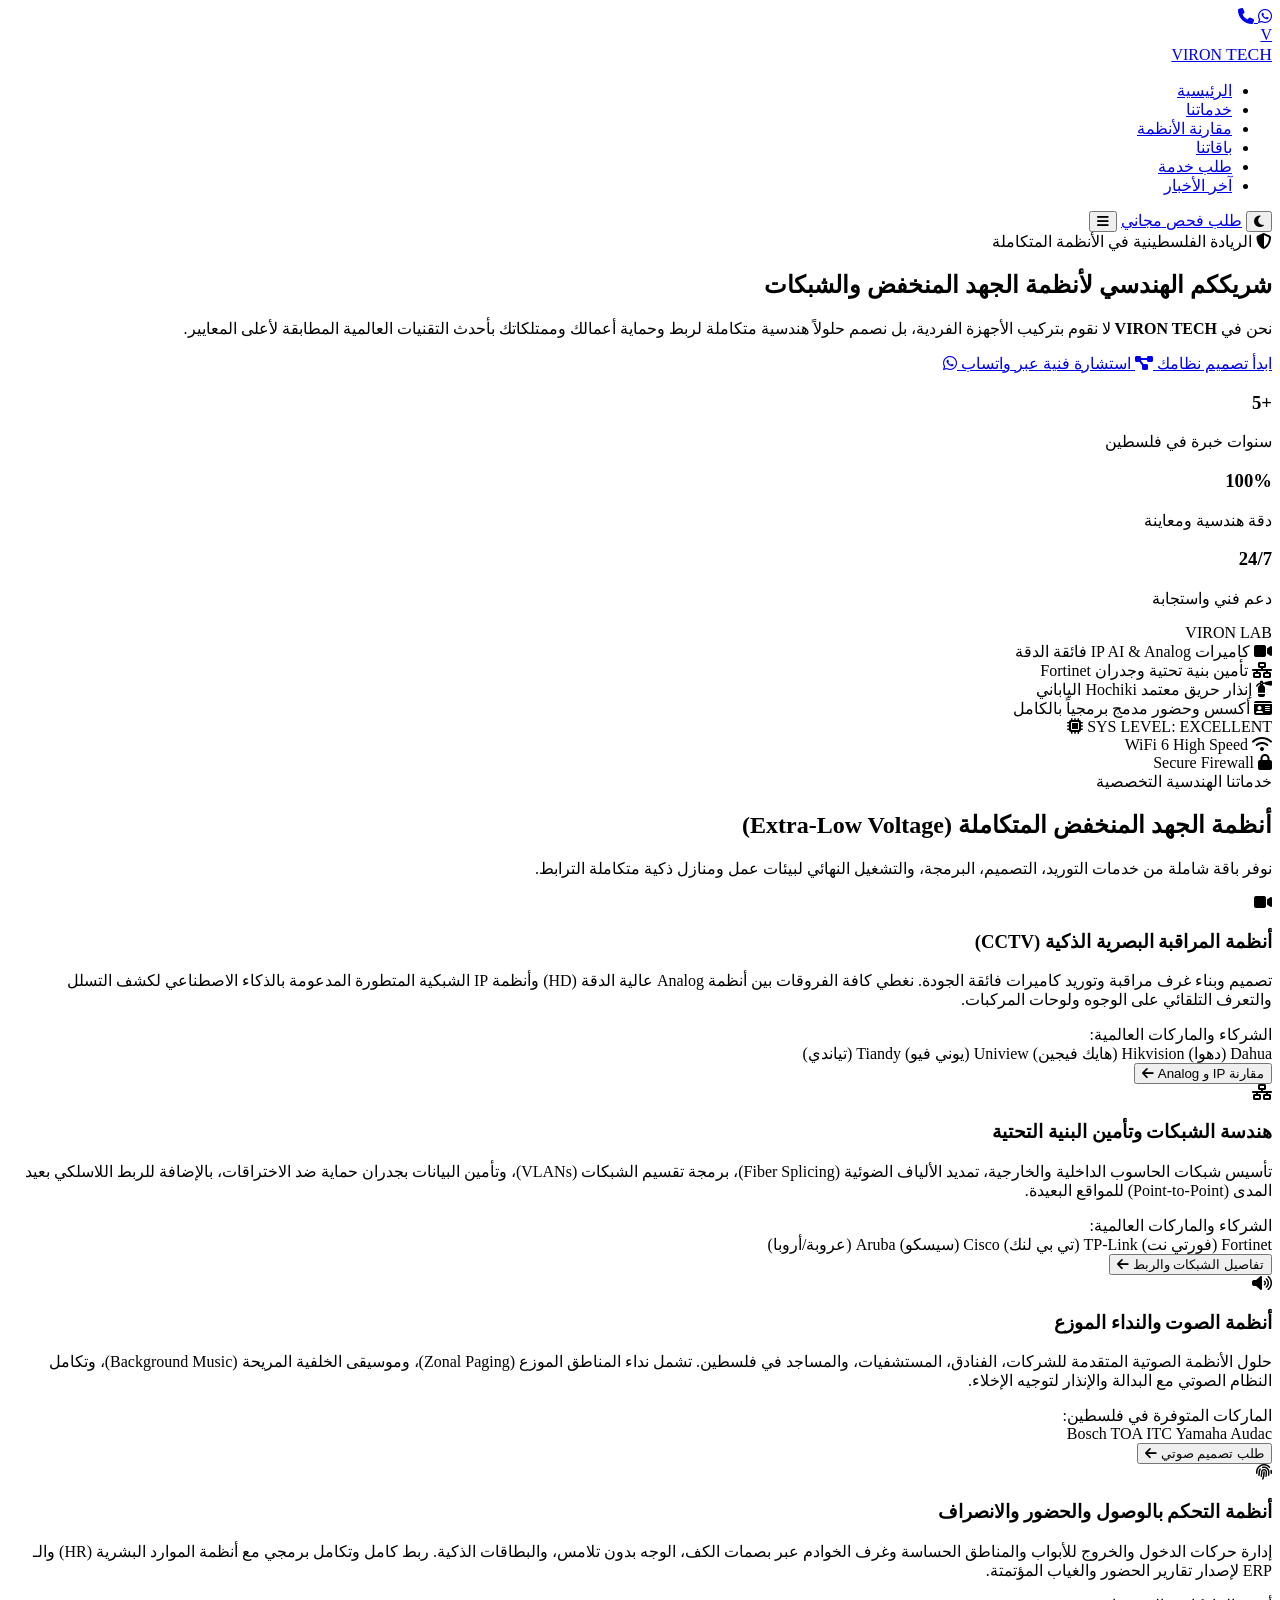
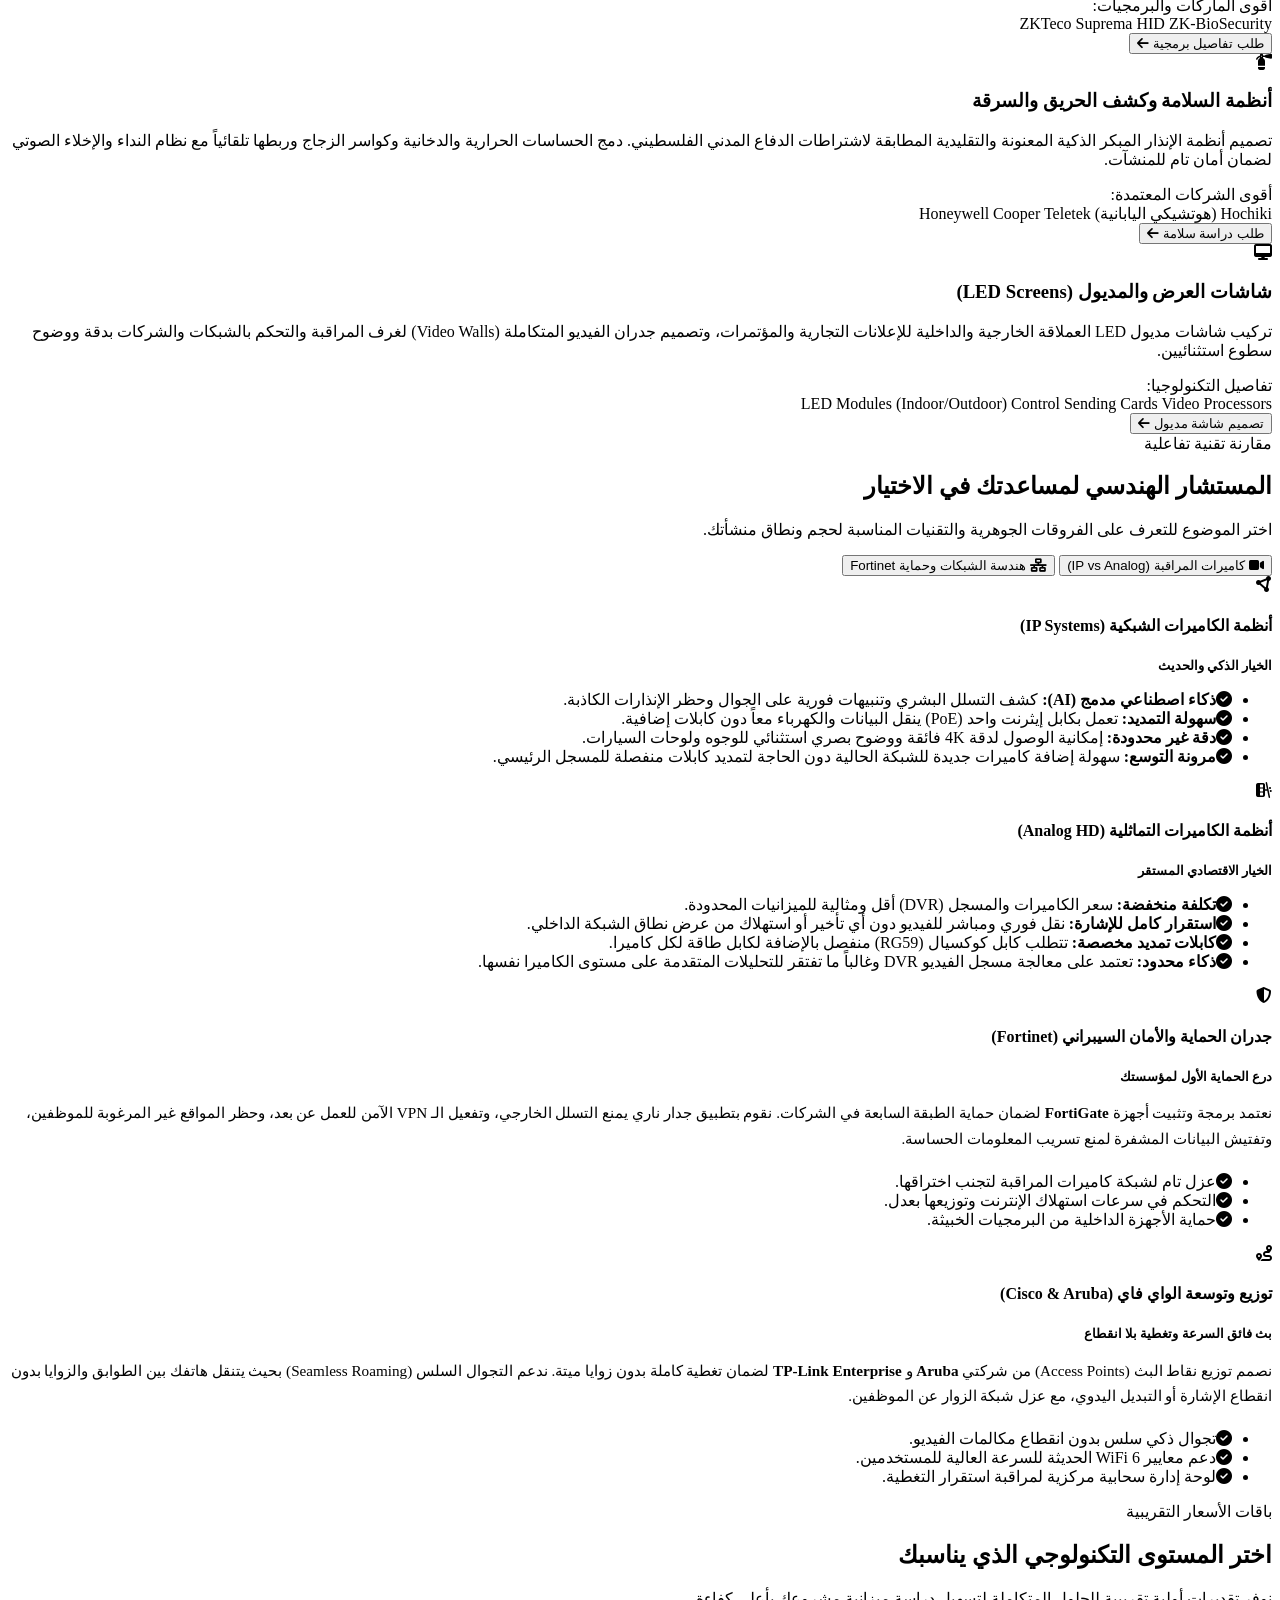
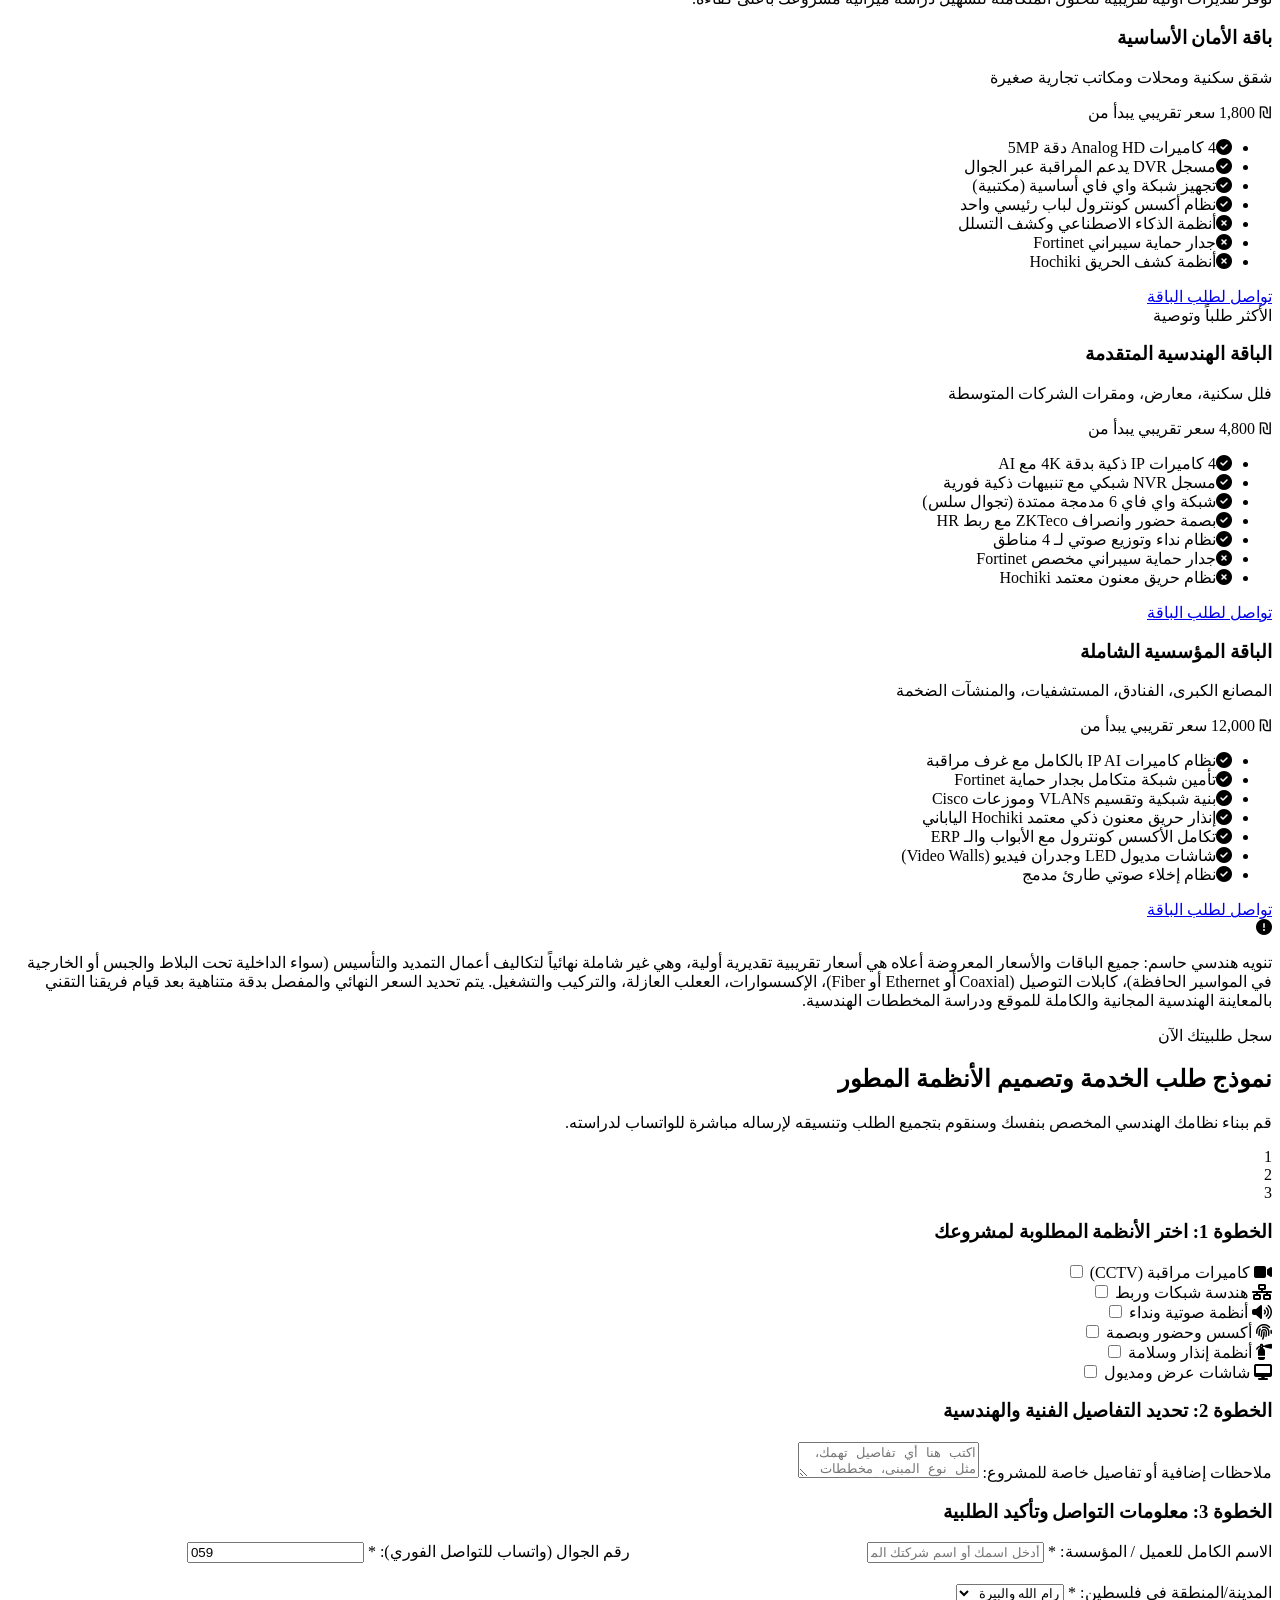
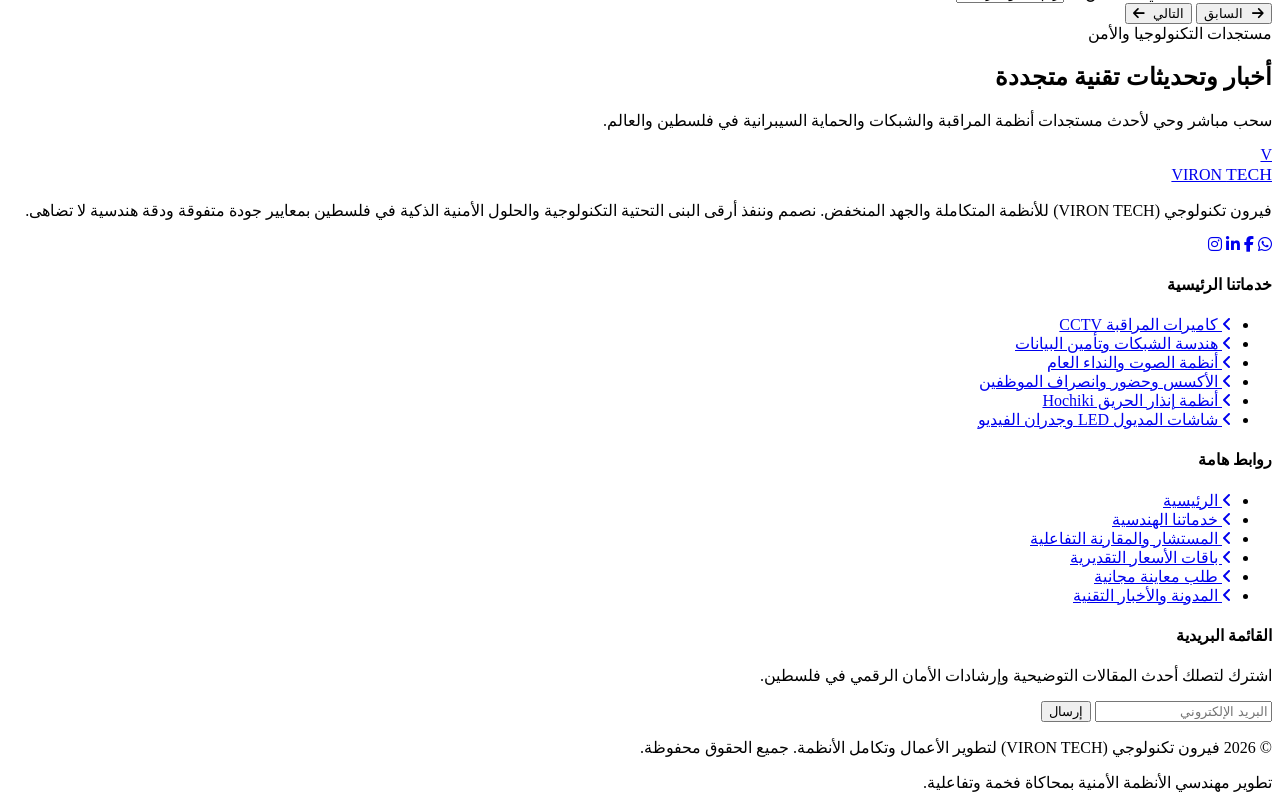
==== index.html @ 273554f9 "Add files via upload" ====
<!DOCTYPE html>
<html lang="ar" dir="rtl">
<head>
    <meta charset="UTF-8">
    <meta name="viewport" content="width=device-width, initial-scale=1.0">
    <meta name="description" content="فيرون تكنولوجي (VIRON TECH) - شريككم الهندسي المعتمد والموثوق لأنظمة الجهد المنخفض والشبكات والأنظمة الأمنية المتكاملة في فلسطين. حلول متطورة وحماية ذكية.">
    <title>VIRON TECH | فيرون للأنظمة المتكاملة والجهد المنخفض</title>
    
    <!-- External Stylesheets & Icons -->
    <link rel="stylesheet" href="https://cdnjs.cloudflare.com/ajax/libs/font-awesome/6.4.0/css/all.min.css">
    <link rel="stylesheet" href="style.css">
</head>
<body>

    <!-- --- FLOATING ACTIONS --- -->
    <div class="floating-actions">
        <a href="https://wa.me/972593417639" class="floating-btn btn-floating-wa" target="_blank" title="واتساب فوري">
            <i class="fab fa-whatsapp"></i>
        </a>
        <a href="tel:+972593417639" class="floating-btn btn-floating-ph" title="اتصال مباشر">
            <i class="fas fa-phone"></i>
        </a>
    </div>

    <!-- --- HEADER / NAVBAR --- -->
    <header class="header">
        <div class="container">
            <nav class="navbar">
                <a href="#" class="logo">
                    <div class="logo-icon">V</div>
                    <span class="logo-text">VIRON <span style="font-weight: 400; font-size: 1.1rem; color: var(--accent);">TECH</span></span>
                </a>
                
                <ul class="nav-menu">
                    <li class="nav-item active"><a href="#">الرئيسية</a></li>
                    <li class="nav-item"><a href="#services">خدماتنا</a></li>
                    <li class="nav-item"><a href="#compare">مقارنة الأنظمة</a></li>
                    <li class="nav-item"><a href="#packages">باقاتنا</a></li>
                    <li class="nav-item"><a href="#request">طلب خدمة</a></li>
                    <li class="nav-item"><a href="#news">آخر الأخبار</a></li>
                </ul>

                <div class="header-actions">
                    <button class="theme-toggle-btn" id="themeToggleBtn" title="تبديل مظهر الصفحة">
                        <i class="fas fa-moon"></i>
                    </button>
                    <a href="#request" class="btn-contact-header">طلب فحص مجاني</a>
                    <button class="menu-toggle" aria-label="فتح القائمة">
                        <i class="fas fa-bars"></i>
                    </button>
                </div>
            </nav>
        </div>
    </header>

    <!-- --- HERO SECTION --- -->
    <section class="hero">
        <div class="hero-bg-shapes">
            <div class="hero-shape hero-shape-1"></div>
            <div class="hero-shape hero-shape-2"></div>
        </div>
        <div class="container">
            <div class="hero-grid">
                <div class="hero-content">
                    <div class="hero-badge">
                        <i class="fas fa-shield-halved"></i>
                        <span>الريادة الفلسطينية في الأنظمة المتكاملة</span>
                    </div>
                    <h1>شريككم الهندسي لأنظمة <span>الجهد المنخفض</span> والشبكات</h1>
                    <p class="hero-subtitle">نحن في <strong>VIRON TECH</strong> لا نقوم بتركيب الأجهزة الفردية، بل نصمم حلولاً هندسية متكاملة لربط وحماية أعمالك وممتلكاتك بأحدث التقنيات العالمية المطابقة لأعلى المعايير.</p>
                    
                    <div class="hero-buttons">
                        <a href="#request" class="btn-primary">
                            <span>ابدأ تصميم نظامك</span>
                            <i class="fas fa-project-diagram"></i>
                        </a>
                        <a href="https://wa.me/972593417639" class="btn-whatsapp" target="_blank">
                            <span>استشارة فنية عبر واتساب</span>
                            <i class="fab fa-whatsapp"></i>
                        </a>
                    </div>

                    <div class="hero-stats">
                        <div class="stat-item">
                            <h3>+5</h3>
                            <p>سنوات خبرة في فلسطين</p>
                        </div>
                        <div class="stat-item">
                            <h3>100%</h3>
                            <p>دقة هندسية ومعاينة</p>
                        </div>
                        <div class="stat-item">
                            <h3>24/7</h3>
                            <p>دعم فني واستجابة</p>
                        </div>
                    </div>
                </div>

                <div class="hero-visual">
                    <div class="main-visual-container"></div>
                    <div class="tech-node-visual">
                        <div class="tech-node-header">
                            <span class="tech-node-logo">VIRON LAB</span>
                            <span class="tech-node-dot"></span>
                        </div>
                        <div class="tech-node-body">
                            <div class="tech-node-item">
                                <i class="fas fa-video"></i>
                                <span>كاميرات IP AI & Analog فائقة الدقة</span>
                            </div>
                            <div class="tech-node-item">
                                <i class="fas fa-network-wired"></i>
                                <span>تأمين بنية تحتية وجدران Fortinet</span>
                            </div>
                            <div class="tech-node-item">
                                <i class="fas fa-fire-extinguisher"></i>
                                <span>إنذار حريق معتمد Hochiki الياباني</span>
                            </div>
                            <div class="tech-node-item">
                                <i class="fas fa-id-card"></i>
                                <span>أكسس وحضور مدمج برمجياً بالكامل</span>
                            </div>
                        </div>
                        <div class="tech-node-footer">
                            <span>SYS LEVEL: EXCELLENT</span>
                            <i class="fas fa-microchip"></i>
                        </div>
                    </div>
                    <!-- Floating badges -->
                    <div class="floating-badge fb-1">
                        <i class="fas fa-wifi"></i>
                        <span>WiFi 6 High Speed</span>
                    </div>
                    <div class="floating-badge fb-2">
                        <i class="fas fa-lock"></i>
                        <span>Secure Firewall</span>
                    </div>
                </div>
            </div>
        </div>
    </section>

    <!-- --- LOW-VOLTAGE SERVICES SECTION --- -->
    <section class="section" id="services">
        <div class="container">
            <div class="section-header">
                <span class="section-badge">خدماتنا الهندسية التخصصية</span>
                <h2 class="section-title">أنظمة الجهد المنخفض المتكاملة (Extra-Low Voltage)</h2>
                <p class="section-desc">نوفر باقة شاملة من خدمات التوريد، التصميم، البرمجة، والتشغيل النهائي لبيئات عمل ومنازل ذكية متكاملة الترابط.</p>
            </div>

            <div class="services-grid">
                <!-- 1. الكاميرات -->
                <div class="service-card">
                    <div class="service-icon">
                        <i class="fas fa-video"></i>
                    </div>
                    <h3 class="service-title">أنظمة المراقبة البصرية الذكية (CCTV)</h3>
                    <p class="service-desc">تصميم وبناء غرف مراقبة وتوريد كاميرات فائقة الجودة. نغطي كافة الفروقات بين أنظمة Analog عالية الدقة (HD) وأنظمة IP الشبكية المتطورة المدعومة بالذكاء الاصطناعي لكشف التسلل والتعرف التلقائي على الوجوه ولوحات المركبات.</p>
                    <div class="service-brands">
                        <span>الشركاء والماركات العالمية:</span>
                        <div class="brand-tags-container">
                            <span class="brand-tag">Dahua (دهوا)</span>
                            <span class="brand-tag">Hikvision (هايك فيجين)</span>
                            <span class="brand-tag">Uniview (يوني فيو)</span>
                            <span class="brand-tag">Tiandy (تياندي)</span>
                        </div>
                    </div>
                    <button class="service-action-btn" onclick="document.getElementById('compare').scrollIntoView();">
                        <span>مقارنة IP و Analog</span>
                        <i class="fas fa-arrow-left"></i>
                    </button>
                </div>

                <!-- 2. الشبكات -->
                <div class="service-card">
                    <div class="service-icon">
                        <i class="fas fa-network-wired"></i>
                    </div>
                    <h3 class="service-title">هندسة الشبكات وتأمين البنية التحتية</h3>
                    <p class="service-desc">تأسيس شبكات الحاسوب الداخلية والخارجية، تمديد الألياف الضوئية (Fiber Splicing)، برمجة تقسيم الشبكات (VLANs)، وتأمين البيانات بجدران حماية ضد الاختراقات، بالإضافة للربط اللاسلكي بعيد المدى (Point-to-Point) للمواقع البعيدة.</p>
                    <div class="service-brands">
                        <span>الشركاء والماركات العالمية:</span>
                        <div class="brand-tags-container">
                            <span class="brand-tag">Fortinet (فورتي نت)</span>
                            <span class="brand-tag">TP-Link (تي بي لنك)</span>
                            <span class="brand-tag">Cisco (سيسكو)</span>
                            <span class="brand-tag">Aruba (عروبة/أروبا)</span>
                        </div>
                    </div>
                    <button class="service-action-btn" onclick="document.getElementById('compare').scrollIntoView();">
                        <span>تفاصيل الشبكات والربط</span>
                        <i class="fas fa-arrow-left"></i>
                    </button>
                </div>

                <!-- 3. أنظمة الصوت -->
                <div class="service-card">
                    <div class="service-icon">
                        <i class="fas fa-volume-up"></i>
                    </div>
                    <h3 class="service-title">أنظمة الصوت والنداء الموزع</h3>
                    <p class="service-desc">حلول الأنظمة الصوتية المتقدمة للشركات، الفنادق، المستشفيات، والمساجد في فلسطين. تشمل نداء المناطق الموزع (Zonal Paging)، وموسيقى الخلفية المريحة (Background Music)، وتكامل النظام الصوتي مع البدالة والإنذار لتوجيه الإخلاء.</p>
                    <div class="service-brands">
                        <span>الماركات المتوفرة في فلسطين:</span>
                        <div class="brand-tags-container">
                            <span class="brand-tag">Bosch</span>
                            <span class="brand-tag">TOA</span>
                            <span class="brand-tag">ITC</span>
                            <span class="brand-tag">Yamaha</span>
                            <span class="brand-tag">Audac</span>
                        </div>
                    </div>
                    <button class="service-action-btn" onclick="document.getElementById('request').scrollIntoView();">
                        <span>طلب تصميم صوتي</span>
                        <i class="fas fa-arrow-left"></i>
                    </button>
                </div>

                <!-- 4. الأكسس كونترول -->
                <div class="service-card">
                    <div class="service-icon">
                        <i class="fas fa-fingerprint"></i>
                    </div>
                    <h3 class="service-title">أنظمة التحكم بالوصول والحضور والانصراف</h3>
                    <p class="service-desc">إدارة حركات الدخول والخروج للأبواب والمناطق الحساسة وغرف الخوادم عبر بصمات الكف، الوجه بدون تلامس، والبطاقات الذكية. ربط كامل وتكامل برمجي مع أنظمة الموارد البشرية (HR) والـ ERP لإصدار تقارير الحضور والغياب المؤتمتة.</p>
                    <div class="service-brands">
                        <span>أقوى الماركات والبرمجيات:</span>
                        <div class="brand-tags-container">
                            <span class="brand-tag">ZKTeco</span>
                            <span class="brand-tag">Suprema</span>
                            <span class="brand-tag">HID</span>
                            <span class="brand-tag">ZK-BioSecurity</span>
                        </div>
                    </div>
                    <button class="service-action-btn" onclick="document.getElementById('request').scrollIntoView();">
                        <span>طلب تفاصيل برمجية</span>
                        <i class="fas fa-arrow-left"></i>
                    </button>
                </div>

                <!-- 5. أنظمة الإنذار -->
                <div class="service-card">
                    <div class="service-icon">
                        <i class="fas fa-fire-extinguisher"></i>
                    </div>
                    <h3 class="service-title">أنظمة السلامة وكشف الحريق والسرقة</h3>
                    <p class="service-desc">تصميم أنظمة الإنذار المبكر الذكية المعنونة والتقليدية المطابقة لاشتراطات الدفاع المدني الفلسطيني. دمج الحساسات الحرارية والدخانية وكواسر الزجاج وربطها تلقائياً مع نظام النداء والإخلاء الصوتي لضمان أمان تام للمنشآت.</p>
                    <div class="service-brands">
                        <span>أقوى الشركات المعتمدة:</span>
                        <div class="brand-tags-container">
                            <span class="brand-tag">Hochiki (هوتشيكي اليابانية)</span>
                            <span class="brand-tag">Honeywell</span>
                            <span class="brand-tag">Cooper</span>
                            <span class="brand-tag">Teletek</span>
                        </div>
                    </div>
                    <button class="service-action-btn" onclick="document.getElementById('request').scrollIntoView();">
                        <span>طلب دراسة سلامة</span>
                        <i class="fas fa-arrow-left"></i>
                    </button>
                </div>

                <!-- 6. شاشات العرض والمديول -->
                <div class="service-card">
                    <div class="service-icon">
                        <i class="fas fa-desktop"></i>
                    </div>
                    <h3 class="service-title">شاشات العرض والمديول (LED Screens)</h3>
                    <p class="service-desc">تركيب شاشات مديول LED العملاقة الخارجية والداخلية للإعلانات التجارية والمؤتمرات، وتصميم جدران الفيديو المتكاملة (Video Walls) لغرف المراقبة والتحكم بالشبكات والشركات بدقة ووضوح سطوع استثنائيين.</p>
                    <div class="service-brands">
                        <span>تفاصيل التكنولوجيا:</span>
                        <div class="brand-tags-container">
                            <span class="brand-tag">LED Modules (Indoor/Outdoor)</span>
                            <span class="brand-tag">Control Sending Cards</span>
                            <span class="brand-tag">Video Processors</span>
                        </div>
                    </div>
                    <button class="service-action-btn" onclick="document.getElementById('request').scrollIntoView();">
                        <span>تصميم شاشة مديول</span>
                        <i class="fas fa-arrow-left"></i>
                    </button>
                </div>
            </div>
        </div>
    </section>

    <!-- --- INTERACTIVE COMPARISON SECTION --- -->
    <section class="section section-bg-alt" id="compare">
        <div class="container">
            <div class="section-header">
                <span class="section-badge">مقارنة تقنية تفاعلية</span>
                <h2 class="section-title">المستشار الهندسي لمساعدتك في الاختيار</h2>
                <p class="section-desc">اختر الموضوع للتعرف على الفروقات الجوهرية والتقنيات المناسبة لحجم ونطاق منشأتك.</p>
            </div>

            <div class="compare-container">
                <div class="compare-tabs">
                    <button class="compare-tab-btn active" data-target="compare-cctv">
                        <i class="fas fa-video"></i>
                        <span>كاميرات المراقبة (IP vs Analog)</span>
                    </button>
                    <button class="compare-tab-btn" data-target="compare-network">
                        <i class="fas fa-network-wired"></i>
                        <span>هندسة الشبكات وحماية Fortinet</span>
                    </button>
                </div>

                <!-- CCTV Tab -->
                <div class="compare-panel active" id="compare-cctv">
                    <div class="comparison-grid">
                        <div class="compare-side">
                            <div class="side-header">
                                <i class="fas fa-circle-nodes"></i>
                                <div>
                                    <h4>أنظمة الكاميرات الشبكية (IP Systems)</h4>
                                    <span style="font-size:0.8rem; color: var(--accent); font-weight:700;">الخيار الذكي والحديث</span>
                                </div>
                            </div>
                            <ul class="compare-features-list">
                                <li><i class="fas fa-check-circle"></i><span><strong>ذكاء اصطناعي مدمج (AI):</strong> كشف التسلل البشري وتنبيهات فورية على الجوال وحظر الإنذارات الكاذبة.</span></li>
                                <li><i class="fas fa-check-circle"></i><span><strong>سهولة التمديد:</strong> تعمل بكابل إيثرنت واحد (PoE) ينقل البيانات والكهرباء معاً دون كابلات إضافية.</span></li>
                                <li><i class="fas fa-check-circle"></i><span><strong>دقة غير محدودة:</strong> إمكانية الوصول لدقة 4K فائقة ووضوح بصري استثنائي للوجوه ولوحات السيارات.</span></li>
                                <li><i class="fas fa-check-circle"></i><span><strong>مرونة التوسع:</strong> سهولة إضافة كاميرات جديدة للشبكة الحالية دون الحاجة لتمديد كابلات منفصلة للمسجل الرئيسي.</span></li>
                            </ul>
                        </div>

                        <div class="compare-side">
                            <div class="side-header green-side">
                                <i class="fas fa-cable-car" style="transform: rotate(90deg);"></i>
                                <div>
                                    <h4>أنظمة الكاميرات التماثلية (Analog HD)</h4>
                                    <span style="font-size:0.8rem; color: var(--secondary); font-weight:700;">الخيار الاقتصادي المستقر</span>
                                </div>
                            </div>
                            <ul class="compare-features-list red-list">
                                <li><i class="fas fa-check-circle"></i><span><strong>تكلفة منخفضة:</strong> سعر الكاميرات والمسجل (DVR) أقل ومثالية للميزانيات المحدودة.</span></li>
                                <li><i class="fas fa-check-circle"></i><span><strong>استقرار كامل للإشارة:</strong> نقل فوري ومباشر للفيديو دون أي تأخير أو استهلاك من عرض نطاق الشبكة الداخلي.</span></li>
                                <li><i class="fas fa-check-circle"></i><span><strong>كابلات تمديد مخصصة:</strong> تتطلب كابل كوكسيال (RG59) منفصل بالإضافة لكابل طاقة لكل كاميرا.</span></li>
                                <li><i class="fas fa-check-circle"></i><span><strong>ذكاء محدود:</strong> تعتمد على معالجة مسجل الفيديو DVR وغالباً ما تفتقر للتحليلات المتقدمة على مستوى الكاميرا نفسها.</span></li>
                            </ul>
                        </div>
                    </div>
                </div>

                <!-- Network Tab -->
                <div class="compare-panel" id="compare-network">
                    <div class="comparison-grid">
                        <div class="compare-side">
                            <div class="side-header">
                                <i class="fas fa-shield-halved"></i>
                                <div>
                                    <h4>جدران الحماية والأمان السيبراني (Fortinet)</h4>
                                    <span style="font-size:0.8rem; color: var(--accent); font-weight:700;">درع الحماية الأول لمؤسستك</span>
                                </div>
                            </div>
                            <p style="font-size:0.95rem; color:var(--text-muted); margin-bottom:20px; line-height:1.7;">
                                نعتمد برمجة وتثبيت أجهزة <strong>FortiGate</strong> لضمان حماية الطبقة السابعة في الشركات. نقوم بتطبيق جدار ناري يمنع التسلل الخارجي، وتفعيل الـ VPN الآمن للعمل عن بعد، وحظر المواقع غير المرغوبة للموظفين، وتفتيش البيانات المشفرة لمنع تسريب المعلومات الحساسة.
                            </p>
                            <ul class="compare-features-list">
                                <li><i class="fas fa-check-circle"></i><span>عزل تام لشبكة كاميرات المراقبة لتجنب اختراقها.</span></li>
                                <li><i class="fas fa-check-circle"></i><span>التحكم في سرعات استهلاك الإنترنت وتوزيعها بعدل.</span></li>
                                <li><i class="fas fa-check-circle"></i><span>حماية الأجهزة الداخلية من البرمجيات الخبيثة.</span></li>
                            </ul>
                        </div>

                        <div class="compare-side">
                            <div class="side-header green-side">
                                <i class="fas fa-route"></i>
                                <div>
                                    <h4>توزيع وتوسعة الواي فاي (Cisco & Aruba)</h4>
                                    <span style="font-size:0.8rem; color: var(--secondary); font-weight:700;">بث فائق السرعة وتغطية بلا انقطاع</span>
                                </div>
                            </div>
                            <p style="font-size:0.95rem; color:var(--text-muted); margin-bottom:20px; line-height:1.7;">
                                نصمم توزيع نقاط البث (Access Points) من شركتي <strong>Aruba</strong> و <strong>TP-Link Enterprise</strong> لضمان تغطية كاملة بدون زوايا ميتة. ندعم التجوال السلس (Seamless Roaming) بحيث يتنقل هاتفك بين الطوابق والزوايا بدون انقطاع الإشارة أو التبديل اليدوي، مع عزل شبكة الزوار عن الموظفين.
                            </p>
                            <ul class="compare-features-list red-list">
                                <li><i class="fas fa-check-circle"></i><span>تجوال ذكي سلس بدون انقطاع مكالمات الفيديو.</span></li>
                                <li><i class="fas fa-check-circle"></i><span>دعم معايير WiFi 6 الحديثة للسرعة العالية للمستخدمين.</span></li>
                                <li><i class="fas fa-check-circle"></i><span>لوحة إدارة سحابية مركزية لمراقبة استقرار التغطية.</span></li>
                            </ul>
                        </div>
                    </div>
                </div>
            </div>
        </div>
    </section>

    <!-- --- PRICE PACKAGES SECTION --- -->
    <section class="section" id="packages">
        <div class="container">
            <div class="section-header">
                <span class="section-badge">باقات الأسعار التقريبية</span>
                <h2 class="section-title">اختر المستوى التكنولوجي الذي يناسبك</h2>
                <p class="section-desc">نوفر تقديرات أولية تقريبية للحلول المتكاملة لتسهيل دراسة ميزانية مشروعك بأعلى كفاءة.</p>
            </div>

            <div class="packages-grid">
                <!-- الباقة 1 -->
                <div class="package-card">
                    <div class="package-header">
                        <h3 class="package-name">باقة الأمان الأساسية</h3>
                        <p>شقق سكنية ومحلات ومكاتب تجارية صغيرة</p>
                        <div class="package-price">
                            <span class="price-currency">₪</span>
                            <span class="price-amount">1,800</span>
                            <span class="price-period">سعر تقريبي يبدأ من</span>
                        </div>
                    </div>
                    <ul class="package-features">
                        <li><i class="fas fa-check-circle"></i><span>4 كاميرات Analog HD دقة 5MP</span></li>
                        <li><i class="fas fa-check-circle"></i><span>مسجل DVR يدعم المراقبة عبر الجوال</span></li>
                        <li><i class="fas fa-check-circle"></i><span>تجهيز شبكة واي فاي أساسية (مكتبية)</span></li>
                        <li><i class="fas fa-check-circle"></i><span>نظام أكسس كونترول لباب رئيسي واحد</span></li>
                        <li class="not-included"><i class="fas fa-times-circle"></i><span>أنظمة الذكاء الاصطناعي وكشف التسلل</span></li>
                        <li class="not-included"><i class="fas fa-times-circle"></i><span>جدار حماية سيبراني Fortinet</span></li>
                        <li class="not-included"><i class="fas fa-times-circle"></i><span>أنظمة كشف الحريق Hochiki</span></li>
                    </ul>
                    <a href="#request" class="btn-package">تواصل لطلب الباقة</a>
                </div>

                <!-- الباقة 2 -->
                <div class="package-card popular">
                    <span class="package-tag">الأكثر طلباً وتوصية</span>
                    <div class="package-header">
                        <h3 class="package-name">الباقة الهندسية المتقدمة</h3>
                        <p>فلل سكنية، معارض، ومقرات الشركات المتوسطة</p>
                        <div class="package-price">
                            <span class="price-currency">₪</span>
                            <span class="price-amount">4,800</span>
                            <span class="price-period">سعر تقريبي يبدأ من</span>
                        </div>
                    </div>
                    <ul class="package-features">
                        <li><i class="fas fa-check-circle"></i><span>4 كاميرات IP ذكية بدقة 4K مع AI</span></li>
                        <li><i class="fas fa-check-circle"></i><span>مسجل NVR شبكي مع تنبيهات ذكية فورية</span></li>
                        <li><i class="fas fa-check-circle"></i><span>شبكة واي فاي 6 مدمجة ممتدة (تجوال سلس)</span></li>
                        <li><i class="fas fa-check-circle"></i><span>بصمة حضور وانصراف ZKTeco مع ربط HR</span></li>
                        <li><i class="fas fa-check-circle"></i><span>نظام نداء وتوزيع صوتي لـ 4 مناطق</span></li>
                        <li class="not-included"><i class="fas fa-times-circle"></i><span>جدار حماية سيبراني مخصص Fortinet</span></li>
                        <li class="not-included"><i class="fas fa-times-circle"></i><span>نظام حريق معنون معتمد Hochiki</span></li>
                    </ul>
                    <a href="#request" class="btn-package">تواصل لطلب الباقة</a>
                </div>

                <!-- الباقة 3 -->
                <div class="package-card">
                    <div class="package-header">
                        <h3 class="package-name">الباقة المؤسسية الشاملة</h3>
                        <p>المصانع الكبرى، الفنادق، المستشفيات، والمنشآت الضخمة</p>
                        <div class="package-price">
                            <span class="price-currency">₪</span>
                            <span class="price-amount">12,000</span>
                            <span class="price-period">سعر تقريبي يبدأ من</span>
                        </div>
                    </div>
                    <ul class="package-features">
                        <li><i class="fas fa-check-circle"></i><span>نظام كاميرات IP AI بالكامل مع غرف مراقبة</span></li>
                        <li><i class="fas fa-check-circle"></i><span>تأمين شبكة متكامل بجدار حماية Fortinet</span></li>
                        <li><i class="fas fa-check-circle"></i><span>بنية شبكية وتقسيم VLANs وموزعات Cisco</span></li>
                        <li><i class="fas fa-check-circle"></i><span>إنذار حريق معنون ذكي معتمد Hochiki الياباني</span></li>
                        <li><i class="fas fa-check-circle"></i><span>تكامل الأكسس كونترول مع الأبواب والـ ERP</span></li>
                        <li><i class="fas fa-check-circle"></i><span>شاشات مديول LED وجدران فيديو (Video Walls)</span></li>
                        <li><i class="fas fa-check-circle"></i><span>نظام إخلاء صوتي طارئ مدمج</span></li>
                    </ul>
                    <a href="#request" class="btn-package">تواصل لطلب الباقة</a>
                </div>
            </div>

            <!-- Pricing alert strictly required -->
            <div class="pricing-alert-box">
                <i class="fas fa-circle-exclamation"></i>
                <p>تنويه هندسي حاسم: جميع الباقات والأسعار المعروضة أعلاه هي أسعار تقريبية تقديرية أولية، وهي غير شاملة نهائياً لتكاليف أعمال التمديد والتأسيس (سواء الداخلية تحت البلاط والجبس أو الخارجية في المواسير الحافظة)، كابلات التوصيل (Coaxial أو Ethernet أو Fiber)، الإكسسوارات، الععلب العازلة، والتركيب والتشغيل. يتم تحديد السعر النهائي والمفصل بدقة متناهية بعد قيام فريقنا التقني بالمعاينة الهندسية المجانية والكاملة للموقع ودراسة المخططات الهندسية.</p>
            </div>
        </div>
    </section>

    <!-- --- SERVICE REQUEST WIZARD SECTION --- -->
    <section class="section section-bg-alt" id="request">
        <div class="container">
            <div class="section-header">
                <span class="section-badge">سجل طلبيتك الآن</span>
                <h2 class="section-title">نموذج طلب الخدمة وتصميم الأنظمة المطور</h2>
                <p class="section-desc">قم ببناء نظامك الهندسي المخصص بنفسك وسنقوم بتجميع الطلب وتنسيقه لإرساله مباشرة للواتساب لدراسته.</p>
            </div>

            <div class="wizard-card">
                <div class="wizard-steps">
                    <div class="wizard-step-progress"></div>
                    <div class="step-indicator active">1</div>
                    <div class="step-indicator">2</div>
                    <div class="step-indicator">3</div>
                </div>

                <div class="wizard-panels">
                    <!-- Step 1 Panel -->
                    <div class="wizard-panel active" id="stepPanel-1">
                        <h3 class="panel-title">الخطوة 1: اختر الأنظمة المطلوبة لمشروعك</h3>
                        <div class="systems-selector-grid">
                            <div class="system-select-card" data-sys="cctv">
                                <i class="fas fa-video"></i>
                                <span>كاميرات مراقبة (CCTV)</span>
                                <input type="checkbox" id="sys-cctv" value="كاميرات مراقبة">
                            </div>
                            <div class="system-select-card" data-sys="networking">
                                <i class="fas fa-network-wired"></i>
                                <span>هندسة شبكات وربط</span>
                                <input type="checkbox" id="sys-networking" value="هندسة شبكات">
                            </div>
                            <div class="system-select-card" data-sys="sound">
                                <i class="fas fa-volume-up"></i>
                                <span>أنظمة صوتية ونداء</span>
                                <input type="checkbox" id="sys-sound" value="أنظمة صوتية">
                            </div>
                            <div class="system-select-card" data-sys="access">
                                <i class="fas fa-fingerprint"></i>
                                <span>أكسس وحضور وبصمة</span>
                                <input type="checkbox" id="sys-access" value="أكسس وبصمة حضور">
                            </div>
                            <div class="system-select-card" data-sys="alarm">
                                <i class="fas fa-fire-extinguisher"></i>
                                <span>أنظمة إنذار وسلامة</span>
                                <input type="checkbox" id="sys-alarm" value="أنظمة إنذار Hochiki">
                            </div>
                            <div class="system-select-card" data-sys="led">
                                <i class="fas fa-desktop"></i>
                                <span>شاشات عرض ومديول</span>
                                <input type="checkbox" id="sys-led" value="شاشات مديول LED">
                            </div>
                        </div>
                    </div>

                    <!-- Step 2 Panel -->
                    <div class="wizard-panel" id="stepPanel-2">
                        <h3 class="panel-title">الخطوة 2: تحديد التفاصيل الفنية والهندسية</h3>
                        
                        <!-- Dynamic fields will be inserted here by JavaScript -->
                        <div id="dynamicWizardFields"></div>

                        <div class="form-group" style="margin-top:20px;">
                            <label for="client-notes">ملاحظات إضافية أو تفاصيل خاصة للمشروع:</label>
                            <textarea class="form-control" id="client-notes" placeholder="اكتب هنا أي تفاصيل تهمك، مثل نوع المبنى، مخططات هندسية متوفرة، أو ماركات تفضلها بشكل خاص..."></textarea>
                        </div>
                    </div>

                    <!-- Step 3 Panel -->
                    <div class="wizard-panel" id="stepPanel-3">
                        <h3 class="panel-title">الخطوة 3: معلومات التواصل وتأكيد الطلبية</h3>
                        
                        <div style="display:grid; grid-template-columns: 1fr 1fr; gap:20px; margin-bottom:20px;">
                            <div class="form-group">
                                <label for="client-name">الاسم الكامل للعميل / المؤسسة: <span style="color:var(--accent);">*</span></label>
                                <input type="text" class="form-control" id="client-name" placeholder="أدخل اسمك أو اسم شركتك الموقرة">
                            </div>
                            <div class="form-group">
                                <label for="client-phone">رقم الجوال (واتساب للتواصل الفوري): <span style="color:var(--accent);">*</span></label>
                                <input type="tel" class="form-control" id="client-phone" placeholder="مثال: 0593417639" value="059">
                            </div>
                        </div>

                        <div class="form-group">
                            <label for="client-city">المدينة/المنطقة في فلسطين: <span style="color:var(--accent);">*</span></label>
                            <select class="form-control" id="client-city">
                                <option value="رام الله والبيرة">رام الله والبيرة</option>
                                <option value="القدس الشريف">القدس الشريف</option>
                                <option value="نابلس">نابلس</option>
                                <option value="الخليل">الخليل</option>
                                <option value="جنين">جنين</option>
                                <option value="بيت لحم">بيت لحم</option>
                                <option value="طولكرم">طولكرم</option>
                                <option value="قلقيلية">قلقيلية</option>
                                <option value="سلفيت">سلفيت</option>
                                <option value="أريحا">أريحا</option>
                                <option value="طوباس">طوباس</option>
                                <option value="قطاع غزة">قطاع غزة</option>
                            </select>
                        </div>
                    </div>
                </div>

                <div class="wizard-footer">
                    <button class="btn-wizard-nav btn-wizard-prev" id="wizardPrevBtn">
                        <i class="fas fa-arrow-right" style="margin-left: 5px;"></i> السابق
                    </button>
                    <button class="btn-wizard-nav btn-wizard-next" id="wizardNextBtn">
                        التالي <i class="fas fa-arrow-left" style="margin-right: 5px;"></i>
                    </button>
                </div>
            </div>
        </div>
    </section>

    <!-- --- TECH NEWS SECTION --- -->
    <section class="section" id="news">
        <div class="container">
            <div class="section-header">
                <span class="section-badge">مستجدات التكنولوجيا والأمن</span>
                <h2 class="section-title">أخبار وتحديثات تقنية متجددة</h2>
                <p class="section-desc">سحب مباشر وحي لأحدث مستجدات أنظمة المراقبة والشبكات والحماية السيبرانية في فلسطين والعالم.</p>
            </div>

            <div class="news-container" id="liveNewsFeedContainer">
                <!-- Dynamically populated by main.js RSS Fetch -->
            </div>
        </div>
    </section>

    <!-- --- PREMIUM FOOTER --- -->
    <footer class="footer">
        <div class="container">
            <div class="footer-grid">
                <div class="footer-about">
                    <a href="#" class="logo" style="margin-bottom: 20px;">
                        <div class="logo-icon">V</div>
                        <span class="logo-text">VIRON <span style="font-weight: 400; font-size: 1.1rem; color: var(--accent);">TECH</span></span>
                    </a>
                    <p>فيرون تكنولوجي (VIRON TECH) للأنظمة المتكاملة والجهد المنخفض. نصمم وننفذ أرقى البنى التحتية التكنولوجية والحلول الأمنية الذكية في فلسطين بمعايير جودة متفوقة ودقة هندسية لا تضاهى.</p>
                    <div class="footer-social">
                        <a href="https://wa.me/972593417639" class="social-icon" target="_blank"><i class="fab fa-whatsapp"></i></a>
                        <a href="#" class="social-icon"><i class="fab fa-facebook-f"></i></a>
                        <a href="#" class="social-icon"><i class="fab fa-linkedin-in"></i></a>
                        <a href="#" class="social-icon"><i class="fab fa-instagram"></i></a>
                    </div>
                </div>

                <div>
                    <h4 class="footer-title">خدماتنا الرئيسية</h4>
                    <ul class="footer-links">
                        <li><a href="#services"><i class="fas fa-angle-left"></i> كاميرات المراقبة CCTV</a></li>
                        <li><a href="#services"><i class="fas fa-angle-left"></i> هندسة الشبكات وتأمين البيانات</a></li>
                        <li><a href="#services"><i class="fas fa-angle-left"></i> أنظمة الصوت والنداء العام</a></li>
                        <li><a href="#services"><i class="fas fa-angle-left"></i> الأكسس وحضور وانصراف الموظفين</a></li>
                        <li><a href="#services"><i class="fas fa-angle-left"></i> أنظمة إنذار الحريق Hochiki</a></li>
                        <li><a href="#services"><i class="fas fa-angle-left"></i> شاشات المديول LED وجدران الفيديو</a></li>
                    </ul>
                </div>

                <div>
                    <h4 class="footer-title">روابط هامة</h4>
                    <ul class="footer-links">
                        <li><a href="#"><i class="fas fa-angle-left"></i> الرئيسية</a></li>
                        <li><a href="#services"><i class="fas fa-angle-left"></i> خدماتنا الهندسية</a></li>
                        <li><a href="#compare"><i class="fas fa-angle-left"></i> المستشار والمقارنة التفاعلية</a></li>
                        <li><a href="#packages"><i class="fas fa-angle-left"></i> باقات الأسعار التقديرية</a></li>
                        <li><a href="#request"><i class="fas fa-angle-left"></i> طلب معاينة مجانية</a></li>
                        <li><a href="#news"><i class="fas fa-angle-left"></i> المدونة والأخبار التقنية</a></li>
                    </ul>
                </div>

                <div class="footer-newsletter">
                    <h4 class="footer-title">القائمة البريدية</h4>
                    <p>اشترك لتصلك أحدث المقالات التوضيحية وإرشادات الأمان الرقمي في فلسطين.</p>
                    <form class="newsletter-form" onsubmit="event.preventDefault(); alert('شكرًا لك على الاشتراك في قائمتنا البريدية!'); this.reset();">
                        <input type="email" placeholder="البريد الإلكتروني" required>
                        <button type="submit">إرسال</button>
                    </form>
                </div>
            </div>

            <div class="footer-bottom">
                <p>© 2026 فيرون تكنولوجي (VIRON TECH) لتطوير الأعمال وتكامل الأنظمة. جميع الحقوق محفوظة.</p>
                <p>تطوير مهندسي الأنظمة الأمنية بمحاكاة فخمة وتفاعلية.</p>
            </div>
        </div>
    </footer>

    <!-- Scripts -->
    <script src="main.js"></script>
</body>
</html>
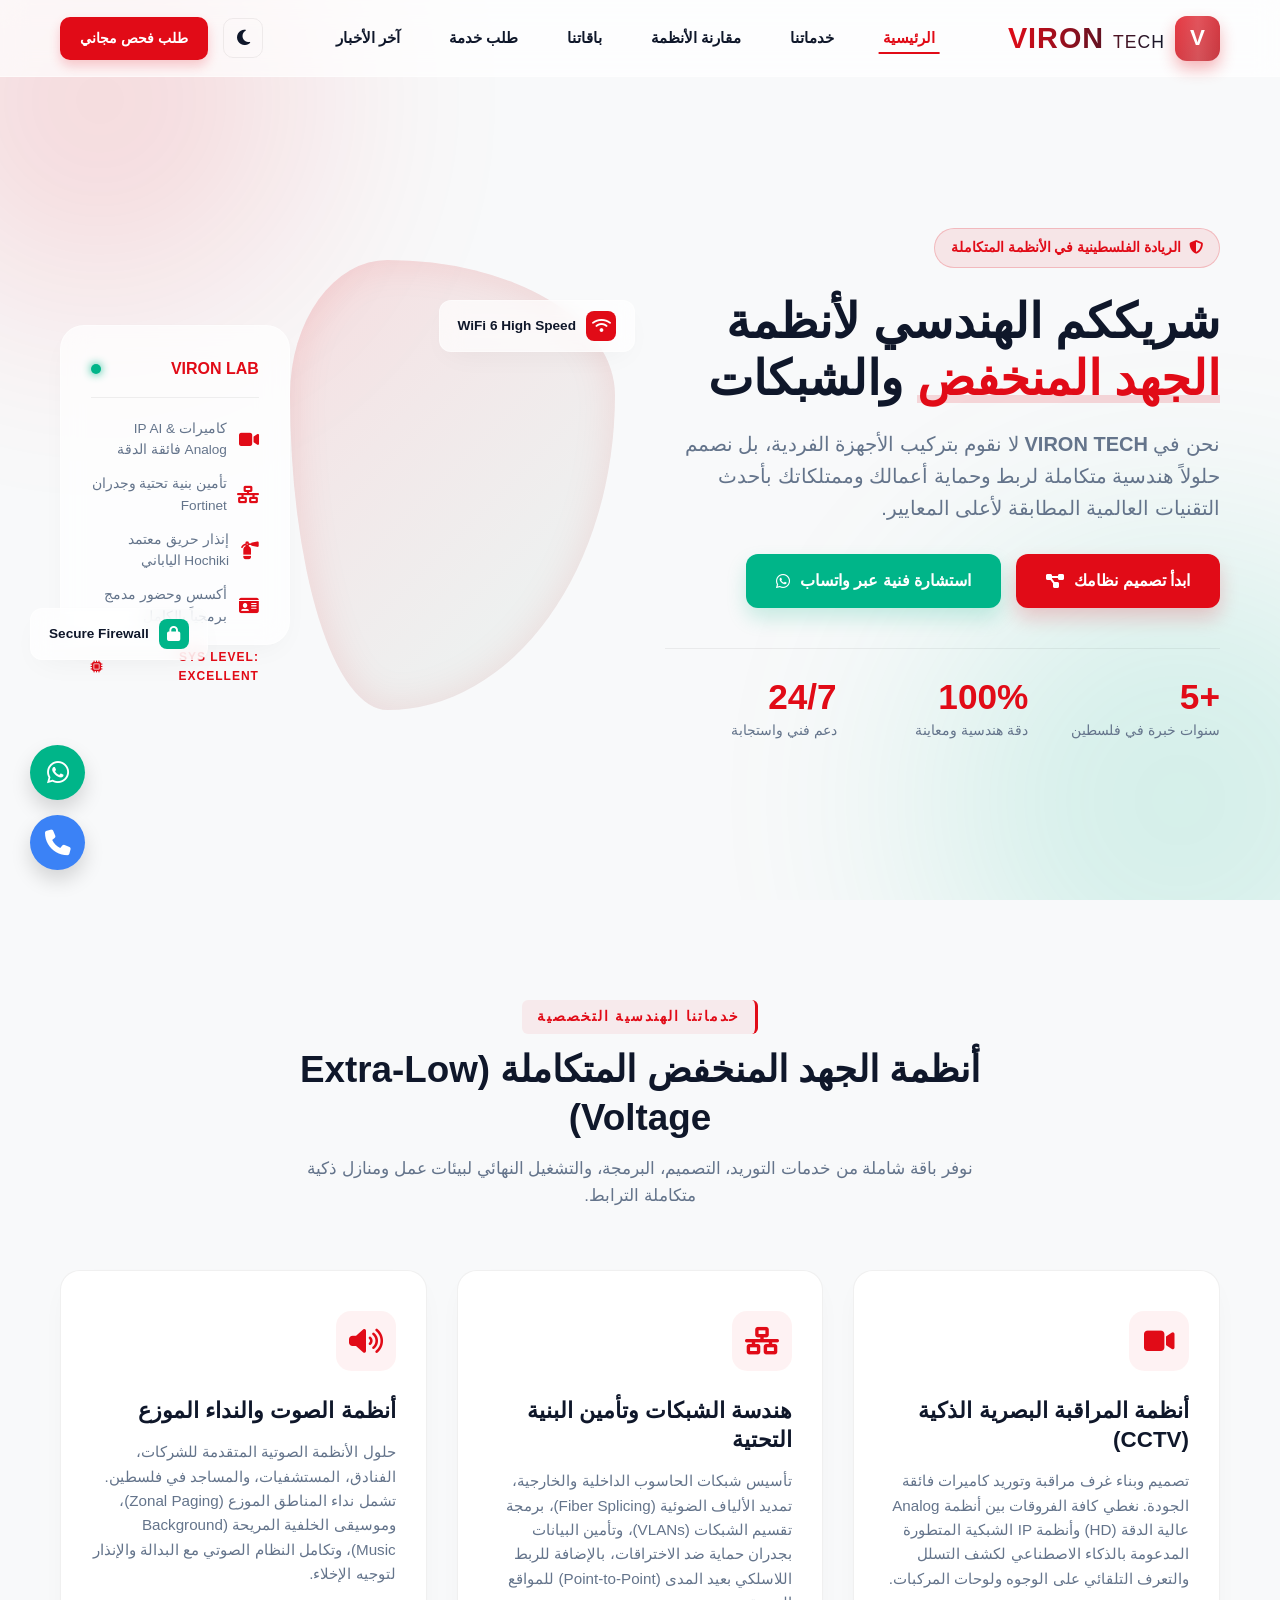
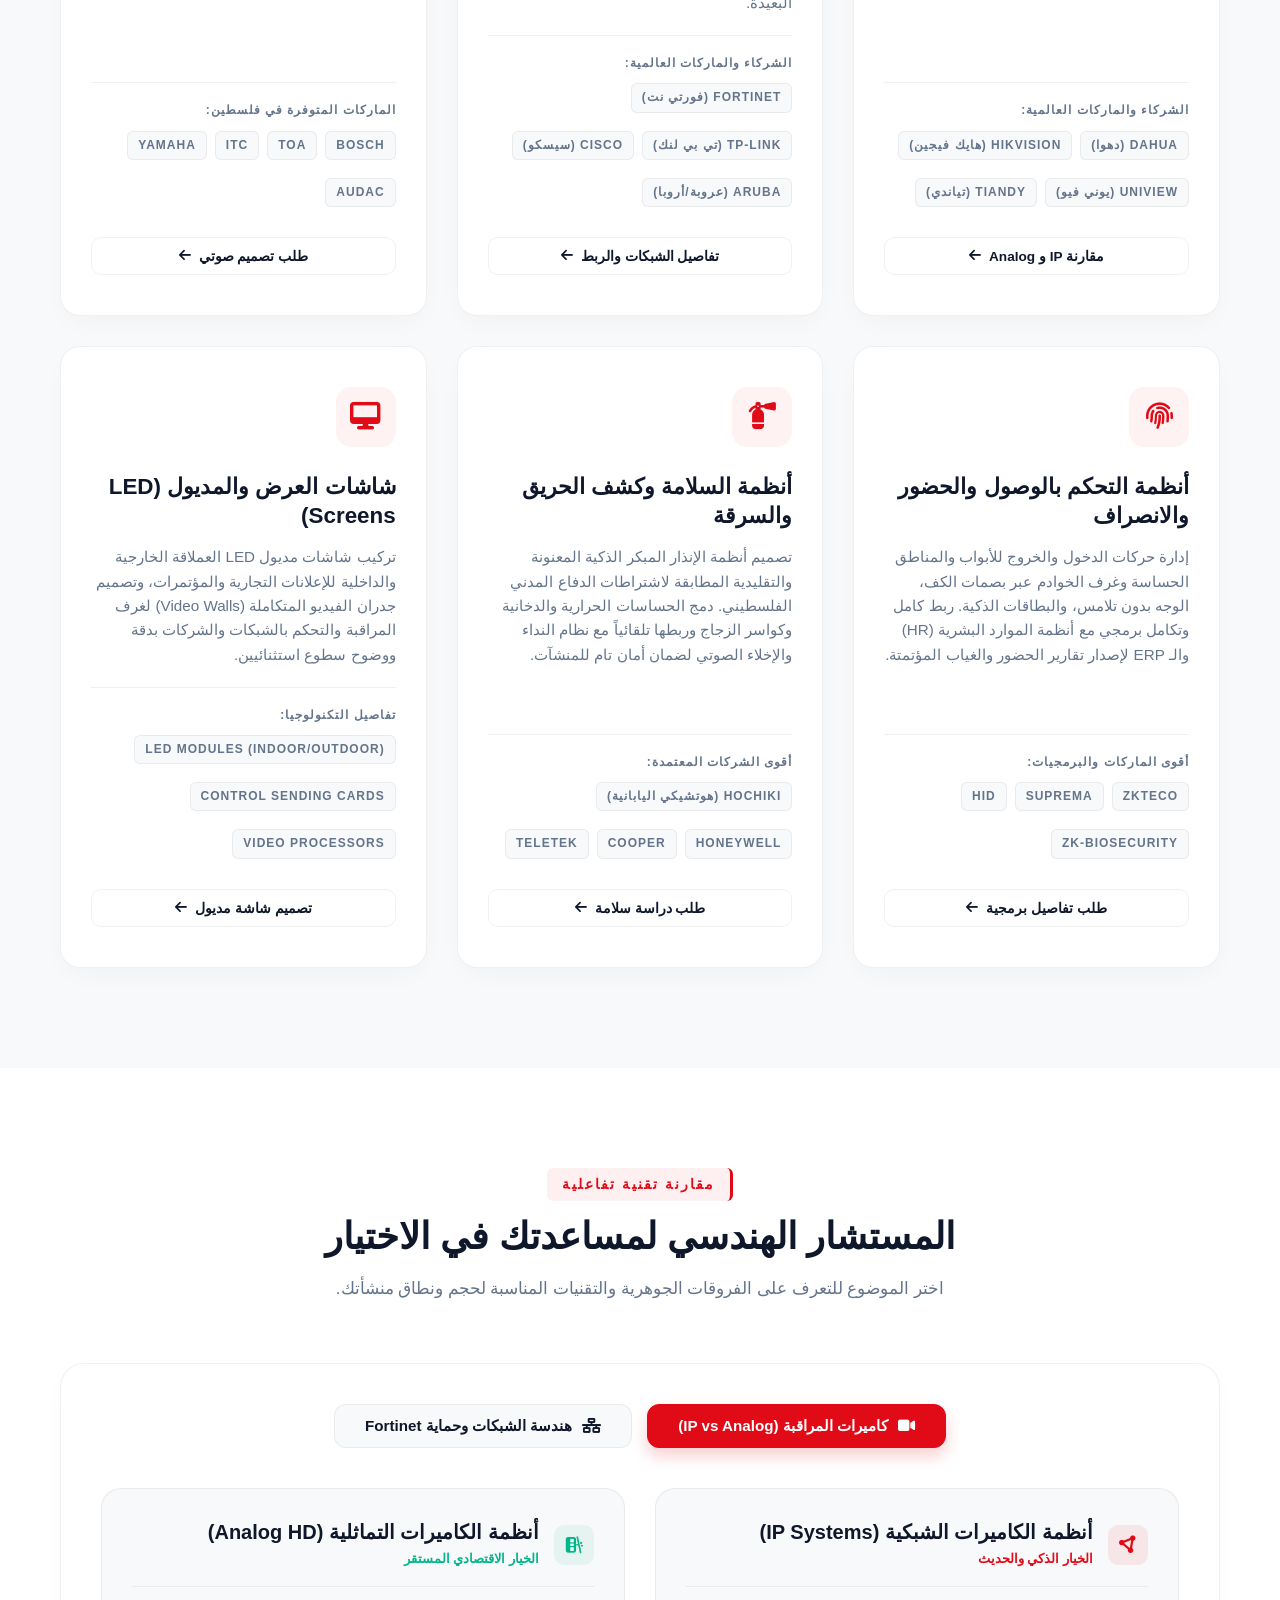
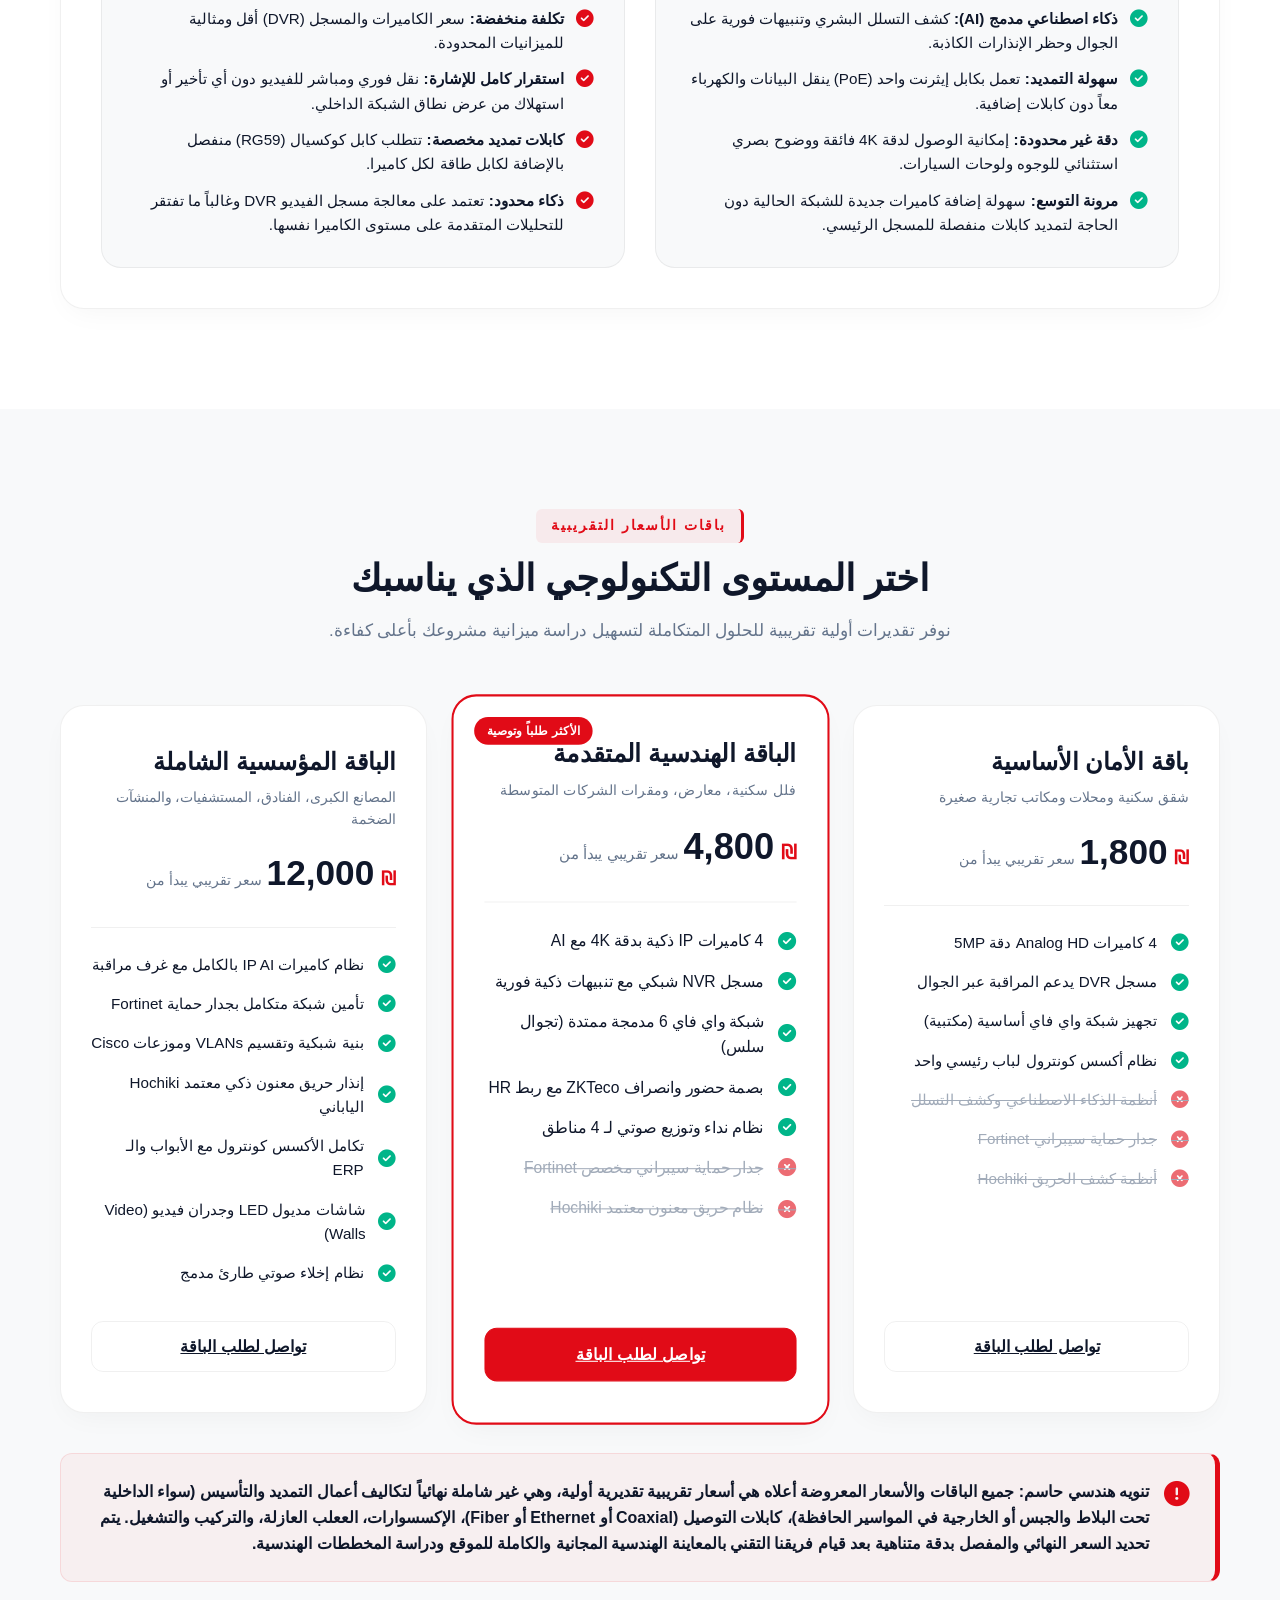
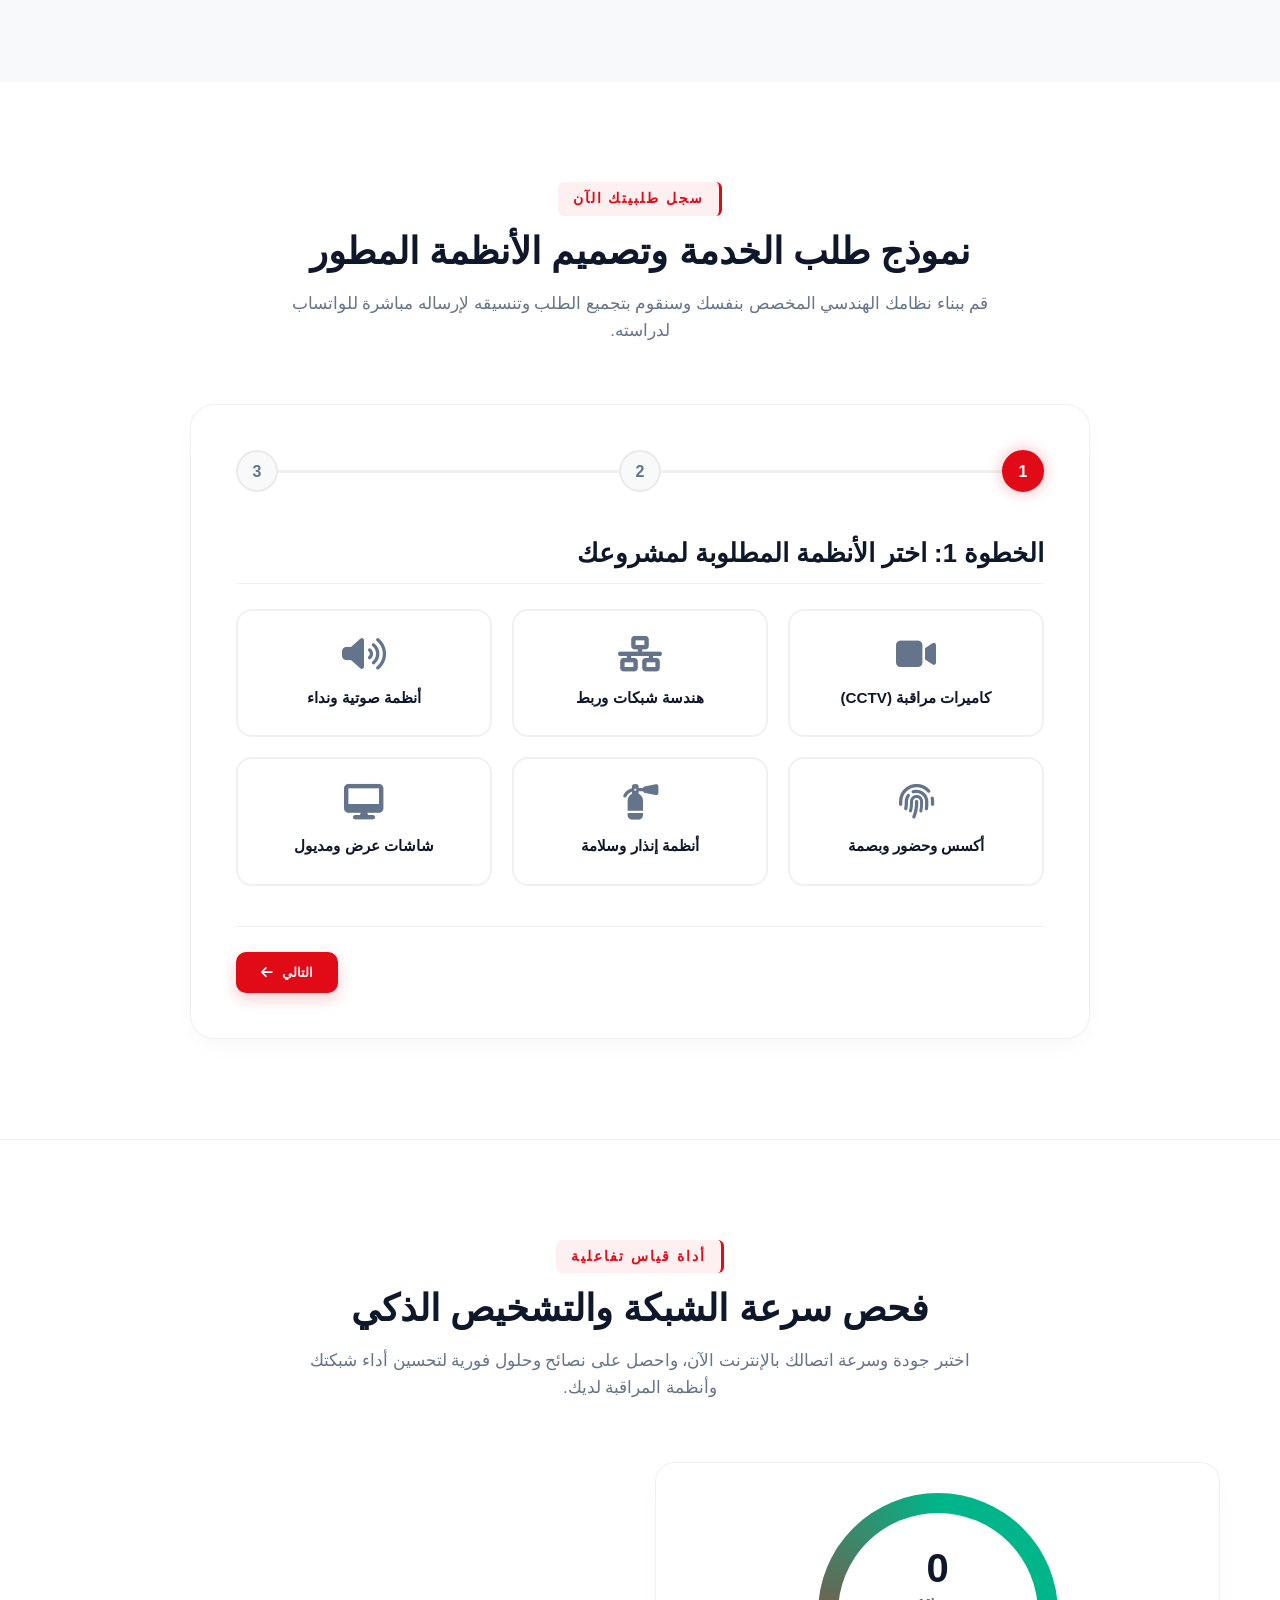
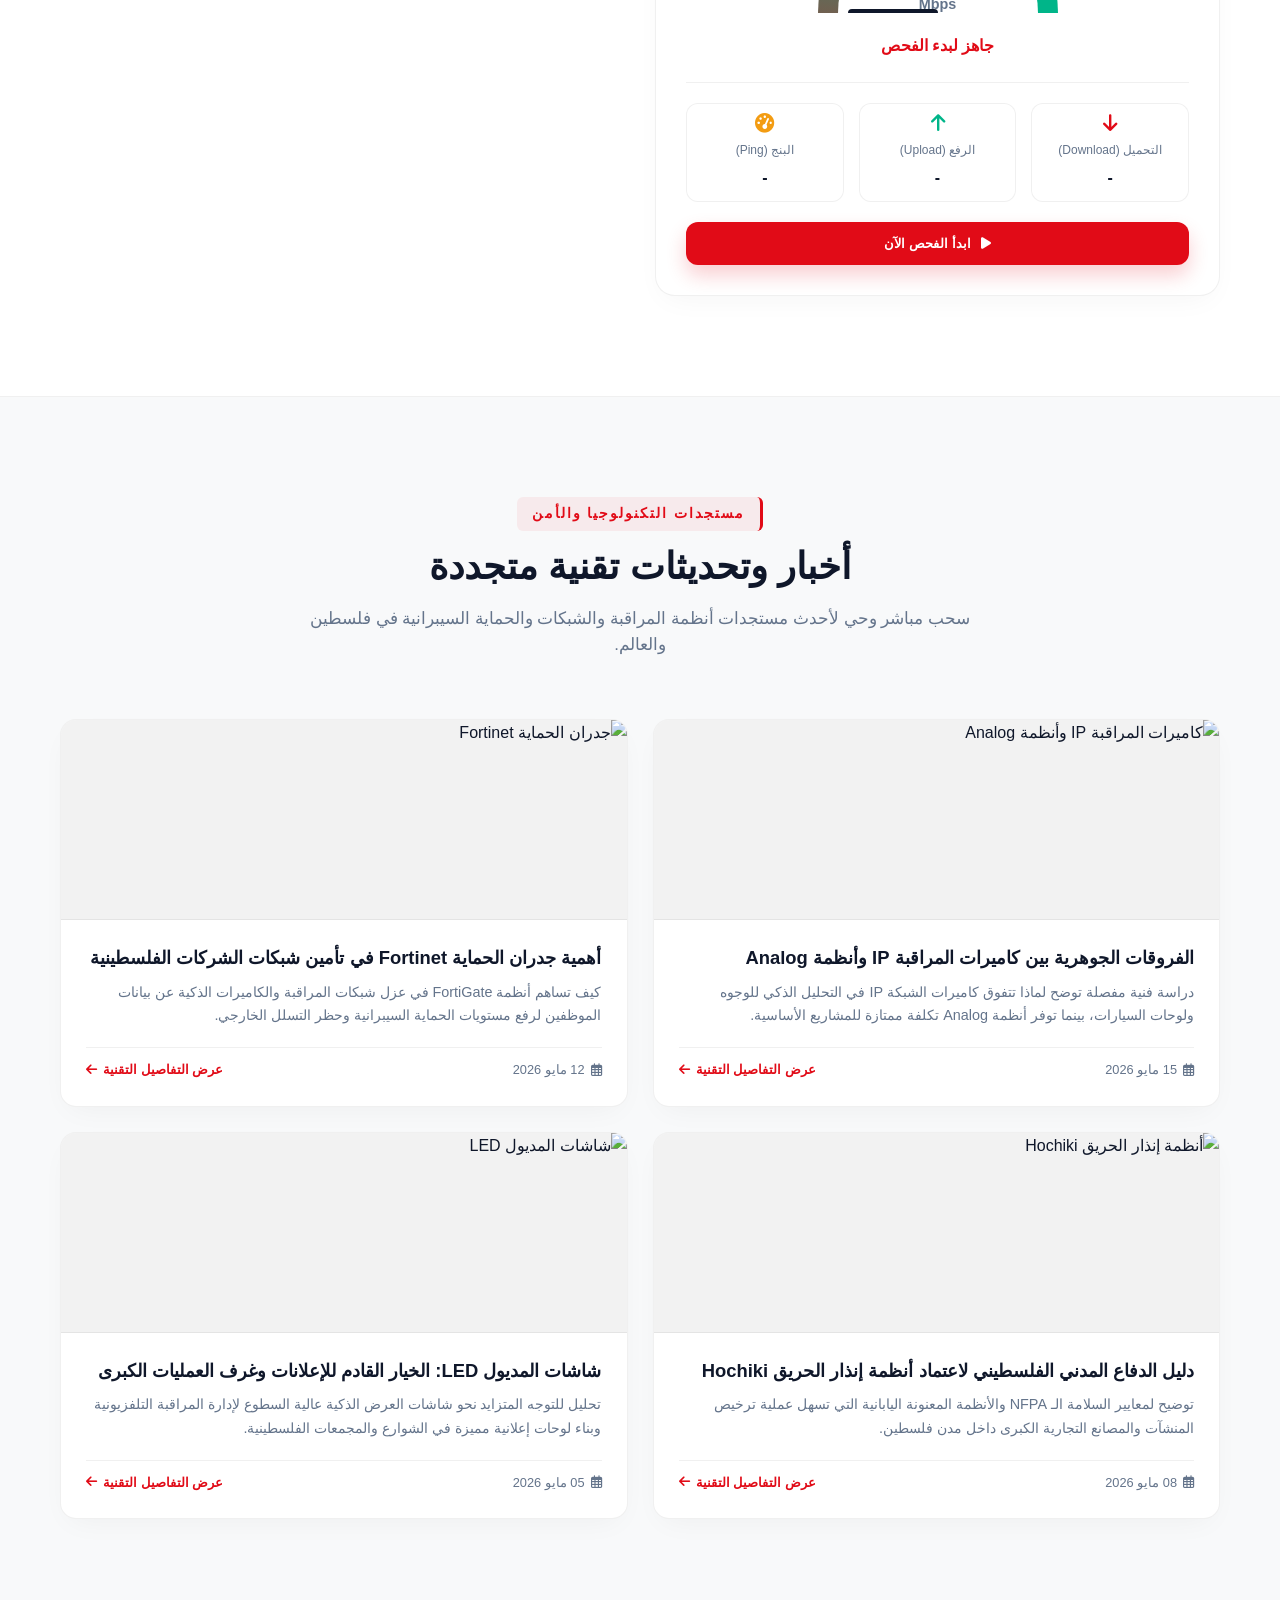
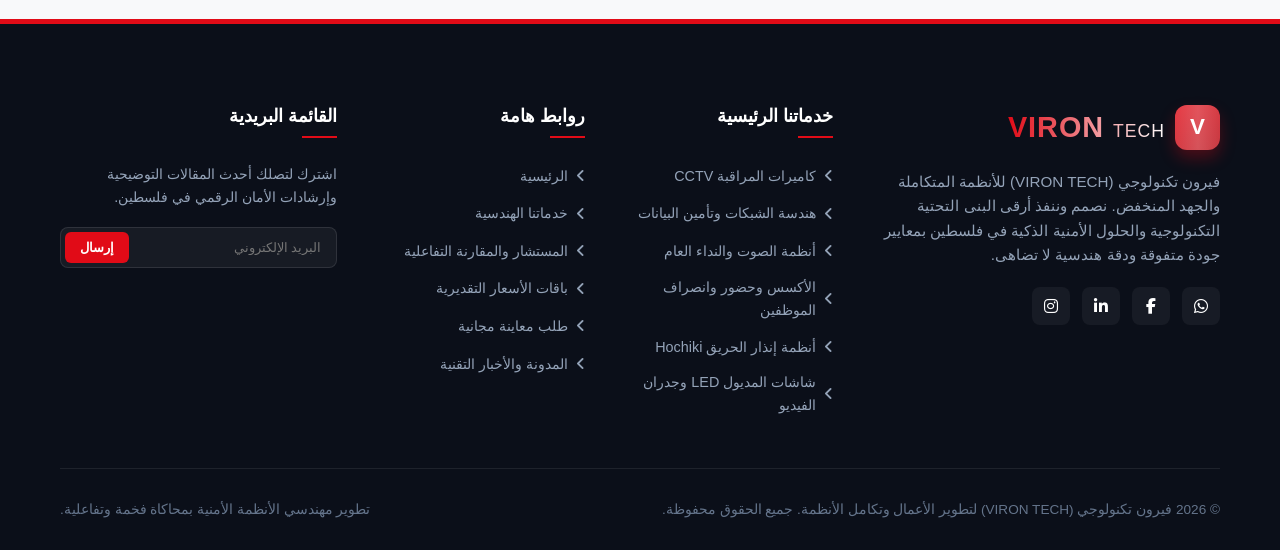
==== commit 63eaae64: "Add files via upload" ====
--- a/index.html
+++ b/index.html
@@ -591,6 +591,87 @@
         </div>
     </section>
 
+    <!-- --- SMART NETWORK DIAGNOSTICS --- -->
+    <section class="section" id="network-speed" style="background: var(--bg-card); border-top: 1px solid var(--border-color); border-bottom: 1px solid var(--border-color);">
+        <div class="container">
+            <div class="section-header">
+                <span class="section-badge">أداة قياس تفاعلية</span>
+                <h2 class="section-title">فحص سرعة الشبكة والتشخيص الذكي</h2>
+                <p class="section-desc">اختبر جودة وسرعة اتصالك بالإنترنت الآن، واحصل على نصائح وحلول فورية لتحسين أداء شبكتك وأنظمة المراقبة لديك.</p>
+            </div>
+
+            <div class="speed-test-wrapper">
+                <div class="speed-test-card">
+                    <!-- Gauge Container -->
+                    <div class="gauge-outer">
+                        <div class="gauge-body">
+                            <div class="gauge-fill" id="gaugeFill"></div>
+                            <div class="gauge-cover">
+                                <span class="speed-value" id="speedValue">0</span>
+                                <span class="speed-unit">Mbps</span>
+                            </div>
+                        </div>
+                        <div class="gauge-needle-wrapper">
+                            <div class="gauge-needle" id="gaugeNeedle"></div>
+                        </div>
+                    </div>
+
+                    <!-- Progress / Testing Phase -->
+                    <div class="test-phase" id="testPhase">جاهز لبدء الفحص</div>
+
+                    <!-- Metrics Grid -->
+                    <div class="metrics-grid">
+                        <div class="metric-box">
+                            <i class="fas fa-arrow-down download-icon"></i>
+                            <span class="metric-label">التحميل (Download)</span>
+                            <span class="metric-val" id="downloadVal">-</span>
+                        </div>
+                        <div class="metric-box">
+                            <i class="fas fa-arrow-up upload-icon"></i>
+                            <span class="metric-label">الرفع (Upload)</span>
+                            <span class="metric-val" id="uploadVal">-</span>
+                        </div>
+                        <div class="metric-box">
+                            <i class="fas fa-tachometer-alt ping-icon"></i>
+                            <span class="metric-label">البنج (Ping)</span>
+                            <span class="metric-val" id="pingVal">-</span>
+                        </div>
+                    </div>
+
+                    <!-- Action Button -->
+                    <button class="btn btn-primary" id="startSpeedTestBtn" style="width: 100%; margin-top: 20px; justify-content: center; gap: 10px;">
+                        <i class="fas fa-play"></i> ابدأ الفحص الآن
+                    </button>
+                </div>
+
+                <!-- Results and Solutions Box -->
+                <div class="solutions-card" id="solutionsCard" style="display: none;">
+                    <div class="solutions-header">
+                        <div class="status-badge" id="networkStatusBadge">تحليل الشبكة</div>
+                        <h3 id="solutionsTitle" style="font-size: 1.25rem; font-weight: 700; color: var(--text-main); margin: 0;">نتائج الفحص والتشخيص الذكي</h3>
+                    </div>
+                    <div class="solutions-body">
+                        <p class="solutions-intro" id="solutionsIntro" style="font-size: 0.95rem; line-height: 1.6; color: var(--text-muted); margin-bottom: 20px;"></p>
+                        
+                        <div class="solutions-list-wrapper">
+                            <h4 style="font-size: 0.95rem; font-weight: 700; margin-bottom: 12px; color: var(--text-main);">📋 الحلول والتحسينات المقترحة لشبكتك:</h4>
+                            <ul class="solutions-list" id="solutionsList">
+                                <!-- Populated dynamically -->
+                            </ul>
+                        </div>
+
+                        <div class="contact-advice" style="text-align: center; border-top: 1px solid var(--border-color); padding-top: 20px; margin-top: 20px;">
+                            <p style="font-size: 0.88rem; color: var(--text-muted); margin-bottom: 15px;">هل تعاني من مشاكل مستمرة في تغطية الواي فاي أو بطء استجابة الكاميرات؟</p>
+                            <a href="https://wa.me/972593417639" target="_blank" class="btn btn-outline" style="display: inline-flex; justify-content: center; gap: 8px; width: 100%;">
+                                <i class="fab fa-whatsapp" style="color: #25d366;"></i> استشر مهندسي فيرون تيك مجاناً
+                            </a>
+                        </div>
+                    </div>
+                </div>
+            </div>
+        </div>
+    </section>
+
     <!-- --- TECH NEWS SECTION --- -->
     <section class="section" id="news">
         <div class="container">
--- a/style.css
+++ b/style.css
@@ -0,0 +1,2028 @@
+/*
+ * VIRON TECH - Integrated Systems & Low Voltage
+ * High-End Custom Stylesheet (Mirroring Active.ps Style Profile)
+ */
+
+/* Global Font Declarations */
+* {
+    box-sizing: border-box;
+    margin: 0;
+    padding: 0;
+    transition: background-color 0.4s ease, border-color 0.4s ease, color 0.3s ease;
+    font-family: 'Arial', 'Helvetica', sans-serif;
+}
+
+:root {
+    /* Color Tokens (Active.ps Scheme) */
+    --accent: #E10B17;           /* Active.ps Red */
+    --accent-rgb: 225, 11, 23;
+    --secondary: #00B589;        /* Active.ps Teal/Green */
+    --secondary-rgb: 0, 181, 137;
+    
+    /* Light Mode Variables */
+    --bg-main: #F8F9FA;
+    --bg-secondary: #FFFFFF;
+    --bg-card: #FFFFFF;
+    --text-main: #0F172A;
+    --text-muted: #64748B;
+    --border-color: rgba(0, 0, 0, 0.06);
+    --shadow-main: 0 10px 30px -10px rgba(0, 0, 0, 0.05);
+    --shadow-hover: 0 20px 40px -15px rgba(225, 11, 23, 0.1);
+    --glass-bg: rgba(255, 255, 255, 0.7);
+    --glass-border: rgba(255, 255, 255, 0.4);
+    --footer-bg: #0B0F19;
+}
+
+/* Dark Mode Variables Override */
+body.dark-mode {
+    --bg-main: #070A13;
+    --bg-secondary: #0B0F19;
+    --bg-card: rgba(15, 23, 42, 0.6);
+    --text-main: #F8FAFC;
+    --text-muted: #94A3B8;
+    --border-color: rgba(255, 255, 255, 0.08);
+    --shadow-main: 0 10px 30px -10px rgba(0, 0, 0, 0.5);
+    --shadow-hover: 0 20px 40px -15px rgba(225, 11, 23, 0.25);
+    --glass-bg: rgba(11, 15, 25, 0.6);
+    --glass-border: rgba(255, 255, 255, 0.06);
+    --footer-bg: #04060C;
+}
+
+* {
+    box-sizing: border-box;
+    margin: 0;
+    padding: 0;
+    transition: background-color 0.4s ease, border-color 0.4s ease, color 0.3s ease;
+}
+
+html {
+    scroll-behavior: smooth;
+    font-size: 16px;
+}
+
+body {
+    background-color: var(--bg-main);
+    color: var(--text-main);
+    font-family: 'Arial', 'Helvetica', sans-serif;
+    line-height: 1.6;
+    overflow-x: hidden;
+    direction: rtl;
+    text-align: right;
+}
+
+/* Typography Utilities */
+h1, h2, h3, h4, h5, h6 {
+    font-family: 'Arial', 'Helvetica', sans-serif;
+    font-weight: 700;
+    line-height: 1.3;
+}
+
+/* Container */
+.container {
+    width: 100%;
+    max-width: 1200px;
+    margin: 0 auto;
+    padding: 0 20px;
+}
+
+/* Selection */
+::selection {
+    background-color: var(--accent);
+    color: #FFFFFF;
+}
+
+/* Scrollbar */
+::-webkit-scrollbar {
+    width: 8px;
+}
+::-webkit-scrollbar-track {
+    background: var(--bg-main);
+}
+::-webkit-scrollbar-thumb {
+    background: var(--accent);
+    border-radius: 4px;
+}
+::-webkit-scrollbar-thumb:hover {
+    background: #b80812;
+}
+
+/* --- HEADER / NAVBAR --- */
+.header {
+    position: fixed;
+    top: 0;
+    left: 0;
+    width: 100%;
+    z-index: 1000;
+    background-color: var(--glass-bg);
+    backdrop-filter: blur(12px);
+    -webkit-backdrop-filter: blur(12px);
+    border-bottom: 1px solid var(--glass-border);
+    transition: padding 0.3s ease, background-color 0.3s ease;
+}
+
+.header.scrolled {
+    padding: 10px 0;
+    box-shadow: 0 10px 30px rgba(0, 0, 0, 0.05);
+}
+
+.navbar {
+    display: flex;
+    justify-content: space-between;
+    align-items: center;
+    padding: 15px 0;
+}
+
+.logo {
+    display: flex;
+    align-items: center;
+    gap: 10px;
+    text-decoration: none;
+    color: var(--text-main);
+}
+
+.logo-icon {
+    width: 45px;
+    height: 45px;
+    background: linear-gradient(135deg, var(--accent), #b80812);
+    border-radius: 12px;
+    display: flex;
+    align-items: center;
+    justify-content: center;
+    color: white;
+    font-size: 1.4rem;
+    font-weight: 800;
+    box-shadow: 0 8px 16px rgba(225, 11, 23, 0.3);
+    position: relative;
+    overflow: hidden;
+}
+
+.logo-icon::after {
+    content: '';
+    position: absolute;
+    top: -50%;
+    left: -50%;
+    width: 200%;
+    height: 200%;
+    background: linear-gradient(45deg, transparent, rgba(255,255,255,0.3), transparent);
+    transform: rotate(45deg);
+    transition: 0.5s;
+}
+
+.logo:hover .logo-icon::after {
+    left: 120%;
+}
+
+.logo-text {
+    font-size: 1.8rem;
+    font-weight: 800;
+    letter-spacing: 1px;
+    text-transform: uppercase;
+    background: linear-gradient(to left, var(--text-main), var(--accent));
+    -webkit-background-clip: text;
+    -webkit-text-fill-color: transparent;
+}
+
+.nav-menu {
+    display: flex;
+    align-items: center;
+    gap: 25px;
+    list-style: none;
+}
+
+.nav-item a {
+    text-decoration: none;
+    color: var(--text-main);
+    font-weight: 600;
+    font-size: 0.95rem;
+    padding: 8px 12px;
+    border-radius: 8px;
+    transition: all 0.3s ease;
+    position: relative;
+}
+
+.nav-item a::after {
+    content: '';
+    position: absolute;
+    bottom: 0;
+    left: 50%;
+    width: 0;
+    height: 2px;
+    background-color: var(--accent);
+    transition: all 0.3s ease;
+    transform: translateX(-50%);
+}
+
+.nav-item a:hover {
+    color: var(--accent);
+}
+
+.nav-item a:hover::after,
+.nav-item.active a::after {
+    width: 80%;
+}
+
+.nav-item.active a {
+    color: var(--accent);
+}
+
+.header-actions {
+    display: flex;
+    align-items: center;
+    gap: 15px;
+}
+
+.theme-toggle-btn {
+    background: none;
+    border: 1px solid var(--border-color);
+    width: 40px;
+    height: 40px;
+    border-radius: 10px;
+    cursor: pointer;
+    color: var(--text-main);
+    display: flex;
+    align-items: center;
+    justify-content: center;
+    font-size: 1.1rem;
+    transition: all 0.3s ease;
+}
+
+.theme-toggle-btn:hover {
+    border-color: var(--accent);
+    color: var(--accent);
+    background-color: rgba(225, 11, 23, 0.05);
+}
+
+.btn-contact-header {
+    background-color: var(--accent);
+    color: white !important;
+    padding: 10px 20px;
+    border-radius: 10px;
+    text-decoration: none;
+    font-weight: 700;
+    font-size: 0.9rem;
+    box-shadow: 0 6px 12px rgba(225, 11, 23, 0.2);
+    border: none;
+    cursor: pointer;
+    transition: all 0.3s ease;
+}
+
+.btn-contact-header:hover {
+    background-color: #b80812;
+    transform: translateY(-2px);
+    box-shadow: 0 10px 20px rgba(225, 11, 23, 0.3);
+}
+
+.menu-toggle {
+    display: none;
+    background: none;
+    border: none;
+    font-size: 1.5rem;
+    color: var(--text-main);
+    cursor: pointer;
+}
+
+/* --- HERO SECTION --- */
+.hero {
+    min-height: 100vh;
+    padding: 150px 0 80px 0;
+    display: flex;
+    align-items: center;
+    position: relative;
+    overflow: hidden;
+}
+
+/* Animated tech circles in background */
+.hero-bg-shapes {
+    position: absolute;
+    top: 0;
+    left: 0;
+    width: 100%;
+    height: 100%;
+    pointer-events: none;
+    z-index: 1;
+}
+
+.hero-shape {
+    position: absolute;
+    border-radius: 50%;
+    filter: blur(120px);
+    opacity: 0.15;
+}
+
+body.dark-mode .hero-shape {
+    opacity: 0.25;
+}
+
+.hero-shape-1 {
+    width: 400px;
+    height: 400px;
+    background-color: var(--accent);
+    top: -100px;
+    left: -100px;
+}
+
+.hero-shape-2 {
+    width: 500px;
+    height: 500px;
+    background-color: var(--secondary);
+    bottom: -150px;
+    right: -150px;
+}
+
+.hero-grid {
+    display: grid;
+    grid-template-columns: 1fr 1fr;
+    gap: 50px;
+    align-items: center;
+    position: relative;
+    z-index: 2;
+}
+
+.hero-content h1 {
+    font-size: 3rem;
+    font-weight: 800;
+    margin-bottom: 20px;
+    line-height: 1.2;
+}
+
+.hero-content h1 span {
+    color: var(--accent);
+    position: relative;
+    display: inline-block;
+}
+
+.hero-content h1 span::after {
+    content: '';
+    position: absolute;
+    bottom: 5px;
+    left: 0;
+    width: 100%;
+    height: 8px;
+    background-color: rgba(225, 11, 23, 0.15);
+    z-index: -1;
+}
+
+.hero-subtitle {
+    font-size: 1.25rem;
+    color: var(--text-muted);
+    margin-bottom: 30px;
+    font-weight: 500;
+}
+
+.hero-badge {
+    display: inline-flex;
+    align-items: center;
+    gap: 8px;
+    background-color: rgba(225, 11, 23, 0.08);
+    border: 1px solid rgba(225, 11, 23, 0.2);
+    color: var(--accent);
+    padding: 8px 16px;
+    border-radius: 50px;
+    font-size: 0.85rem;
+    font-weight: 700;
+    margin-bottom: 25px;
+}
+
+.hero-buttons {
+    display: flex;
+    flex-wrap: wrap;
+    gap: 15px;
+    margin-bottom: 40px;
+}
+
+.btn-primary {
+    background-color: var(--accent);
+    color: white;
+    padding: 14px 30px;
+    border-radius: 12px;
+    text-decoration: none;
+    font-weight: 700;
+    border: none;
+    cursor: pointer;
+    box-shadow: 0 10px 20px rgba(225, 11, 23, 0.2);
+    display: inline-flex;
+    align-items: center;
+    gap: 10px;
+    transition: all 0.3s ease;
+}
+
+.btn-primary:hover {
+    background-color: #b80812;
+    transform: translateY(-3px);
+    box-shadow: 0 15px 30px rgba(225, 11, 23, 0.3);
+}
+
+.btn-secondary {
+    background-color: transparent;
+    color: var(--text-main);
+    padding: 14px 30px;
+    border-radius: 12px;
+    text-decoration: none;
+    font-weight: 700;
+    border: 1px solid var(--border-color);
+    cursor: pointer;
+    display: inline-flex;
+    align-items: center;
+    gap: 10px;
+    transition: all 0.3s ease;
+}
+
+.btn-secondary:hover {
+    background-color: rgba(0, 0, 0, 0.02);
+    border-color: var(--text-main);
+    transform: translateY(-3px);
+}
+
+body.dark-mode .btn-secondary:hover {
+    background-color: rgba(255, 255, 255, 0.05);
+}
+
+.btn-whatsapp {
+    background-color: var(--secondary);
+    color: white;
+    padding: 14px 30px;
+    border-radius: 12px;
+    text-decoration: none;
+    font-weight: 700;
+    border: none;
+    cursor: pointer;
+    box-shadow: 0 10px 20px rgba(0, 181, 137, 0.2);
+    display: inline-flex;
+    align-items: center;
+    gap: 10px;
+    transition: all 0.3s ease;
+}
+
+.btn-whatsapp:hover {
+    background-color: #039b75;
+    transform: translateY(-3px);
+    box-shadow: 0 15px 30px rgba(0, 181, 137, 0.3);
+}
+
+.hero-stats {
+    display: grid;
+    grid-template-columns: repeat(3, 1fr);
+    gap: 20px;
+    border-top: 1px solid var(--border-color);
+    padding-top: 30px;
+}
+
+.stat-item h3 {
+    font-size: 2.2rem;
+    font-weight: 800;
+    color: var(--accent);
+    line-height: 1;
+    margin-bottom: 5px;
+}
+
+.stat-item p {
+    font-size: 0.9rem;
+    color: var(--text-muted);
+    font-weight: 500;
+}
+
+/* Hero Left visual */
+.hero-visual {
+    position: relative;
+    display: flex;
+    justify-content: center;
+    align-items: center;
+}
+
+.main-visual-container {
+    width: 90%;
+    max-width: 450px;
+    height: 450px;
+    background: linear-gradient(135deg, rgba(225, 11, 23, 0.1), rgba(0, 181, 137, 0.05));
+    border-radius: 30% 70% 70% 30% / 30% 30% 70% 70%;
+    box-shadow: inset 0 0 40px rgba(225, 11, 23, 0.1);
+    animation: blob-animate 10s ease-in-out infinite alternate;
+    display: flex;
+    align-items: center;
+    justify-content: center;
+    position: relative;
+}
+
+@keyframes blob-animate {
+    0% { border-radius: 30% 70% 70% 30% / 30% 30% 70% 70%; }
+    50% { border-radius: 50% 50% 30% 70% / 50% 60% 40% 50%; }
+    100% { border-radius: 70% 30% 50% 50% / 30% 50% 50% 70%; }
+}
+
+.tech-node-visual {
+    width: 320px;
+    height: 320px;
+    background: var(--glass-bg);
+    border: 1px solid var(--glass-border);
+    border-radius: 24px;
+    backdrop-filter: blur(15px);
+    -webkit-backdrop-filter: blur(15px);
+    box-shadow: var(--shadow-main);
+    padding: 30px;
+    display: flex;
+    flex-direction: column;
+    justify-content: space-between;
+    position: relative;
+    z-index: 3;
+    animation: float-slow 6s ease-in-out infinite;
+}
+
+@keyframes float-slow {
+    0%, 100% { transform: translateY(0); }
+    50% { transform: translateY(-15px); }
+}
+
+.tech-node-header {
+    display: flex;
+    justify-content: space-between;
+    align-items: center;
+    border-bottom: 1px solid var(--border-color);
+    padding-bottom: 15px;
+}
+
+.tech-node-logo {
+    font-weight: 800;
+    color: var(--accent);
+    font-family: 'Cairo', sans-serif;
+}
+
+.tech-node-dot {
+    width: 10px;
+    height: 10px;
+    background-color: var(--secondary);
+    border-radius: 50%;
+    box-shadow: 0 0 10px var(--secondary);
+    animation: pulse-dot 2s infinite;
+}
+
+@keyframes pulse-dot {
+    0%, 100% { opacity: 0.5; transform: scale(1); }
+    50% { opacity: 1; transform: scale(1.3); }
+}
+
+.tech-node-body {
+    margin: 20px 0;
+    display: flex;
+    flex-direction: column;
+    gap: 12px;
+}
+
+.tech-node-item {
+    display: flex;
+    align-items: center;
+    gap: 12px;
+    font-size: 0.85rem;
+    font-weight: 500;
+    color: var(--text-muted);
+}
+
+.tech-node-item i {
+    color: var(--accent);
+    font-size: 1.1rem;
+    width: 20px;
+}
+
+.tech-node-footer {
+    display: flex;
+    justify-content: space-between;
+    align-items: center;
+    font-size: 0.75rem;
+    font-weight: 700;
+    color: var(--accent);
+    letter-spacing: 1px;
+}
+
+/* Floating badges in hero */
+.floating-badge {
+    position: absolute;
+    background: var(--glass-bg);
+    border: 1px solid var(--glass-border);
+    backdrop-filter: blur(10px);
+    -webkit-backdrop-filter: blur(10px);
+    border-radius: 12px;
+    padding: 10px 18px;
+    display: flex;
+    align-items: center;
+    gap: 10px;
+    box-shadow: var(--shadow-main);
+    z-index: 4;
+}
+
+.fb-1 {
+    top: 40px;
+    right: -20px;
+    animation: float-badge-1 5s ease-in-out infinite;
+}
+
+.fb-2 {
+    bottom: 50px;
+    left: -30px;
+    animation: float-badge-2 6s ease-in-out infinite 0.5s;
+}
+
+@keyframes float-badge-1 {
+    0%, 100% { transform: translateY(0) rotate(0deg); }
+    50% { transform: translateY(-10px) rotate(2deg); }
+}
+
+@keyframes float-badge-2 {
+    0%, 100% { transform: translateY(0) rotate(0deg); }
+    50% { transform: translateY(12px) rotate(-3deg); }
+}
+
+.floating-badge i {
+    width: 30px;
+    height: 30px;
+    border-radius: 8px;
+    display: flex;
+    align-items: center;
+    justify-content: center;
+    color: white;
+    font-size: 0.95rem;
+}
+
+.fb-1 i { background-color: var(--accent); }
+.fb-2 i { background-color: var(--secondary); }
+
+.floating-badge span {
+    font-size: 0.85rem;
+    font-weight: 700;
+}
+
+/* --- SECTION GENERAL STYLE --- */
+.section {
+    padding: 100px 0;
+    position: relative;
+}
+
+.section-bg-alt {
+    background-color: var(--bg-secondary);
+}
+
+.section-header {
+    text-align: center;
+    max-width: 700px;
+    margin: 0 auto 60px auto;
+}
+
+.section-badge {
+    color: var(--accent);
+    font-size: 0.85rem;
+    font-weight: 800;
+    text-transform: uppercase;
+    letter-spacing: 2px;
+    margin-bottom: 12px;
+    display: inline-block;
+    background-color: rgba(225, 11, 23, 0.06);
+    padding: 6px 15px;
+    border-radius: 6px;
+    border-right: 3px solid var(--accent);
+}
+
+.section-title {
+    font-size: 2.3rem;
+    font-weight: 800;
+    margin-bottom: 15px;
+}
+
+.section-desc {
+    color: var(--text-muted);
+    font-size: 1.05rem;
+}
+
+/* --- SERVICES GRID --- */
+.services-grid {
+    display: grid;
+    grid-template-columns: repeat(3, 1fr);
+    gap: 30px;
+}
+
+.service-card {
+    background-color: var(--bg-card);
+    border: 1px solid var(--border-color);
+    border-radius: 20px;
+    padding: 40px 30px;
+    box-shadow: var(--shadow-main);
+    position: relative;
+    overflow: hidden;
+    display: flex;
+    flex-direction: column;
+    height: 100%;
+    z-index: 2;
+}
+
+.service-card::after {
+    content: '';
+    position: absolute;
+    top: 0;
+    right: 0;
+    width: 100%;
+    height: 4px;
+    background: linear-gradient(to left, var(--accent), var(--secondary));
+    transform: scaleX(0);
+    transform-origin: right;
+    transition: transform 0.4s ease;
+}
+
+.service-card:hover {
+    transform: translateY(-8px);
+    box-shadow: var(--shadow-hover);
+    border-color: rgba(225, 11, 23, 0.15);
+}
+
+.service-card:hover::after {
+    transform: scaleX(1);
+}
+
+.service-icon {
+    width: 60px;
+    height: 60px;
+    background-color: rgba(225, 11, 23, 0.05);
+    border-radius: 15px;
+    display: flex;
+    align-items: center;
+    justify-content: center;
+    color: var(--accent);
+    font-size: 1.7rem;
+    margin-bottom: 25px;
+    transition: all 0.3s ease;
+}
+
+.service-card:hover .service-icon {
+    background-color: var(--accent);
+    color: white;
+    transform: scale(1.1) rotate(5deg);
+    box-shadow: 0 8px 20px rgba(225, 11, 23, 0.2);
+}
+
+.service-title {
+    font-size: 1.4rem;
+    font-weight: 700;
+    margin-bottom: 15px;
+}
+
+.service-desc {
+    color: var(--text-muted);
+    font-size: 0.95rem;
+    margin-bottom: 20px;
+    flex-grow: 1;
+}
+
+.service-brands {
+    border-top: 1px solid var(--border-color);
+    padding-top: 18px;
+    margin-top: auto;
+}
+
+.service-brands span {
+    display: block;
+    font-size: 0.75rem;
+    font-weight: 800;
+    text-transform: uppercase;
+    color: var(--text-muted);
+    letter-spacing: 1px;
+    margin-bottom: 10px;
+}
+
+.brand-tags-container {
+    display: flex;
+    flex-wrap: wrap;
+    gap: 8px;
+}
+
+.brand-tag {
+    background-color: var(--bg-main);
+    color: var(--text-main);
+    font-size: 0.8rem;
+    font-weight: 700;
+    padding: 4px 10px;
+    border-radius: 6px;
+    border: 1px solid var(--border-color);
+}
+
+body.dark-mode .brand-tag {
+    background-color: rgba(255, 255, 255, 0.04);
+}
+
+.service-action-btn {
+    margin-top: 20px;
+    background: none;
+    border: 1px solid var(--border-color);
+    padding: 10px 20px;
+    border-radius: 10px;
+    color: var(--text-main);
+    font-weight: 700;
+    font-size: 0.85rem;
+    cursor: pointer;
+    display: flex;
+    align-items: center;
+    justify-content: center;
+    gap: 8px;
+    width: 100%;
+}
+
+.service-card:hover .service-action-btn {
+    border-color: var(--accent);
+    color: var(--accent);
+    background-color: rgba(225, 11, 23, 0.03);
+}
+
+/* --- INTERACTIVE COMPARISON SECTION --- */
+.compare-container {
+    background-color: var(--bg-card);
+    border: 1px solid var(--border-color);
+    border-radius: 24px;
+    padding: 40px;
+    box-shadow: var(--shadow-main);
+}
+
+.compare-tabs {
+    display: flex;
+    justify-content: center;
+    gap: 15px;
+    margin-bottom: 40px;
+}
+
+.compare-tab-btn {
+    background-color: var(--bg-main);
+    border: 1px solid var(--border-color);
+    color: var(--text-main);
+    padding: 12px 30px;
+    border-radius: 12px;
+    font-weight: 700;
+    cursor: pointer;
+    display: flex;
+    align-items: center;
+    gap: 10px;
+    font-size: 0.95rem;
+}
+
+.compare-tab-btn.active {
+    background-color: var(--accent);
+    color: white;
+    border-color: var(--accent);
+    box-shadow: 0 8px 16px rgba(225, 11, 23, 0.2);
+}
+
+.compare-panel {
+    display: none;
+    animation: fade-in 0.5s ease;
+}
+
+.compare-panel.active {
+    display: block;
+}
+
+@keyframes fade-in {
+    from { opacity: 0; transform: translateY(10px); }
+    to { opacity: 1; transform: translateY(0); }
+}
+
+.comparison-grid {
+    display: grid;
+    grid-template-columns: 1fr 1fr;
+    gap: 30px;
+}
+
+.compare-side {
+    background-color: var(--bg-main);
+    border: 1px solid var(--border-color);
+    border-radius: 20px;
+    padding: 30px;
+}
+
+body.dark-mode .compare-side {
+    background-color: rgba(255, 255, 255, 0.02);
+}
+
+.side-header {
+    display: flex;
+    align-items: center;
+    gap: 15px;
+    border-bottom: 1px solid var(--border-color);
+    padding-bottom: 15px;
+    margin-bottom: 20px;
+}
+
+.side-header i {
+    width: 40px;
+    height: 40px;
+    background-color: rgba(225, 11, 23, 0.08);
+    color: var(--accent);
+    border-radius: 10px;
+    display: flex;
+    align-items: center;
+    justify-content: center;
+    font-size: 1.1rem;
+}
+
+.side-header.green-side i {
+    background-color: rgba(0, 181, 137, 0.08);
+    color: var(--secondary);
+}
+
+.side-header h4 {
+    font-size: 1.25rem;
+}
+
+.compare-features-list {
+    list-style: none;
+    display: flex;
+    flex-direction: column;
+    gap: 12px;
+}
+
+.compare-features-list li {
+    display: flex;
+    align-items: flex-start;
+    gap: 12px;
+    font-size: 0.95rem;
+}
+
+.compare-features-list li i {
+    color: var(--secondary);
+    font-size: 1.1rem;
+    margin-top: 3px;
+}
+
+.compare-features-list.red-list li i {
+    color: var(--accent);
+}
+
+/* --- PACKAGES SECTION --- */
+.packages-grid {
+    display: grid;
+    grid-template-columns: repeat(3, 1fr);
+    gap: 30px;
+    margin-bottom: 40px;
+}
+
+.package-card {
+    background-color: var(--bg-card);
+    border: 1px solid var(--border-color);
+    border-radius: 24px;
+    padding: 40px 30px;
+    box-shadow: var(--shadow-main);
+    position: relative;
+    display: flex;
+    flex-direction: column;
+    height: 100%;
+}
+
+.package-card.popular {
+    border: 2px solid var(--accent);
+    transform: scale(1.03);
+}
+
+.package-tag {
+    position: absolute;
+    top: 20px;
+    left: 20px;
+    background-color: var(--accent);
+    color: white;
+    padding: 4px 12px;
+    border-radius: 50px;
+    font-size: 0.75rem;
+    font-weight: 800;
+}
+
+.package-header {
+    border-bottom: 1px solid var(--border-color);
+    padding-bottom: 25px;
+    margin-bottom: 25px;
+}
+
+.package-name {
+    font-size: 1.5rem;
+    font-weight: 800;
+    margin-bottom: 10px;
+}
+
+.package-header p {
+    font-size: 0.85rem;
+    color: var(--text-muted);
+    font-weight: 500;
+}
+
+.package-price {
+    margin-top: 15px;
+    font-family: 'Cairo', sans-serif;
+}
+
+.price-currency {
+    font-size: 1.2rem;
+    font-weight: 700;
+    color: var(--accent);
+    margin-left: 2px;
+}
+
+.price-amount {
+    font-size: 2.2rem;
+    font-weight: 800;
+}
+
+.price-period {
+    font-size: 0.9rem;
+    color: var(--text-muted);
+}
+
+.package-features {
+    list-style: none;
+    display: flex;
+    flex-direction: column;
+    gap: 15px;
+    margin-bottom: 35px;
+    flex-grow: 1;
+}
+
+.package-features li {
+    display: flex;
+    align-items: center;
+    gap: 12px;
+    font-size: 0.95rem;
+    font-weight: 500;
+}
+
+.package-features li.not-included {
+    color: var(--text-muted);
+    text-decoration: line-through;
+    opacity: 0.6;
+}
+
+.package-features li i {
+    font-size: 1.1rem;
+    width: 20px;
+}
+
+.package-features li .fa-check-circle {
+    color: var(--secondary);
+}
+
+.package-features li .fa-times-circle {
+    color: var(--accent);
+}
+
+.btn-package {
+    width: 100%;
+    padding: 12px;
+    border-radius: 12px;
+    border: 1px solid var(--border-color);
+    background: none;
+    color: var(--text-main);
+    font-weight: 700;
+    cursor: pointer;
+    transition: all 0.3s ease;
+    display: flex;
+    align-items: center;
+    justify-content: center;
+    gap: 10px;
+}
+
+.package-card.popular .btn-package {
+    background-color: var(--accent);
+    color: white;
+    border-color: var(--accent);
+}
+
+.package-card.popular .btn-package:hover {
+    background-color: #b80812;
+}
+
+.btn-package:hover {
+    border-color: var(--accent);
+    color: var(--accent);
+    background-color: rgba(225, 11, 23, 0.03);
+}
+
+/* Pricing Note Box */
+.pricing-alert-box {
+    background-color: rgba(225, 11, 23, 0.04);
+    border-right: 5px solid var(--accent);
+    border-left: 1px solid rgba(225, 11, 23, 0.1);
+    border-top: 1px solid rgba(225, 11, 23, 0.1);
+    border-bottom: 1px solid rgba(225, 11, 23, 0.1);
+    border-radius: 12px;
+    padding: 25px;
+    margin-top: 40px;
+    display: flex;
+    align-items: flex-start;
+    gap: 15px;
+}
+
+.pricing-alert-box i {
+    color: var(--accent);
+    font-size: 1.6rem;
+    margin-top: 2px;
+}
+
+.pricing-alert-box p {
+    font-size: 1rem;
+    color: var(--text-main);
+    font-weight: 700;
+    line-height: 1.6;
+}
+
+/* --- DYNAMIC ORDER WIZARD --- */
+.wizard-card {
+    background-color: var(--bg-card);
+    border: 1px solid var(--border-color);
+    border-radius: 24px;
+    box-shadow: var(--shadow-main);
+    padding: 45px;
+    max-width: 900px;
+    margin: 0 auto;
+    overflow: hidden;
+    position: relative;
+}
+
+.wizard-steps {
+    display: flex;
+    justify-content: space-between;
+    position: relative;
+    margin-bottom: 45px;
+}
+
+.wizard-steps::after {
+    content: '';
+    position: absolute;
+    top: 20px;
+    right: 0;
+    width: 100%;
+    height: 3px;
+    background-color: var(--border-color);
+    z-index: 1;
+}
+
+.wizard-step-progress {
+    position: absolute;
+    top: 20px;
+    right: 0;
+    height: 3px;
+    background-color: var(--accent);
+    z-index: 2;
+    width: 0;
+    transition: width 0.4s ease;
+}
+
+.step-indicator {
+    width: 42px;
+    height: 42px;
+    border-radius: 50%;
+    background-color: var(--bg-main);
+    border: 2px solid var(--border-color);
+    display: flex;
+    align-items: center;
+    justify-content: center;
+    font-weight: 700;
+    z-index: 3;
+    position: relative;
+    color: var(--text-muted);
+    transition: all 0.4s ease;
+}
+
+.step-indicator.active {
+    background-color: var(--accent);
+    color: white;
+    border-color: var(--accent);
+    box-shadow: 0 0 15px rgba(225, 11, 23, 0.3);
+}
+
+.step-indicator.completed {
+    background-color: var(--secondary);
+    color: white;
+    border-color: var(--secondary);
+}
+
+.wizard-panels {
+    position: relative;
+}
+
+.wizard-panel {
+    display: none;
+    animation: slide-panel 0.4s ease forwards;
+}
+
+.wizard-panel.active {
+    display: block;
+}
+
+@keyframes slide-panel {
+    from { opacity: 0; transform: translateX(20px); }
+    to { opacity: 1; transform: translateX(0); }
+}
+
+.panel-title {
+    font-size: 1.6rem;
+    font-weight: 800;
+    margin-bottom: 25px;
+    border-bottom: 1px solid var(--border-color);
+    padding-bottom: 12px;
+}
+
+/* Checkboxes grid */
+.systems-selector-grid {
+    display: grid;
+    grid-template-columns: repeat(3, 1fr);
+    gap: 20px;
+}
+
+.system-select-card {
+    border: 2px solid var(--border-color);
+    border-radius: 16px;
+    padding: 25px;
+    cursor: pointer;
+    text-align: center;
+    display: flex;
+    flex-direction: column;
+    align-items: center;
+    gap: 15px;
+    transition: all 0.3s ease;
+}
+
+.system-select-card i {
+    font-size: 2.2rem;
+    color: var(--text-muted);
+}
+
+.system-select-card span {
+    font-weight: 700;
+    font-size: 0.95rem;
+}
+
+.system-select-card input[type="checkbox"] {
+    display: none;
+}
+
+.system-select-card:hover {
+    border-color: var(--accent);
+    background-color: rgba(225, 11, 23, 0.02);
+}
+
+.system-select-card.selected {
+    border-color: var(--accent);
+    background-color: rgba(225, 11, 23, 0.05);
+    box-shadow: 0 10px 20px -10px rgba(225, 11, 23, 0.2);
+}
+
+.system-select-card.selected i {
+    color: var(--accent);
+}
+
+/* Form Groups */
+.form-group {
+    margin-bottom: 20px;
+}
+
+.form-group label {
+    display: block;
+    font-weight: 700;
+    font-size: 0.95rem;
+    margin-bottom: 8px;
+}
+
+.form-control {
+    width: 100%;
+    padding: 12px 18px;
+    border-radius: 10px;
+    border: 1px solid var(--border-color);
+    background-color: var(--bg-main);
+    color: var(--text-main);
+    font-family: 'Tajawal', sans-serif;
+    font-size: 0.95rem;
+    outline: none;
+}
+
+.form-control:focus {
+    border-color: var(--accent);
+    box-shadow: 0 0 0 3px rgba(225, 11, 23, 0.1);
+}
+
+textarea.form-control {
+    resize: vertical;
+    min-height: 120px;
+}
+
+.wizard-footer {
+    display: flex;
+    justify-content: space-between;
+    margin-top: 40px;
+    border-top: 1px solid var(--border-color);
+    padding-top: 25px;
+}
+
+.btn-wizard-nav {
+    padding: 12px 25px;
+    border-radius: 10px;
+    font-weight: 700;
+    cursor: pointer;
+    border: none;
+}
+
+.btn-wizard-prev {
+    background-color: var(--bg-main);
+    color: var(--text-main);
+    border: 1px solid var(--border-color);
+}
+
+.btn-wizard-prev:hover {
+    background-color: rgba(0, 0, 0, 0.02);
+}
+
+body.dark-mode .btn-wizard-prev:hover {
+    background-color: rgba(255, 255, 255, 0.04);
+}
+
+.btn-wizard-next {
+    background-color: var(--accent);
+    color: white;
+    box-shadow: 0 6px 15px rgba(225, 11, 23, 0.2);
+}
+
+.btn-wizard-next:hover {
+    background-color: #b80812;
+}
+
+/* Success modal/card */
+.wizard-success {
+    text-align: center;
+    padding: 40px 0;
+}
+
+.wizard-success i {
+    font-size: 4rem;
+    color: var(--secondary);
+    margin-bottom: 25px;
+    animation: success-pop 0.5s cubic-bezier(0.175, 0.885, 0.32, 1.275);
+}
+
+@keyframes success-pop {
+    0% { transform: scale(0.5); opacity: 0; }
+    100% { transform: scale(1); opacity: 1; }
+}
+
+/* --- DYNAMIC NEWS FEED --- */
+.news-container {
+    display: grid;
+    grid-template-columns: repeat(2, 1fr);
+    gap: 25px;
+}
+
+.news-card {
+    background-color: var(--bg-card);
+    border: 1px solid var(--border-color);
+    border-radius: 16px;
+    box-shadow: var(--shadow-main);
+    position: relative;
+    overflow: hidden;
+    display: flex;
+    flex-direction: column;
+    transition: transform 0.3s ease, box-shadow 0.3s ease;
+}
+
+.news-card:hover {
+    transform: translateY(-5px);
+    box-shadow: var(--shadow-hover);
+}
+
+.news-image-wrapper {
+    position: relative;
+    width: 100%;
+    height: 200px;
+    overflow: hidden;
+    background-color: rgba(0, 0, 0, 0.05);
+    border-bottom: 1px solid var(--border-color);
+}
+
+.news-image {
+    width: 100%;
+    height: 100%;
+    object-fit: cover;
+    transition: transform 0.5s ease;
+}
+
+.news-card:hover .news-image {
+    transform: scale(1.05);
+}
+
+.news-content {
+    padding: 25px;
+    display: flex;
+    flex-direction: column;
+    flex-grow: 1;
+}
+
+.news-title {
+    font-size: 1.15rem;
+    font-weight: 700;
+    margin-bottom: 10px;
+    color: var(--text-main);
+    line-height: 1.4;
+}
+
+.news-excerpt {
+    font-size: 0.9rem;
+    color: var(--text-muted);
+    margin-bottom: 20px;
+    line-height: 1.6;
+    flex-grow: 1;
+}
+
+.news-meta {
+    display: flex;
+    justify-content: space-between;
+    align-items: center;
+    border-top: 1px solid var(--border-color);
+    padding-top: 12px;
+    font-size: 0.8rem;
+    color: var(--text-muted);
+    margin-top: auto;
+}
+
+.news-date {
+    display: flex;
+    align-items: center;
+    gap: 6px;
+}
+
+.news-link {
+    color: var(--accent);
+    text-decoration: none;
+    font-weight: 700;
+    display: flex;
+    align-items: center;
+    gap: 6px;
+}
+
+.news-link:hover {
+    color: #b80812;
+}
+
+/* --- FOOTER --- */
+.footer {
+    background-color: var(--footer-bg);
+    color: #E2E8F0;
+    padding: 80px 0 30px 0;
+    border-top: 5px solid var(--accent);
+    position: relative;
+}
+
+.footer-grid {
+    display: grid;
+    grid-template-columns: 2fr 1.2fr 1.2fr 1.6fr;
+    gap: 40px;
+    margin-bottom: 50px;
+}
+
+.footer-about .logo-text {
+    background: linear-gradient(to left, #FFFFFF, var(--accent));
+    -webkit-background-clip: text;
+    -webkit-text-fill-color: transparent;
+}
+
+.footer-about p {
+    color: #94A3B8;
+    margin: 20px 0;
+    font-size: 0.95rem;
+}
+
+.footer-social {
+    display: flex;
+    gap: 12px;
+}
+
+.social-icon {
+    width: 38px;
+    height: 38px;
+    background-color: rgba(255, 255, 255, 0.05);
+    border-radius: 8px;
+    display: flex;
+    align-items: center;
+    justify-content: center;
+    color: white;
+    text-decoration: none;
+    transition: all 0.3s ease;
+}
+
+.social-icon:hover {
+    background-color: var(--accent);
+    transform: translateY(-3px);
+}
+
+.footer-title {
+    font-size: 1.15rem;
+    font-weight: 700;
+    color: white;
+    margin-bottom: 25px;
+    position: relative;
+    padding-bottom: 10px;
+}
+
+.footer-title::after {
+    content: '';
+    position: absolute;
+    bottom: 0;
+    right: 0;
+    width: 35px;
+    height: 2px;
+    background-color: var(--accent);
+}
+
+.footer-links {
+    list-style: none;
+    display: flex;
+    flex-direction: column;
+    gap: 12px;
+}
+
+.footer-links a {
+    color: #94A3B8;
+    text-decoration: none;
+    font-size: 0.9rem;
+    transition: all 0.3s ease;
+    display: inline-flex;
+    align-items: center;
+    gap: 8px;
+}
+
+.footer-links a:hover {
+    color: var(--accent);
+    transform: translateX(-5px);
+}
+
+.footer-contact-list {
+    list-style: none;
+    display: flex;
+    flex-direction: column;
+    gap: 15px;
+}
+
+.footer-contact-list li {
+    display: flex;
+    align-items: flex-start;
+    gap: 12px;
+    font-size: 0.9rem;
+    color: #94A3B8;
+}
+
+.footer-contact-list li i {
+    color: var(--accent);
+    font-size: 1.1rem;
+    margin-top: 3px;
+}
+
+.footer-contact-list a {
+    color: #94A3B8;
+    text-decoration: none;
+}
+
+.footer-contact-list a:hover {
+    color: white;
+}
+
+/* Newsletter */
+.footer-newsletter p {
+    font-size: 0.9rem;
+    color: #94A3B8;
+    margin-bottom: 18px;
+}
+
+.newsletter-form {
+    display: flex;
+    position: relative;
+}
+
+.newsletter-form input {
+    width: 100%;
+    padding: 12px 15px;
+    border-radius: 8px;
+    border: 1px solid rgba(255, 255, 255, 0.1);
+    background-color: rgba(255, 255, 255, 0.05);
+    color: white;
+    font-family: 'Tajawal', sans-serif;
+    outline: none;
+}
+
+.newsletter-form button {
+    position: absolute;
+    top: 5px;
+    left: 5px;
+    bottom: 5px;
+    background-color: var(--accent);
+    color: white;
+    border: none;
+    padding: 0 15px;
+    border-radius: 6px;
+    cursor: pointer;
+    font-weight: 700;
+}
+
+.newsletter-form button:hover {
+    background-color: #b80812;
+}
+
+.footer-bottom {
+    border-top: 1px solid rgba(255, 255, 255, 0.08);
+    padding-top: 30px;
+    display: flex;
+    justify-content: space-between;
+    align-items: center;
+    font-size: 0.85rem;
+    color: #64748B;
+}
+
+/* --- FLOATING CHAT BUTTONS --- */
+.floating-actions {
+    position: fixed;
+    bottom: 30px;
+    left: 30px;
+    display: flex;
+    flex-direction: column;
+    gap: 15px;
+    z-index: 999;
+}
+
+.floating-btn {
+    width: 55px;
+    height: 55px;
+    border-radius: 50%;
+    display: flex;
+    align-items: center;
+    justify-content: center;
+    color: white;
+    text-decoration: none;
+    font-size: 1.6rem;
+    box-shadow: 0 10px 20px rgba(0, 0, 0, 0.15);
+    transition: all 0.3s cubic-bezier(0.175, 0.885, 0.32, 1.275);
+}
+
+.btn-floating-wa {
+    background-color: var(--secondary);
+}
+
+.btn-floating-wa:hover {
+    transform: scale(1.1) rotate(10deg);
+    box-shadow: 0 15px 30px rgba(0, 181, 137, 0.3);
+}
+
+.btn-floating-ph {
+    background-color: #3b82f6;
+}
+
+.btn-floating-ph:hover {
+    transform: scale(1.1) rotate(-10deg);
+    box-shadow: 0 15px 30px rgba(59, 130, 246, 0.3);
+}
+
+/* --- SPEED TEST SECTION --- */
+.speed-test-wrapper {
+    display: grid;
+    grid-template-columns: 1fr 1fr;
+    gap: 30px;
+    align-items: start;
+    margin-top: 30px;
+}
+
+@media (max-width: 991px) {
+    .speed-test-wrapper {
+        grid-template-columns: 1fr;
+    }
+}
+
+.speed-test-card {
+    background-color: var(--bg-card);
+    border: 1px solid var(--border-color);
+    border-radius: 20px;
+    padding: 30px;
+    box-shadow: var(--shadow-main);
+    display: flex;
+    flex-direction: column;
+    align-items: center;
+    position: relative;
+}
+
+.solutions-card {
+    background-color: var(--bg-card);
+    border: 1px solid var(--border-color);
+    border-radius: 20px;
+    padding: 30px;
+    box-shadow: var(--shadow-main);
+    animation: fadeIn 0.5s ease;
+}
+
+/* Speedometer Gauge styling */
+.gauge-outer {
+    position: relative;
+    width: 240px;
+    height: 120px; /* Semi-circle */
+    overflow: hidden;
+    margin-bottom: 20px;
+}
+
+.gauge-body {
+    position: absolute;
+    top: 0;
+    left: 0;
+    width: 240px;
+    height: 240px; /* Full circle to cut in half */
+    border-radius: 50%;
+    background: var(--border-color);
+    box-sizing: border-box;
+}
+
+.gauge-fill {
+    position: absolute;
+    top: 0;
+    left: 0;
+    width: 240px;
+    height: 240px;
+    border-radius: 50%;
+    background: conic-gradient(from 180deg, var(--accent) 0deg, var(--secondary) 180deg);
+    transform: rotate(0deg);
+    transform-origin: center;
+    transition: transform 0.1s linear;
+}
+
+.gauge-cover {
+    position: absolute;
+    top: 20px;
+    left: 20px;
+    width: 200px;
+    height: 200px;
+    border-radius: 50%;
+    background-color: var(--bg-card);
+    display: flex;
+    flex-direction: column;
+    align-items: center;
+    justify-content: flex-start;
+    padding-top: 35px;
+    box-sizing: border-box;
+}
+
+.speed-value {
+    font-size: 2.5rem;
+    font-weight: 800;
+    color: var(--text-main);
+    line-height: 1;
+    font-family: 'Outfit', sans-serif;
+}
+
+.speed-unit {
+    font-size: 0.9rem;
+    color: var(--text-muted);
+    font-weight: 600;
+    margin-top: 5px;
+}
+
+.gauge-needle-wrapper {
+    position: absolute;
+    bottom: 0;
+    left: 50%;
+    width: 0;
+    height: 0;
+}
+
+.gauge-needle {
+    position: absolute;
+    bottom: 0;
+    left: -4px;
+    width: 8px;
+    height: 90px;
+    background-color: var(--text-main);
+    border-radius: 4px;
+    transform-origin: bottom center;
+    transform: rotate(-90deg); /* Range is -90deg (0 Mbps) to 90deg (100+ Mbps) */
+    transition: transform 0.1s linear;
+}
+
+.test-phase {
+    font-size: 1rem;
+    font-weight: 700;
+    color: var(--accent);
+    margin-bottom: 25px;
+    height: 24px;
+}
+
+/* Metrics Grid styling */
+.metrics-grid {
+    display: grid;
+    grid-template-columns: repeat(3, 1fr);
+    gap: 15px;
+    width: 100%;
+    border-top: 1px solid var(--border-color);
+    padding-top: 20px;
+}
+
+.metric-box {
+    display: flex;
+    flex-direction: column;
+    align-items: center;
+    text-align: center;
+    padding: 10px;
+    background-color: rgba(255, 255, 255, 0.02);
+    border: 1px solid var(--border-color);
+    border-radius: 12px;
+}
+
+.metric-box i {
+    font-size: 1.2rem;
+    margin-bottom: 8px;
+}
+
+.download-icon { color: var(--accent); }
+.upload-icon { color: var(--secondary); }
+.ping-icon { color: #f39c12; }
+
+.metric-label {
+    font-size: 0.75rem;
+    color: var(--text-muted);
+    margin-bottom: 5px;
+}
+
+.metric-val {
+    font-size: 1rem;
+    font-weight: 700;
+    color: var(--text-main);
+    font-family: 'Outfit', sans-serif;
+}
+
+/* Solutions Panel styling */
+.solutions-header {
+    display: flex;
+    align-items: center;
+    gap: 15px;
+    margin-bottom: 20px;
+    border-bottom: 1px solid var(--border-color);
+    padding-bottom: 15px;
+}
+
+.status-badge {
+    padding: 6px 14px;
+    border-radius: 30px;
+    font-size: 0.8rem;
+    font-weight: 700;
+    text-align: center;
+}
+
+.status-badge.excellent {
+    background-color: rgba(46, 204, 113, 0.15);
+    color: #2ecc71;
+    border: 1px solid rgba(46, 204, 113, 0.3);
+}
+
+.status-badge.good {
+    background-color: rgba(52, 152, 219, 0.15);
+    color: #3498db;
+    border: 1px solid rgba(52, 152, 219, 0.3);
+}
+
+.status-badge.weak {
+    background-color: rgba(231, 76, 60, 0.15);
+    color: #e74c3c;
+    border: 1px solid rgba(231, 76, 60, 0.3);
+}
+
+.solutions-intro {
+    font-size: 0.95rem;
+    color: var(--text-main);
+    line-height: 1.6;
+    margin-bottom: 20px;
+}
+
+.solutions-list-wrapper {
+    background-color: rgba(255, 255, 255, 0.01);
+    border: 1px solid var(--border-color);
+    border-radius: 12px;
+    padding: 15px;
+    margin-bottom: 20px;
+}
+
+.solutions-list-wrapper h4 {
+    font-size: 0.95rem;
+    font-weight: 700;
+    margin-bottom: 12px;
+    color: var(--text-main);
+}
+
+.solutions-list {
+    list-style: none;
+    padding: 0;
+    margin: 0;
+}
+
+.solutions-list li {
+    font-size: 0.88rem;
+    color: var(--text-muted);
+    line-height: 1.6;
+    position: relative;
+    padding-right: 20px;
+    margin-bottom: 8px;
+}
+
+.solutions-list li::before {
+    content: "•";
+    position: absolute;
+    right: 0;
+    color: var(--accent);
+    font-weight: bold;
+    font-size: 1.2rem;
+    line-height: 1;
+}
+
+.contact-advice {
+    text-align: center;
+    border-top: 1px solid var(--border-color);
+    padding-top: 20px;
+    font-size: 0.88rem;
+    color: var(--text-muted);
+}
+
+/* --- RESPONSIVENESS --- */
+@media (max-width: 1024px) {
+    .services-grid {
+        grid-template-columns: repeat(2, 1fr);
+    }
+    .packages-grid {
+        grid-template-columns: repeat(2, 1fr);
+        gap: 20px;
+    }
+    .package-card.popular {
+        transform: scale(1);
+    }
+    .footer-grid {
+        grid-template-columns: repeat(2, 1fr);
+    }
+}
+
+@media (max-width: 768px) {
+    .navbar {
+        padding: 10px 0;
+    }
+    .menu-toggle {
+        display: block;
+    }
+    .nav-menu {
+        position: fixed;
+        top: 75px;
+        right: -100%;
+        width: 100%;
+        height: calc(100vh - 75px);
+        background-color: var(--bg-secondary);
+        flex-direction: column;
+        align-items: flex-start;
+        padding: 40px;
+        gap: 20px;
+        transition: right 0.4s ease;
+        box-shadow: -10px 10px 30px rgba(0, 0, 0, 0.05);
+    }
+    .nav-menu.open {
+        right: 0;
+    }
+    .nav-item {
+        width: 100%;
+    }
+    .nav-item a {
+        display: block;
+        padding: 12px;
+        font-size: 1.1rem;
+    }
+    .hero-grid {
+        grid-template-columns: 1fr;
+        gap: 40px;
+        text-align: center;
+    }
+    .hero-content h1 {
+        font-size: 2.2rem;
+    }
+    .hero-buttons {
+        justify-content: center;
+    }
+    .hero-stats {
+        justify-content: center;
+    }
+    .hero-visual {
+        order: -1;
+    }
+    .services-grid {
+        grid-template-columns: 1fr;
+    }
+    .comparison-grid {
+        grid-template-columns: 1fr;
+    }
+    .packages-grid {
+        grid-template-columns: 1fr;
+    }
+    .systems-selector-grid {
+        grid-template-columns: 1fr 1fr;
+    }
+    .news-container {
+        grid-template-columns: 1fr;
+    }
+    .footer-grid {
+        grid-template-columns: 1fr;
+    }
+    .footer-bottom {
+        flex-direction: column;
+        gap: 15px;
+        text-align: center;
+    }
+}
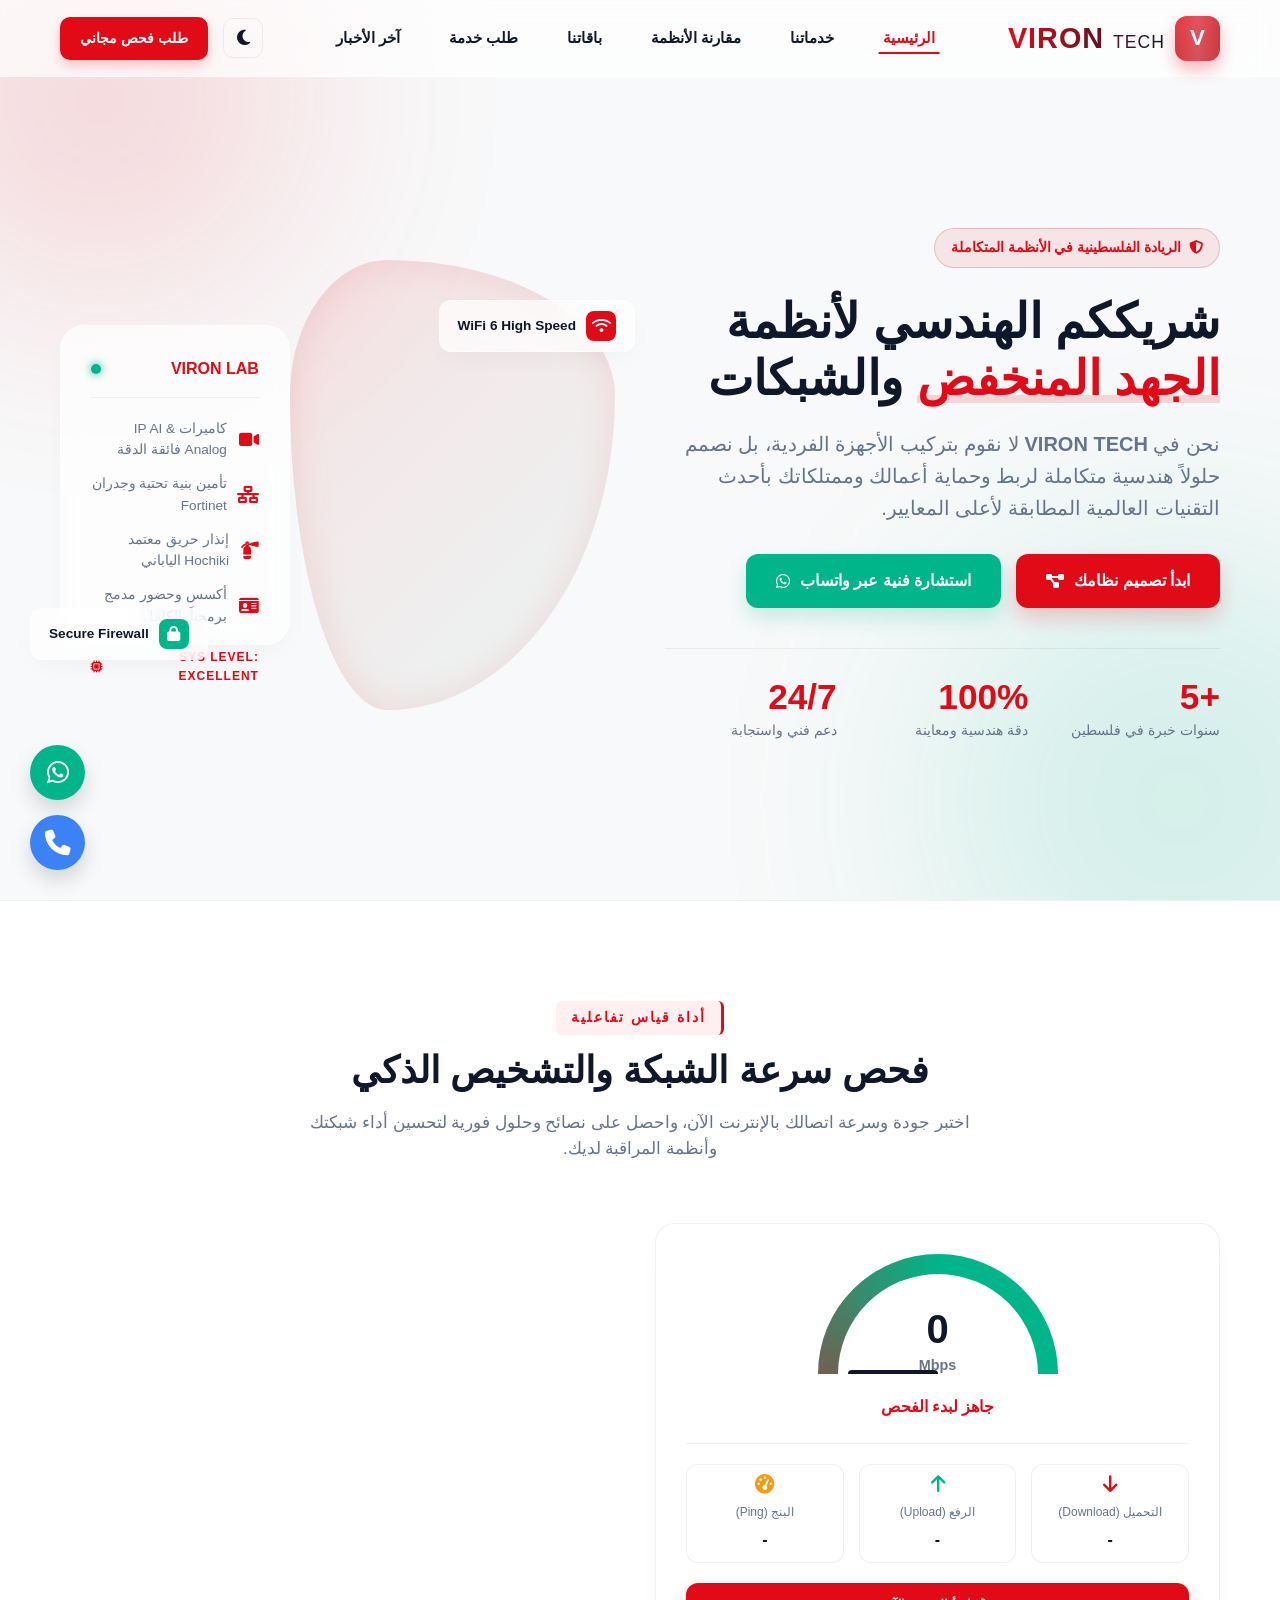
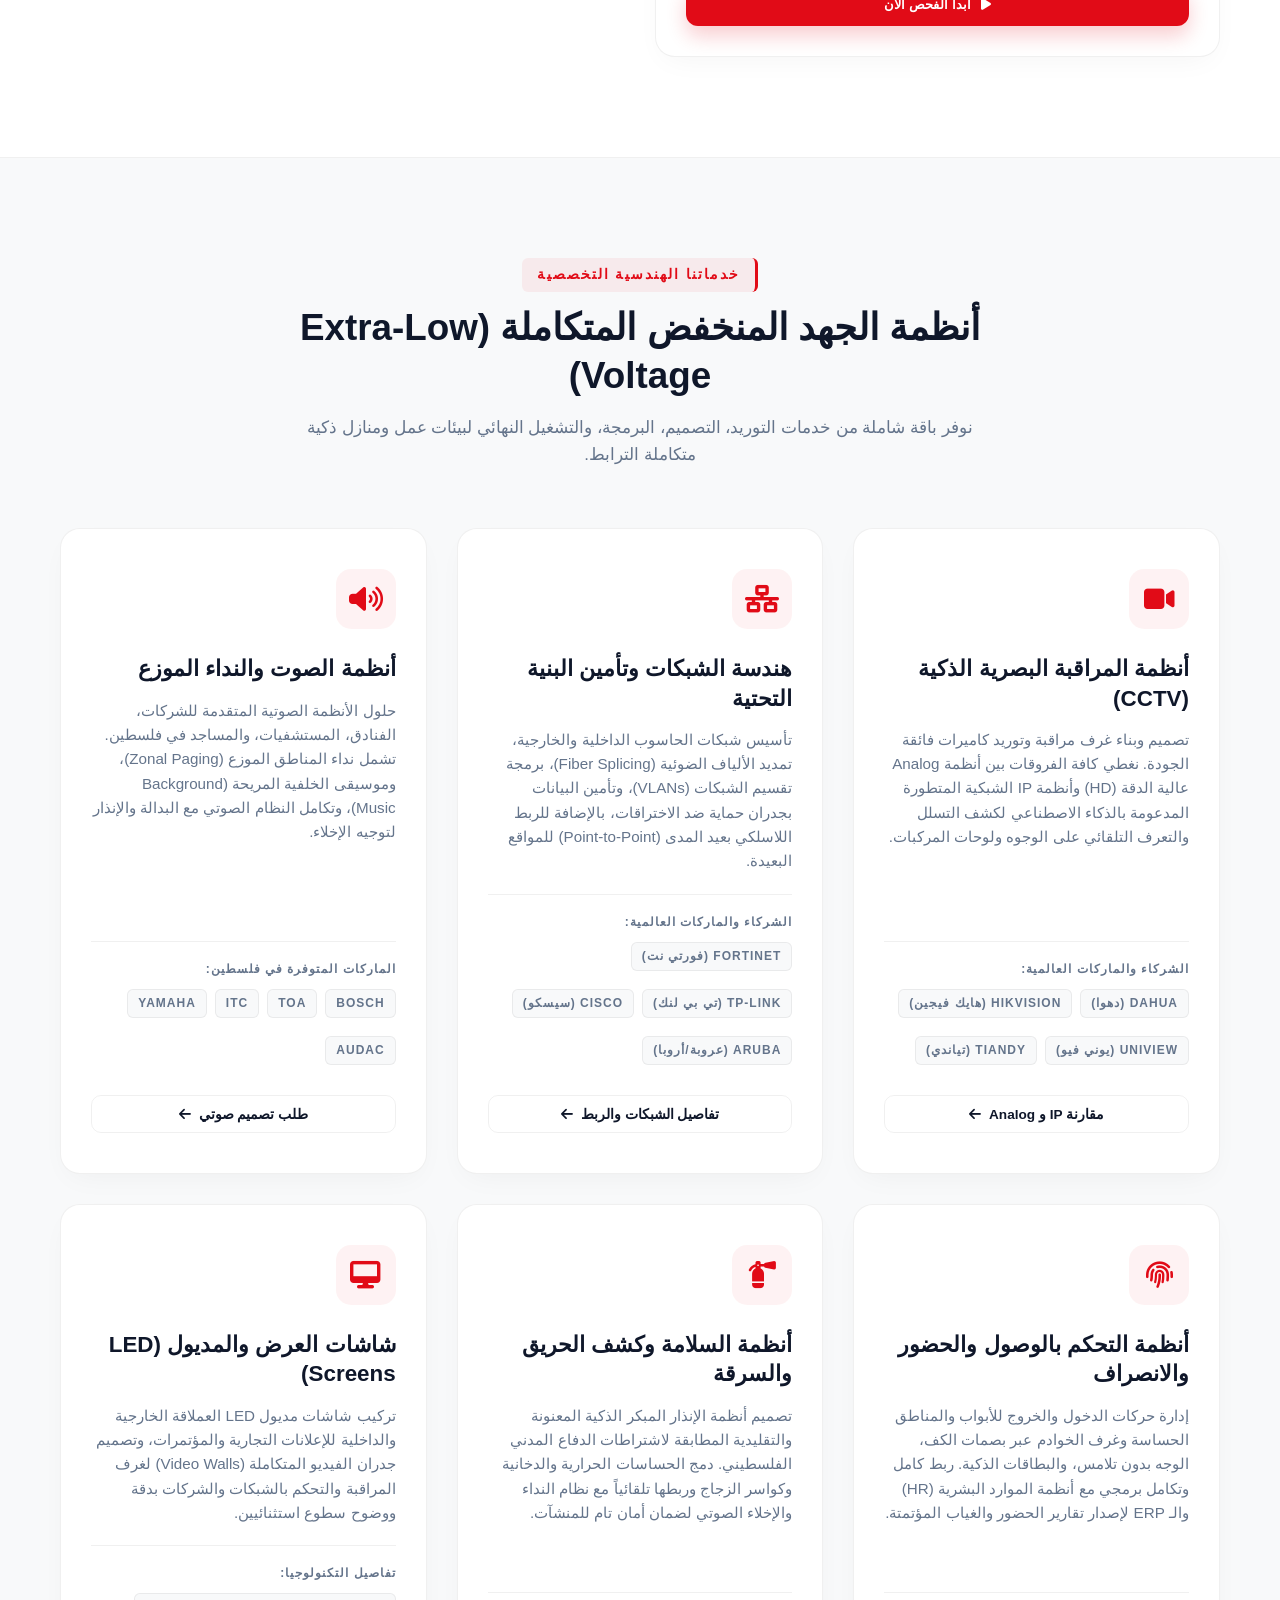
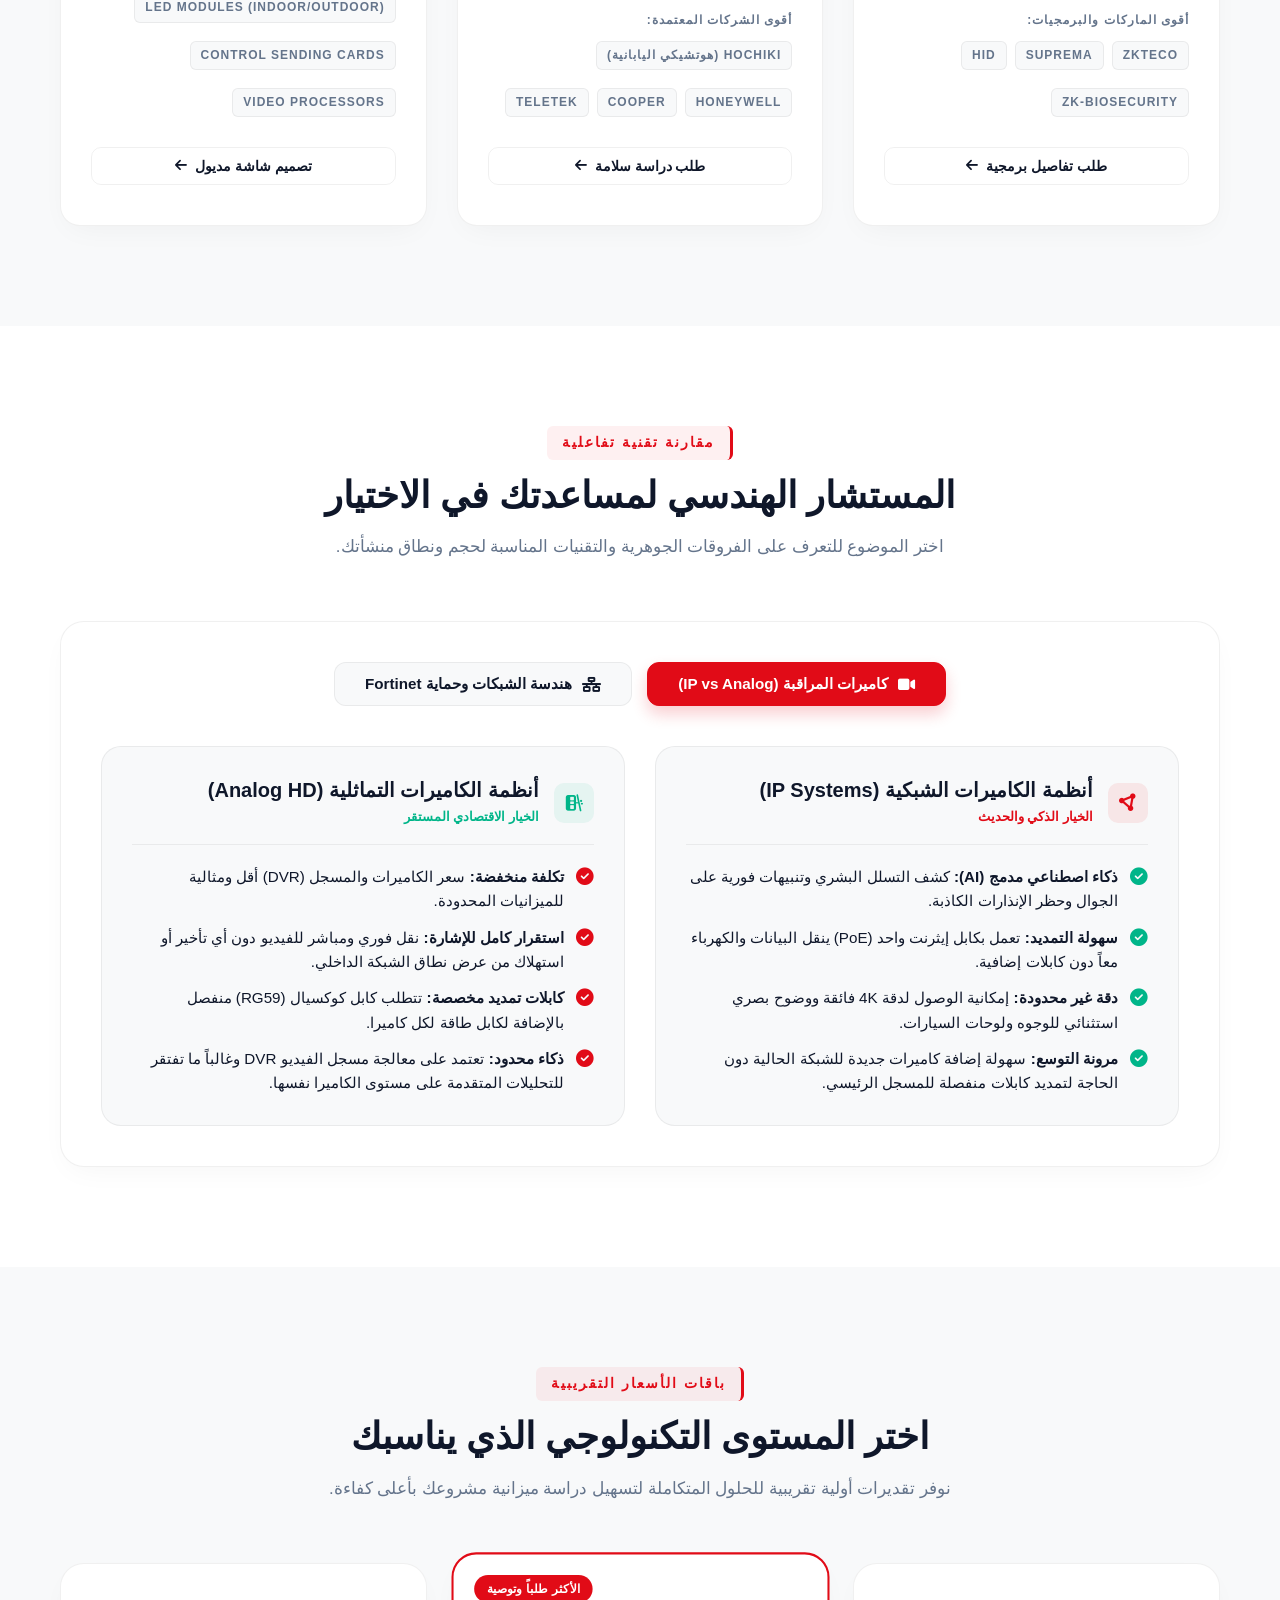
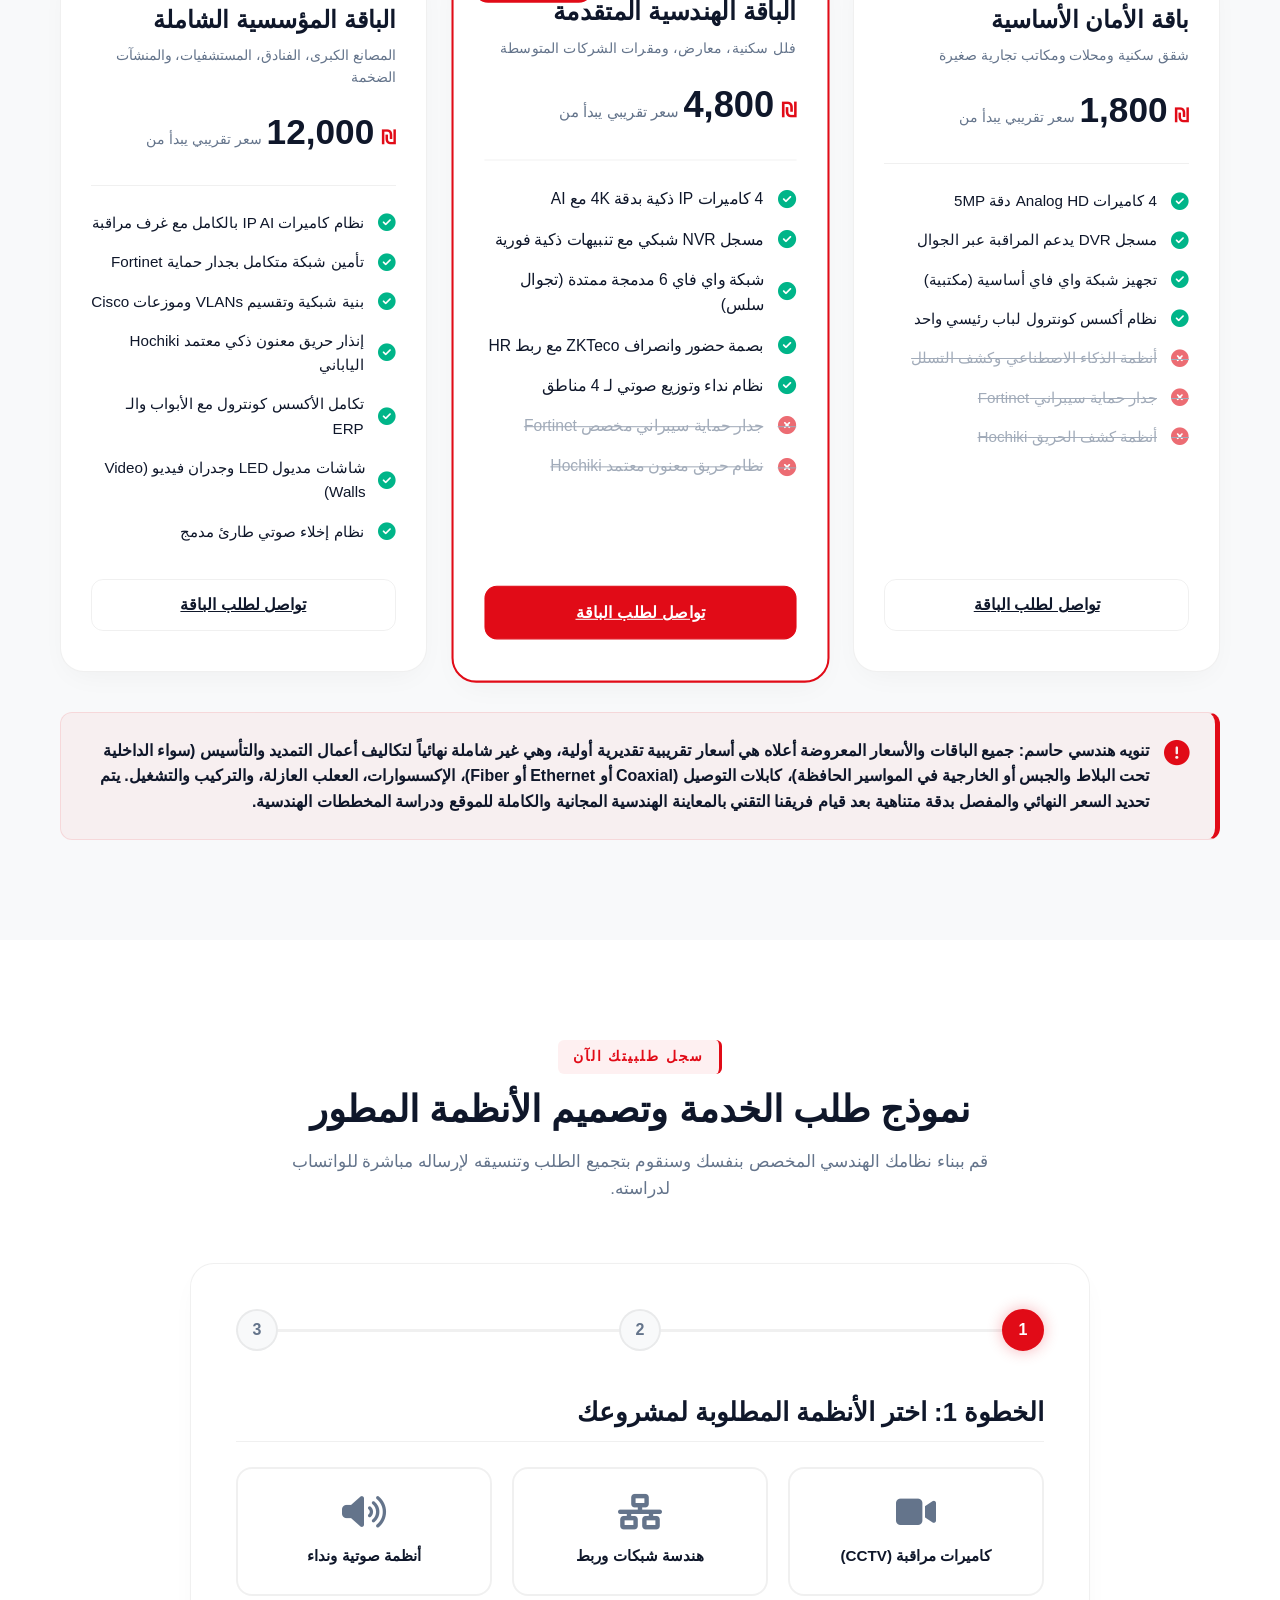
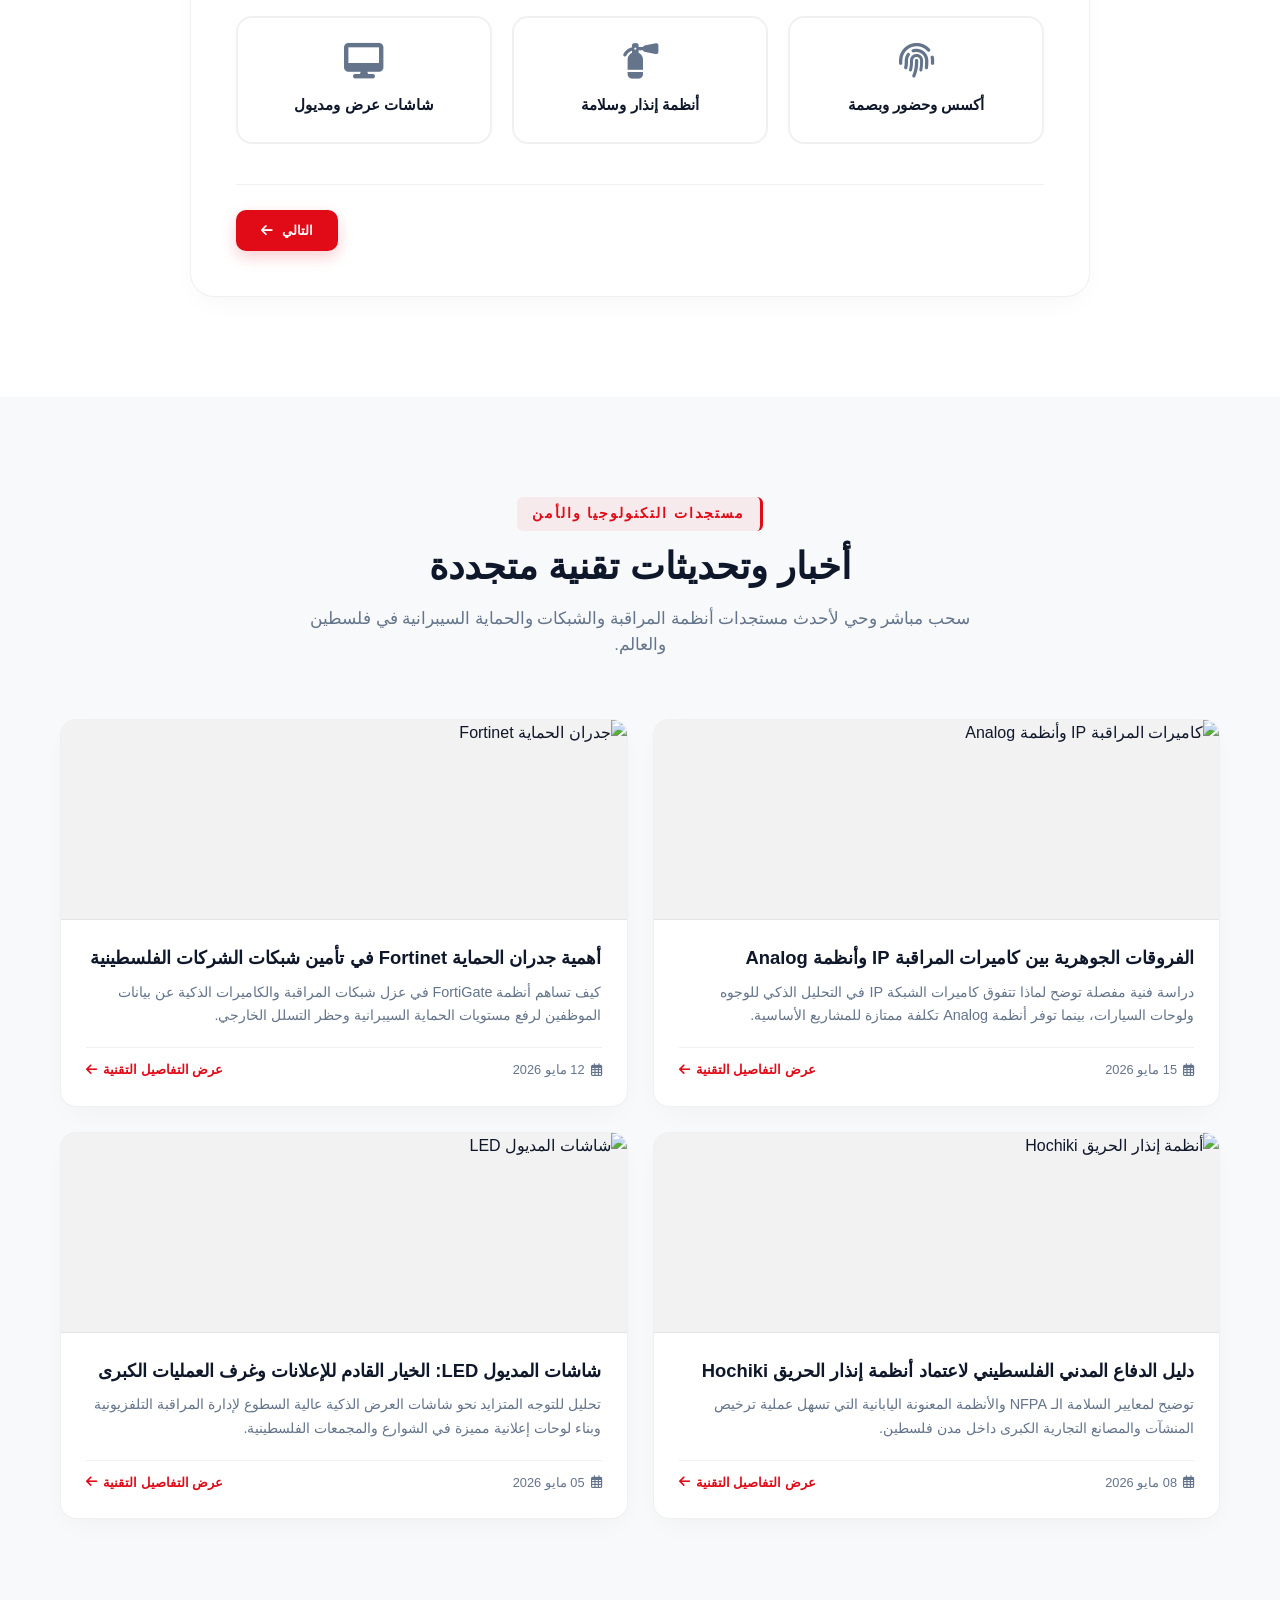
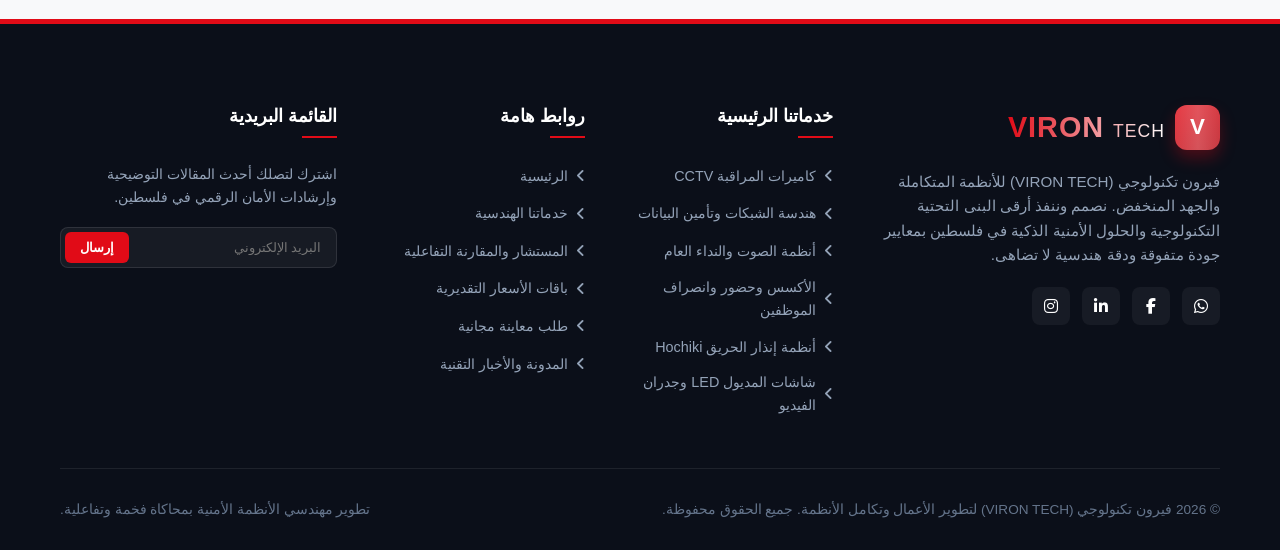
==== commit e9558115: "Add files via upload" ====
--- a/index.html
+++ b/index.html
@@ -134,6 +134,87 @@
                     <div class="floating-badge fb-2">
                         <i class="fas fa-lock"></i>
                         <span>Secure Firewall</span>
+                    </div>
+                </div>
+            </div>
+        </div>
+    </section>
+
+    <!-- --- SMART NETWORK DIAGNOSTICS --- -->
+    <section class="section" id="network-speed" style="background: var(--bg-card); border-top: 1px solid var(--border-color); border-bottom: 1px solid var(--border-color);">
+        <div class="container">
+            <div class="section-header">
+                <span class="section-badge">أداة قياس تفاعلية</span>
+                <h2 class="section-title">فحص سرعة الشبكة والتشخيص الذكي</h2>
+                <p class="section-desc">اختبر جودة وسرعة اتصالك بالإنترنت الآن، واحصل على نصائح وحلول فورية لتحسين أداء شبكتك وأنظمة المراقبة لديك.</p>
+            </div>
+
+            <div class="speed-test-wrapper">
+                <div class="speed-test-card">
+                    <!-- Gauge Container -->
+                    <div class="gauge-outer">
+                        <div class="gauge-body">
+                            <div class="gauge-fill" id="gaugeFill"></div>
+                            <div class="gauge-cover">
+                                <span class="speed-value" id="speedValue">0</span>
+                                <span class="speed-unit">Mbps</span>
+                            </div>
+                        </div>
+                        <div class="gauge-needle-wrapper">
+                            <div class="gauge-needle" id="gaugeNeedle"></div>
+                        </div>
+                    </div>
+
+                    <!-- Progress / Testing Phase -->
+                    <div class="test-phase" id="testPhase">جاهز لبدء الفحص</div>
+
+                    <!-- Metrics Grid -->
+                    <div class="metrics-grid">
+                        <div class="metric-box">
+                            <i class="fas fa-arrow-down download-icon"></i>
+                            <span class="metric-label">التحميل (Download)</span>
+                            <span class="metric-val" id="downloadVal">-</span>
+                        </div>
+                        <div class="metric-box">
+                            <i class="fas fa-arrow-up upload-icon"></i>
+                            <span class="metric-label">الرفع (Upload)</span>
+                            <span class="metric-val" id="uploadVal">-</span>
+                        </div>
+                        <div class="metric-box">
+                            <i class="fas fa-tachometer-alt ping-icon"></i>
+                            <span class="metric-label">البنج (Ping)</span>
+                            <span class="metric-val" id="pingVal">-</span>
+                        </div>
+                    </div>
+
+                    <!-- Action Button -->
+                    <button class="btn btn-primary" id="startSpeedTestBtn" style="width: 100%; margin-top: 20px; justify-content: center; gap: 10px;">
+                        <i class="fas fa-play"></i> ابدأ الفحص الآن
+                    </button>
+                </div>
+
+                <!-- Results and Solutions Box -->
+                <div class="solutions-card" id="solutionsCard" style="display: none;">
+                    <div class="solutions-header">
+                        <div class="status-badge" id="networkStatusBadge">تحليل الشبكة</div>
+                        <h3 id="solutionsTitle" style="font-size: 1.25rem; font-weight: 700; color: var(--text-main); margin: 0;">نتائج الفحص والتشخيص الذكي</h3>
+                    </div>
+                    <div class="solutions-body">
+                        <p class="solutions-intro" id="solutionsIntro" style="font-size: 0.95rem; line-height: 1.6; color: var(--text-muted); margin-bottom: 20px;"></p>
+                        
+                        <div class="solutions-list-wrapper">
+                            <h4 style="font-size: 0.95rem; font-weight: 700; margin-bottom: 12px; color: var(--text-main);">📋 الحلول والتحسينات المقترحة لشبكتك:</h4>
+                            <ul class="solutions-list" id="solutionsList">
+                                <!-- Populated dynamically -->
+                            </ul>
+                        </div>
+
+                        <div class="contact-advice" style="text-align: center; border-top: 1px solid var(--border-color); padding-top: 20px; margin-top: 20px;">
+                            <p style="font-size: 0.88rem; color: var(--text-muted); margin-bottom: 15px;">هل تعاني من مشاكل مستمرة في تغطية الواي فاي أو بطء استجابة الكاميرات؟</p>
+                            <a href="https://wa.me/972593417639" target="_blank" class="btn btn-outline" style="display: inline-flex; justify-content: center; gap: 8px; width: 100%;">
+                                <i class="fab fa-whatsapp" style="color: #25d366;"></i> استشر مهندسي فيرون تيك مجاناً
+                            </a>
+                        </div>
                     </div>
                 </div>
             </div>
@@ -591,87 +672,6 @@
         </div>
     </section>
 
-    <!-- --- SMART NETWORK DIAGNOSTICS --- -->
-    <section class="section" id="network-speed" style="background: var(--bg-card); border-top: 1px solid var(--border-color); border-bottom: 1px solid var(--border-color);">
-        <div class="container">
-            <div class="section-header">
-                <span class="section-badge">أداة قياس تفاعلية</span>
-                <h2 class="section-title">فحص سرعة الشبكة والتشخيص الذكي</h2>
-                <p class="section-desc">اختبر جودة وسرعة اتصالك بالإنترنت الآن، واحصل على نصائح وحلول فورية لتحسين أداء شبكتك وأنظمة المراقبة لديك.</p>
-            </div>
-
-            <div class="speed-test-wrapper">
-                <div class="speed-test-card">
-                    <!-- Gauge Container -->
-                    <div class="gauge-outer">
-                        <div class="gauge-body">
-                            <div class="gauge-fill" id="gaugeFill"></div>
-                            <div class="gauge-cover">
-                                <span class="speed-value" id="speedValue">0</span>
-                                <span class="speed-unit">Mbps</span>
-                            </div>
-                        </div>
-                        <div class="gauge-needle-wrapper">
-                            <div class="gauge-needle" id="gaugeNeedle"></div>
-                        </div>
-                    </div>
-
-                    <!-- Progress / Testing Phase -->
-                    <div class="test-phase" id="testPhase">جاهز لبدء الفحص</div>
-
-                    <!-- Metrics Grid -->
-                    <div class="metrics-grid">
-                        <div class="metric-box">
-                            <i class="fas fa-arrow-down download-icon"></i>
-                            <span class="metric-label">التحميل (Download)</span>
-                            <span class="metric-val" id="downloadVal">-</span>
-                        </div>
-                        <div class="metric-box">
-                            <i class="fas fa-arrow-up upload-icon"></i>
-                            <span class="metric-label">الرفع (Upload)</span>
-                            <span class="metric-val" id="uploadVal">-</span>
-                        </div>
-                        <div class="metric-box">
-                            <i class="fas fa-tachometer-alt ping-icon"></i>
-                            <span class="metric-label">البنج (Ping)</span>
-                            <span class="metric-val" id="pingVal">-</span>
-                        </div>
-                    </div>
-
-                    <!-- Action Button -->
-                    <button class="btn btn-primary" id="startSpeedTestBtn" style="width: 100%; margin-top: 20px; justify-content: center; gap: 10px;">
-                        <i class="fas fa-play"></i> ابدأ الفحص الآن
-                    </button>
-                </div>
-
-                <!-- Results and Solutions Box -->
-                <div class="solutions-card" id="solutionsCard" style="display: none;">
-                    <div class="solutions-header">
-                        <div class="status-badge" id="networkStatusBadge">تحليل الشبكة</div>
-                        <h3 id="solutionsTitle" style="font-size: 1.25rem; font-weight: 700; color: var(--text-main); margin: 0;">نتائج الفحص والتشخيص الذكي</h3>
-                    </div>
-                    <div class="solutions-body">
-                        <p class="solutions-intro" id="solutionsIntro" style="font-size: 0.95rem; line-height: 1.6; color: var(--text-muted); margin-bottom: 20px;"></p>
-                        
-                        <div class="solutions-list-wrapper">
-                            <h4 style="font-size: 0.95rem; font-weight: 700; margin-bottom: 12px; color: var(--text-main);">📋 الحلول والتحسينات المقترحة لشبكتك:</h4>
-                            <ul class="solutions-list" id="solutionsList">
-                                <!-- Populated dynamically -->
-                            </ul>
-                        </div>
-
-                        <div class="contact-advice" style="text-align: center; border-top: 1px solid var(--border-color); padding-top: 20px; margin-top: 20px;">
-                            <p style="font-size: 0.88rem; color: var(--text-muted); margin-bottom: 15px;">هل تعاني من مشاكل مستمرة في تغطية الواي فاي أو بطء استجابة الكاميرات؟</p>
-                            <a href="https://wa.me/972593417639" target="_blank" class="btn btn-outline" style="display: inline-flex; justify-content: center; gap: 8px; width: 100%;">
-                                <i class="fab fa-whatsapp" style="color: #25d366;"></i> استشر مهندسي فيرون تيك مجاناً
-                            </a>
-                        </div>
-                    </div>
-                </div>
-            </div>
-        </div>
-    </section>
-
     <!-- --- TECH NEWS SECTION --- -->
     <section class="section" id="news">
         <div class="container">
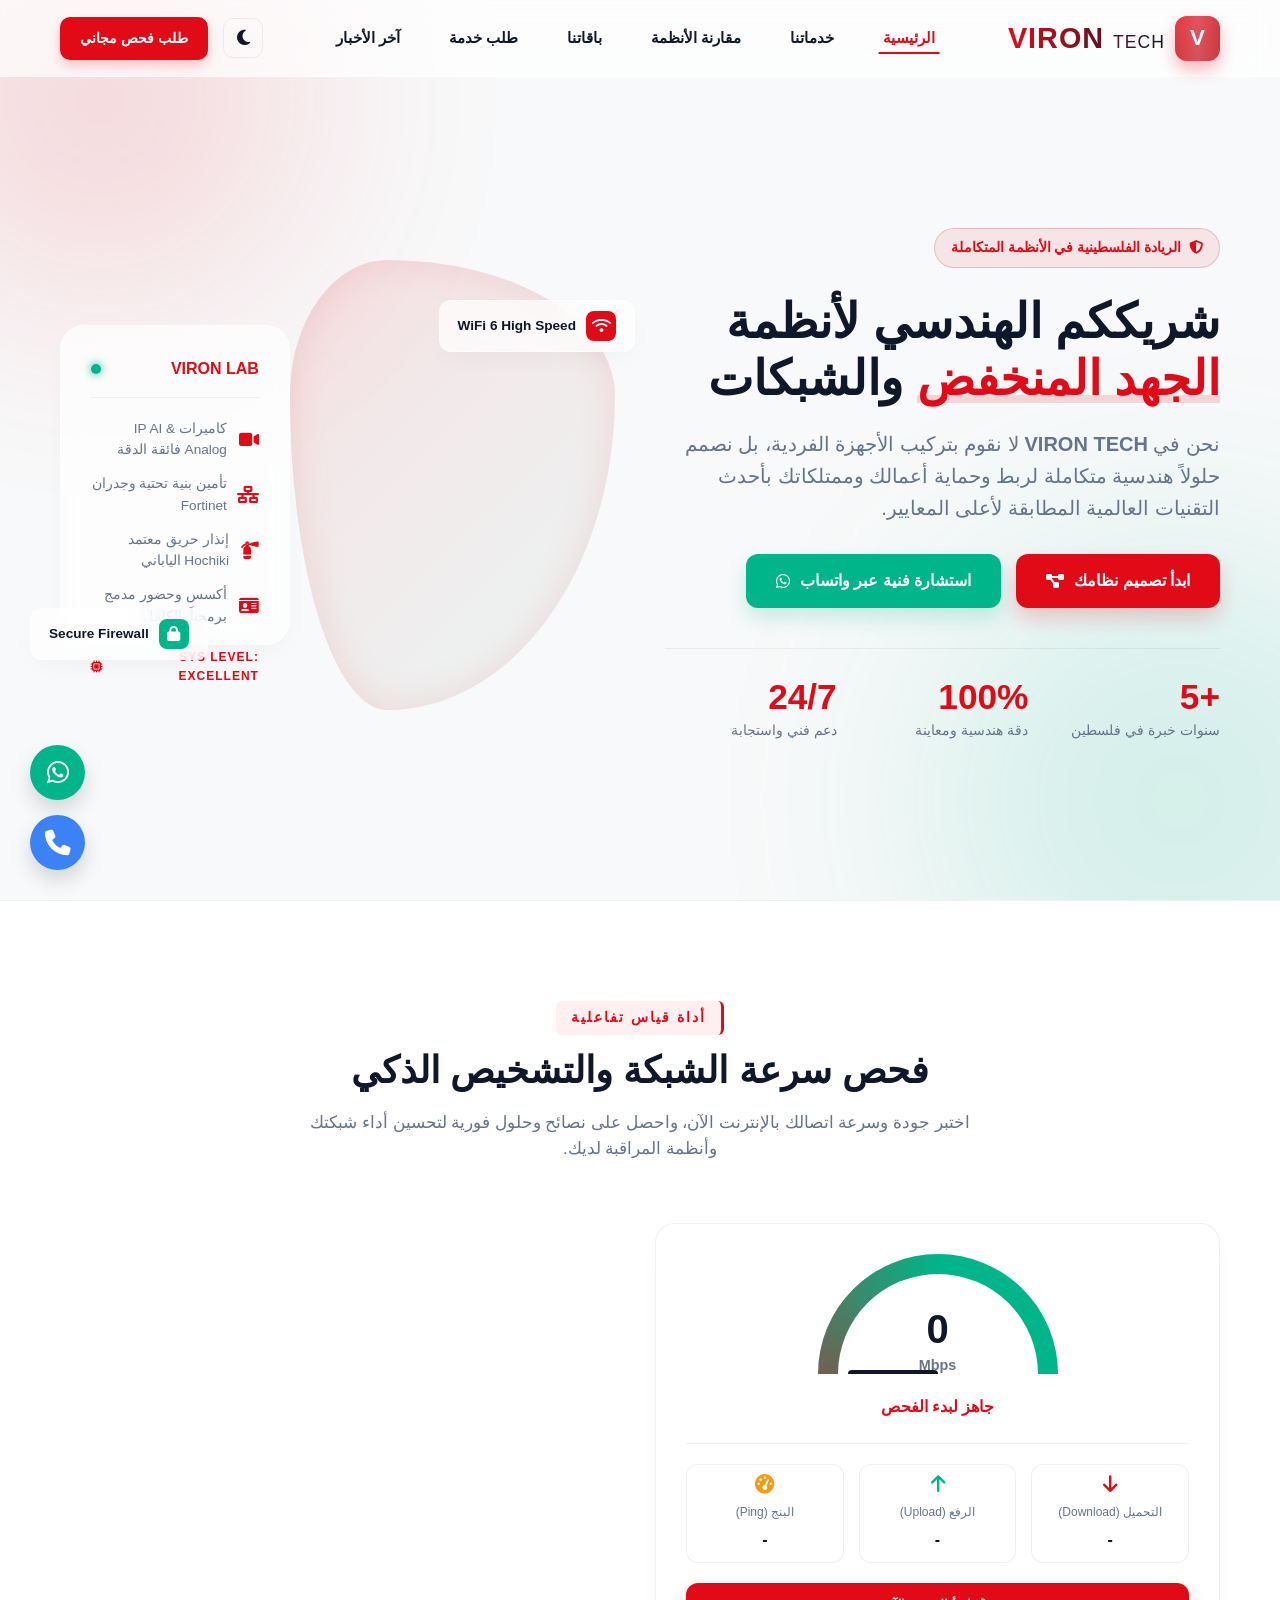
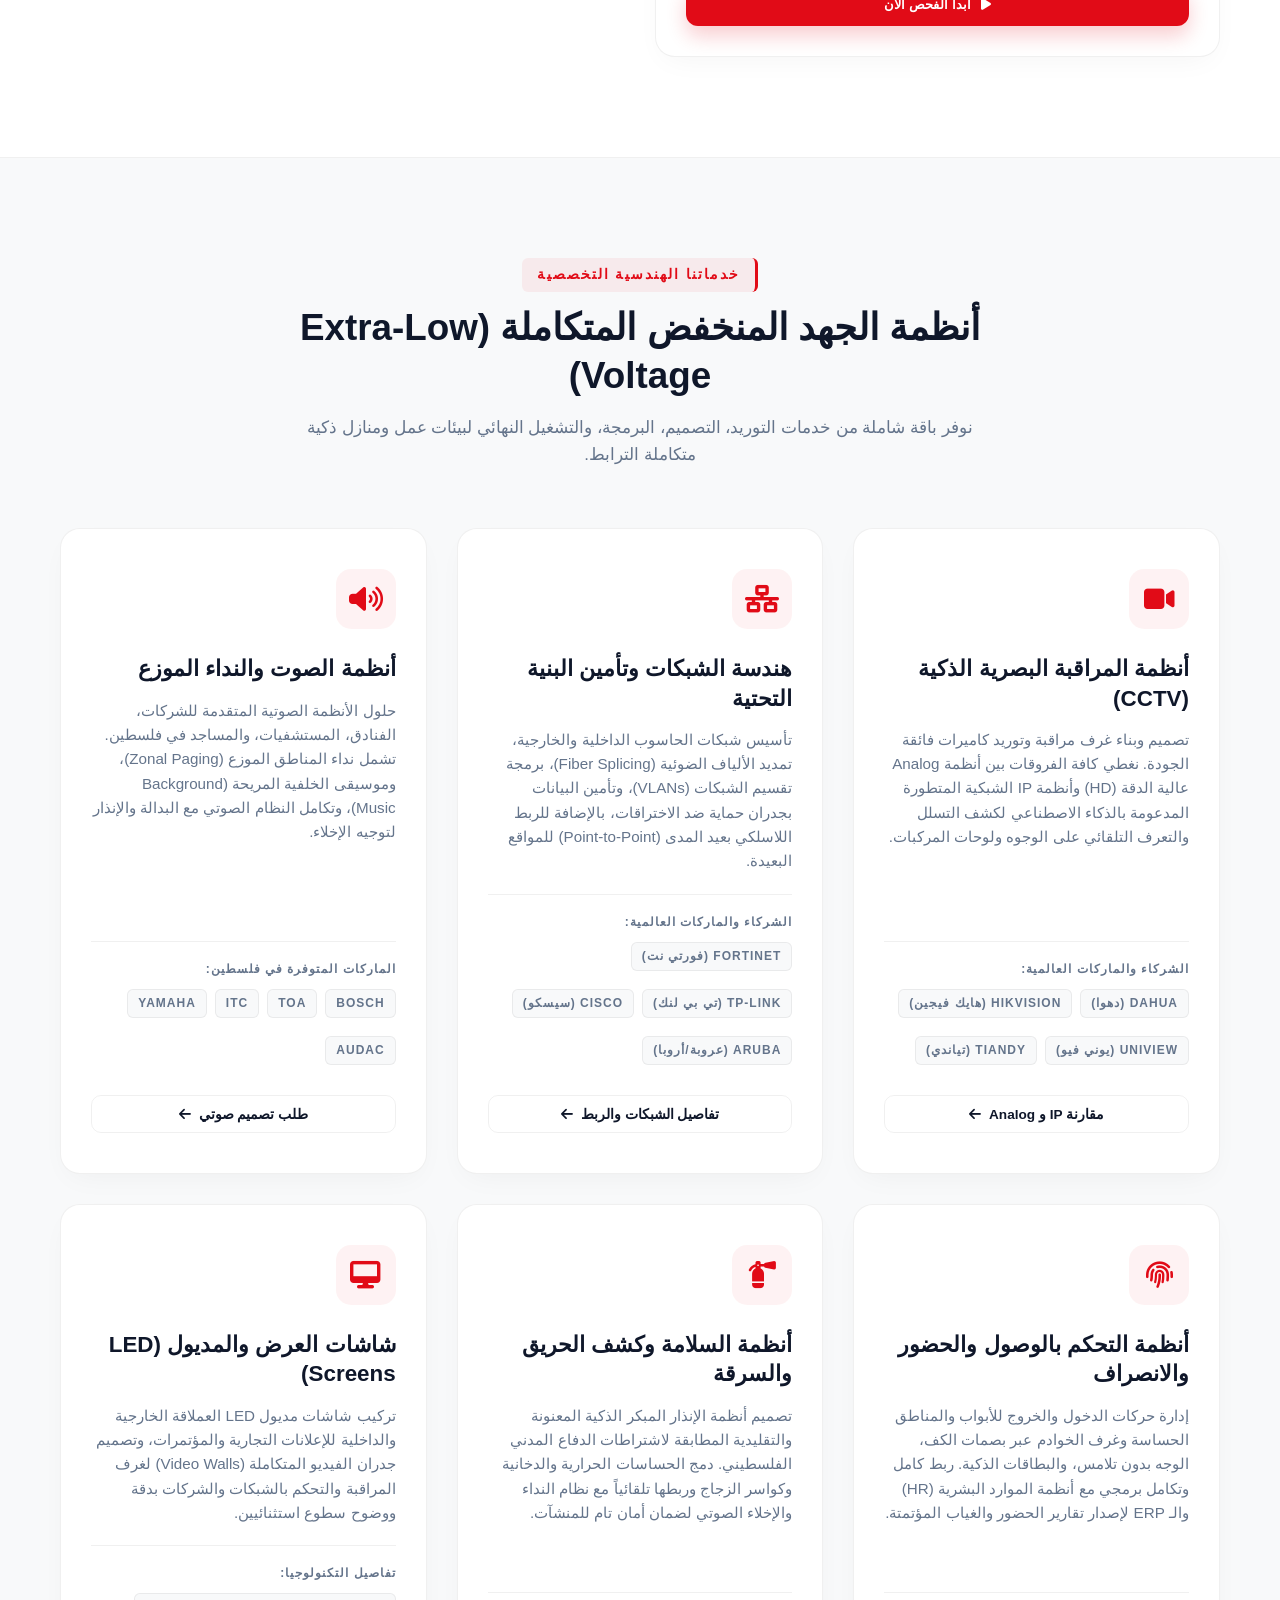
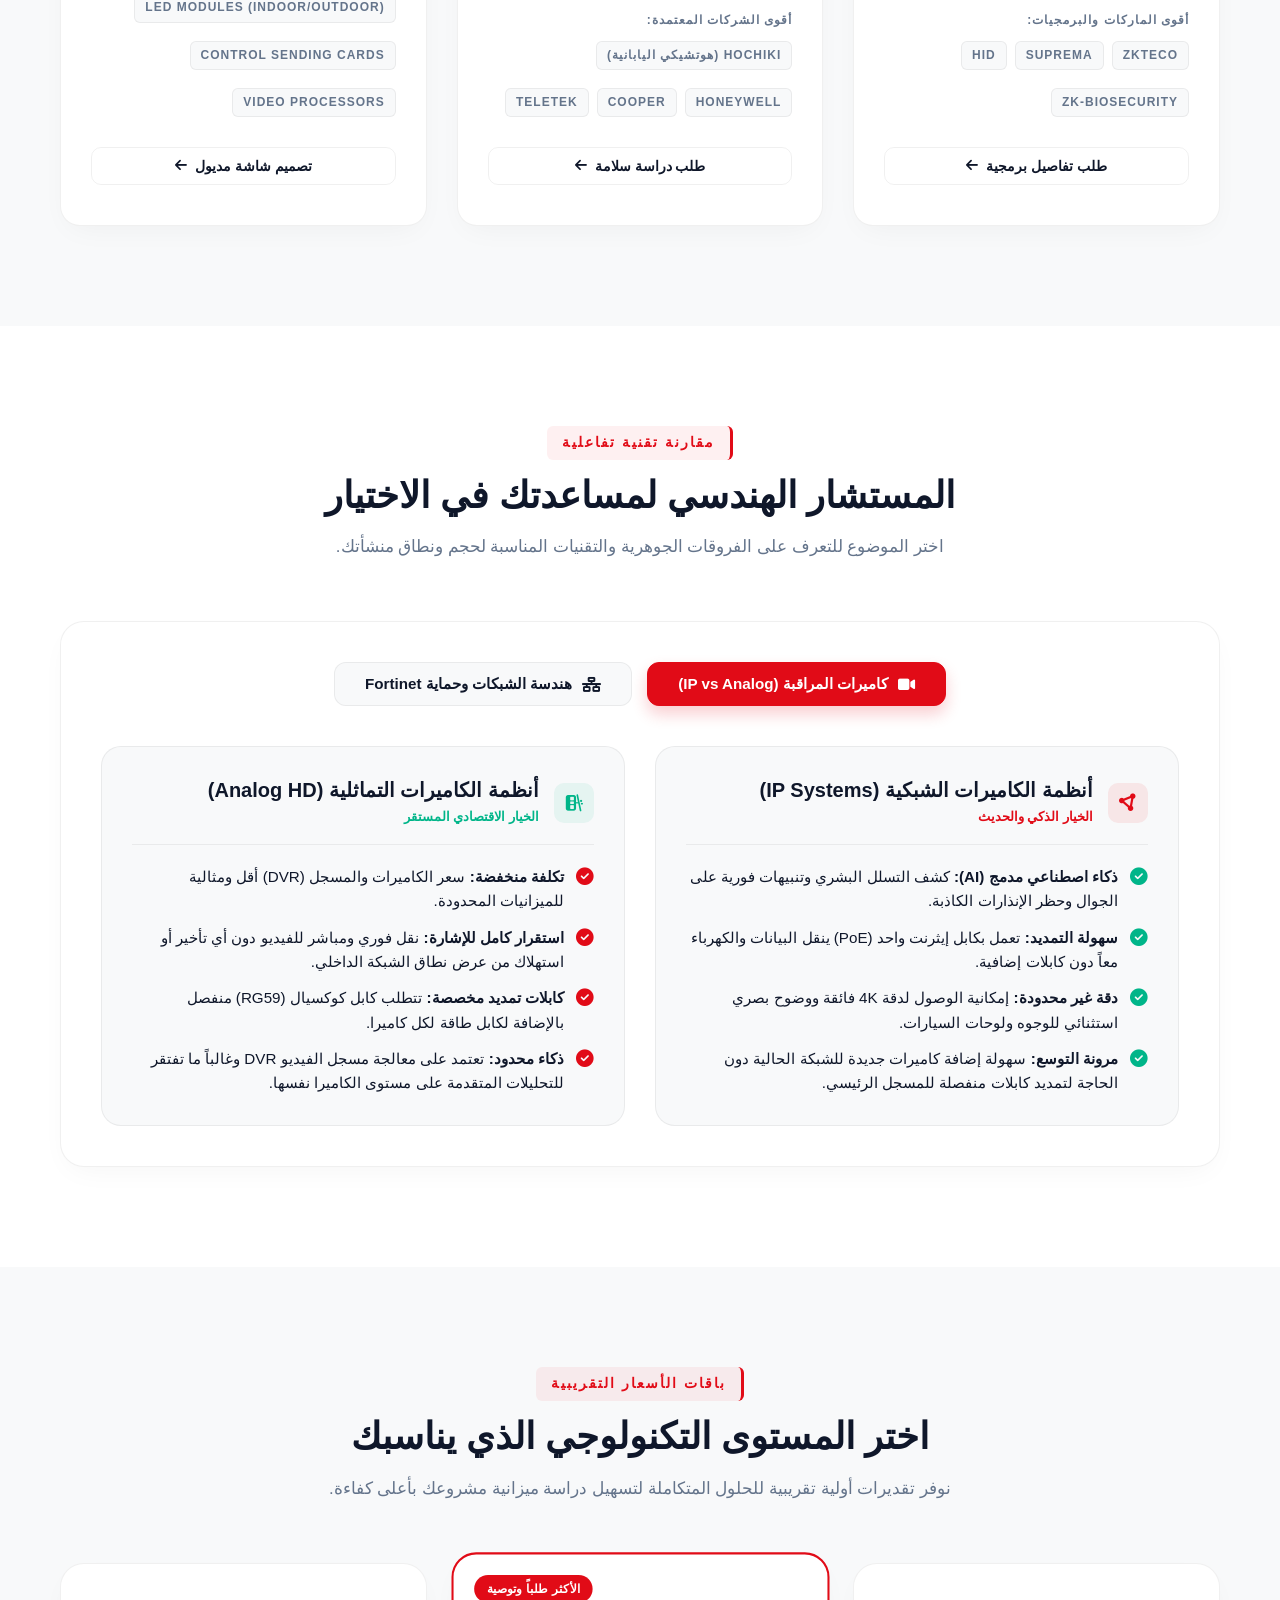
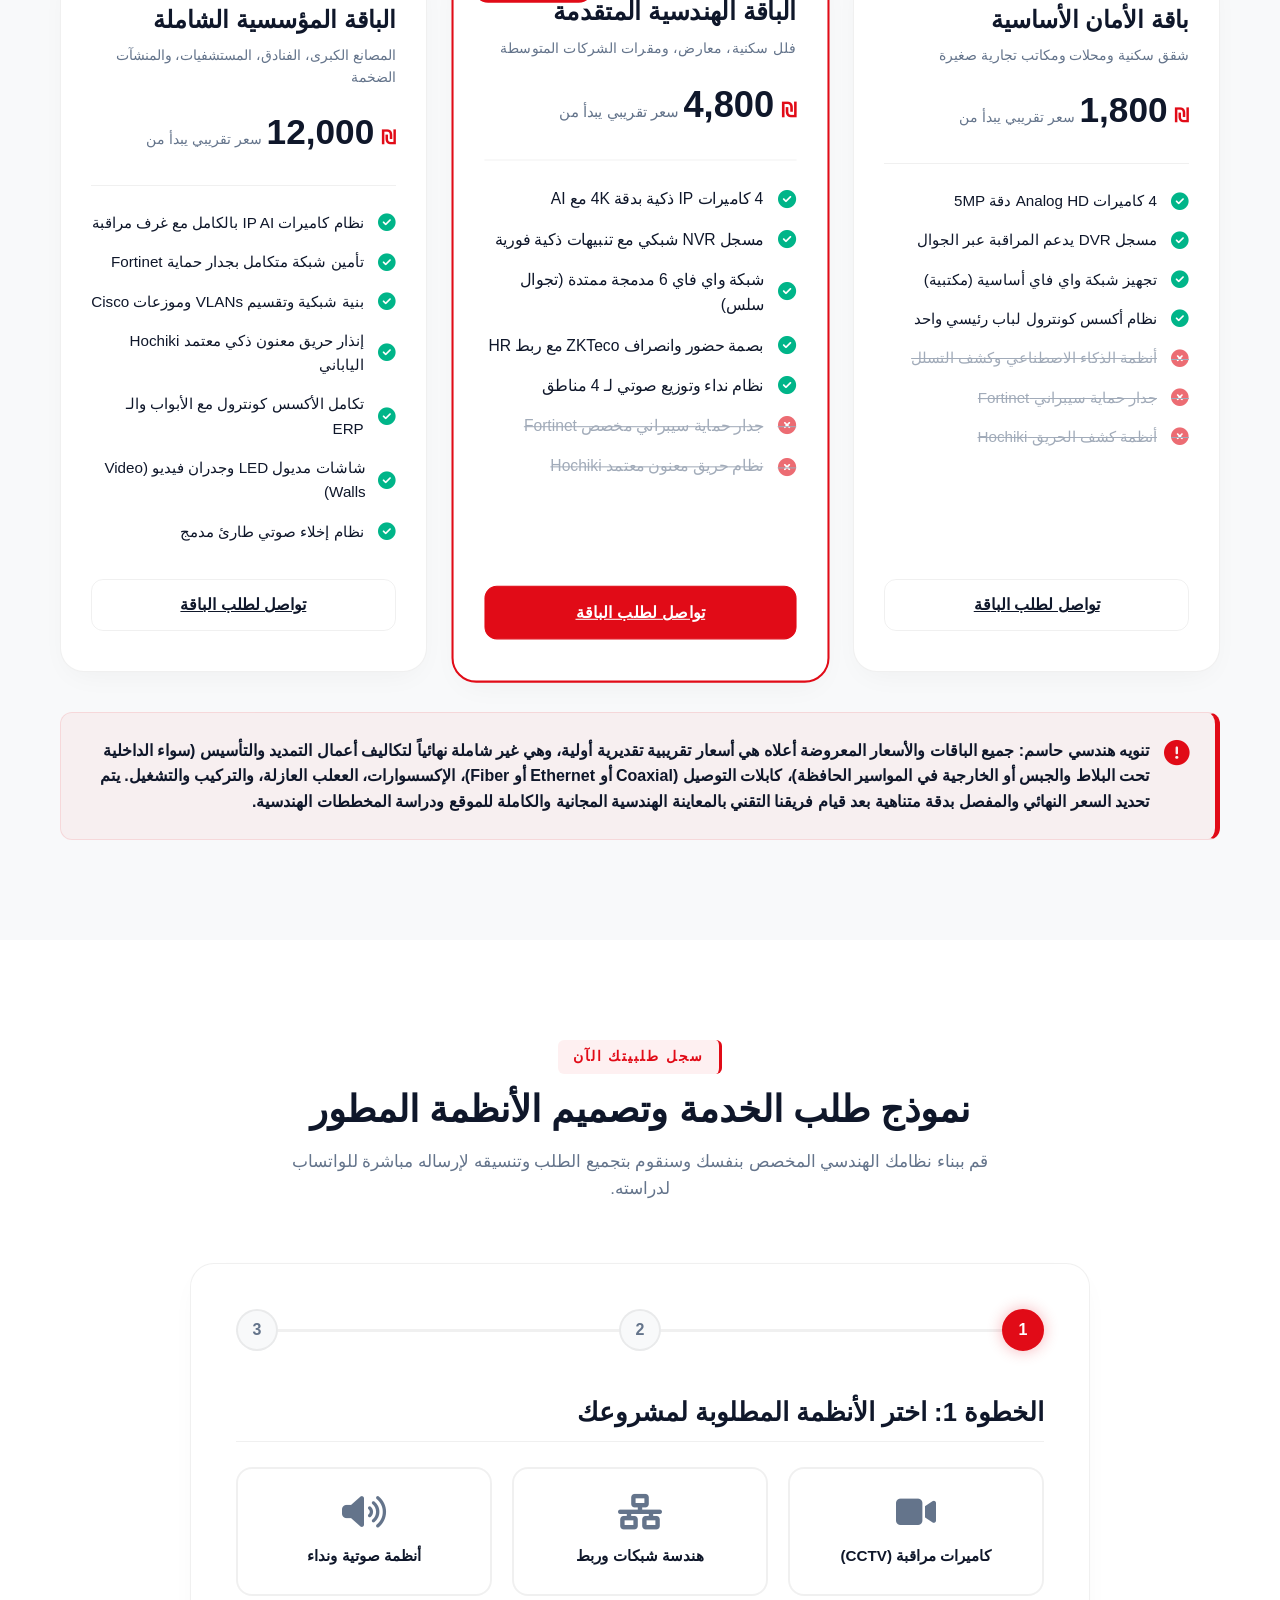
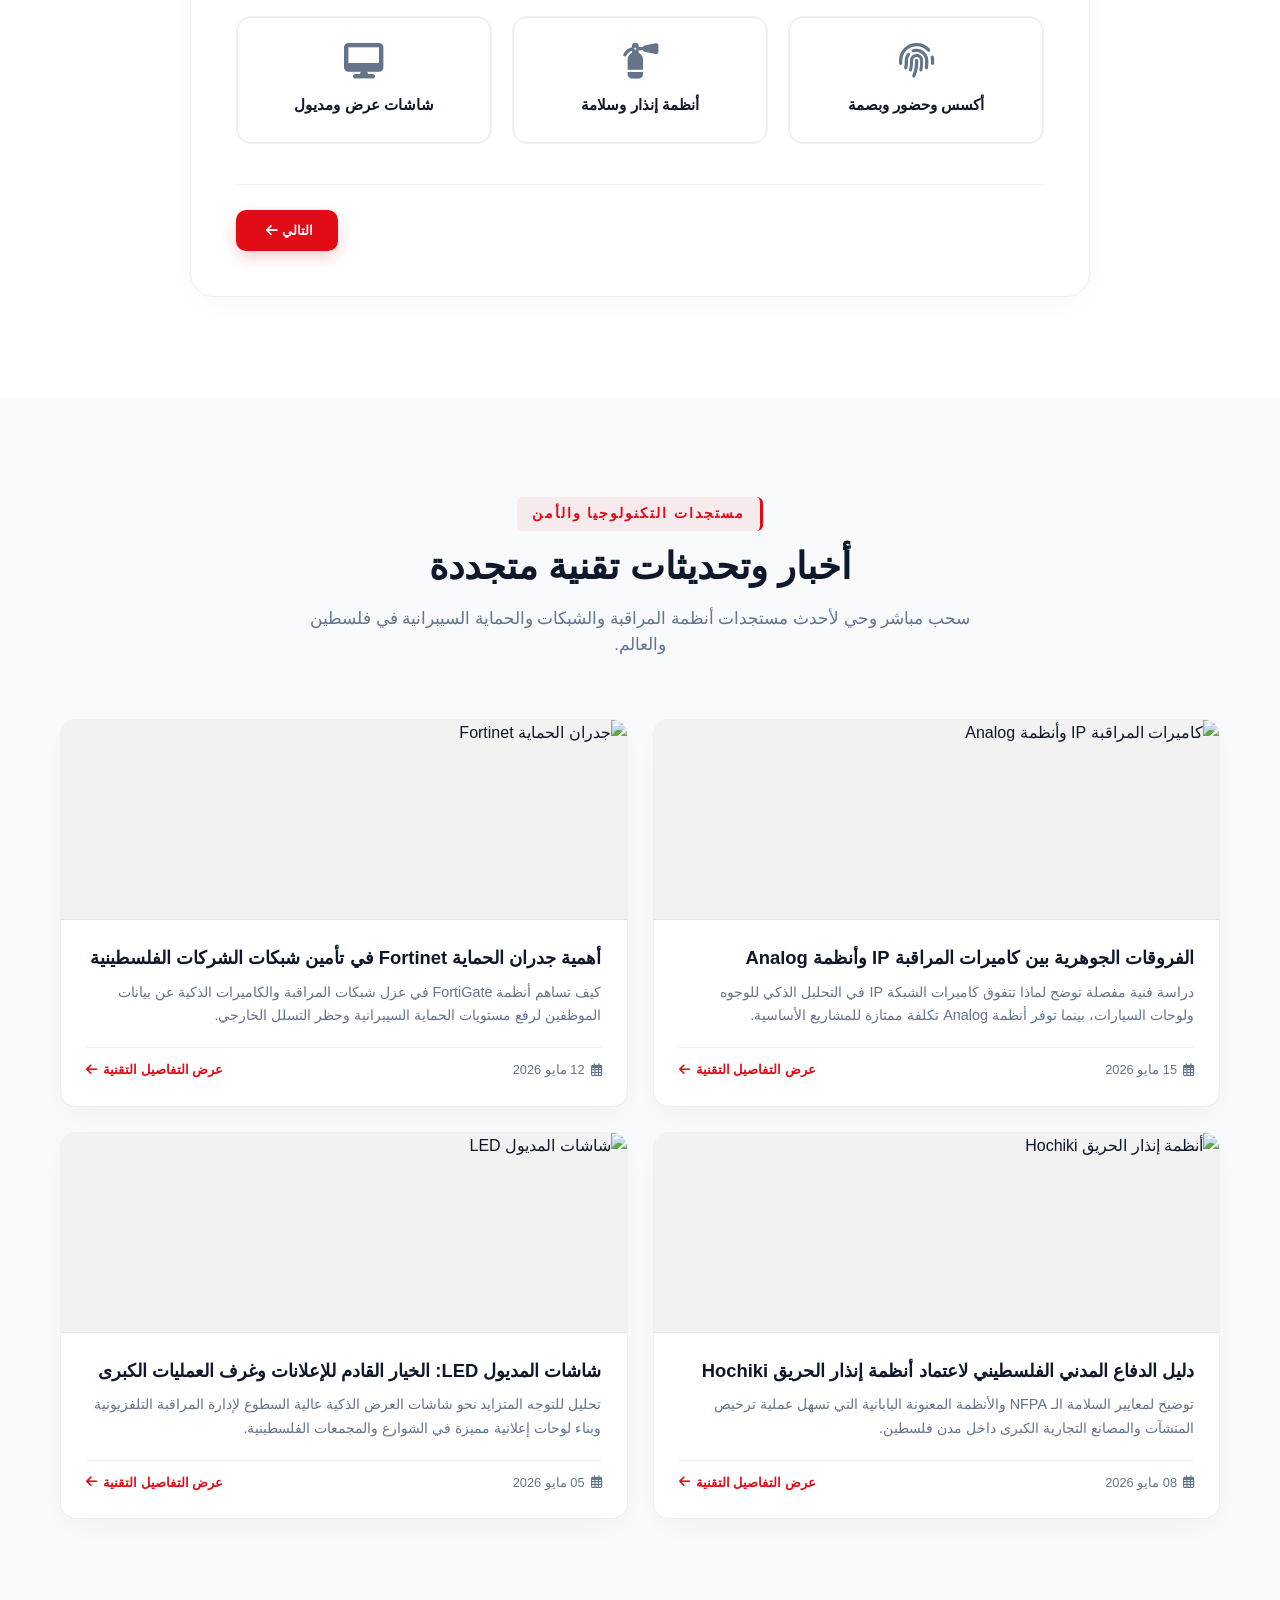
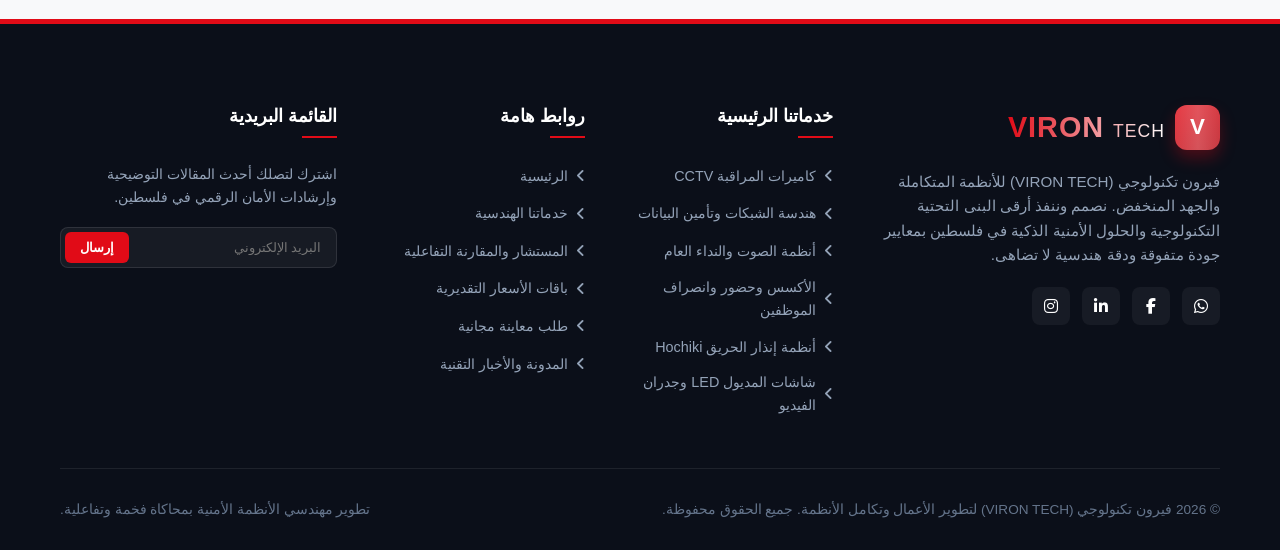
==== commit ac14a205: "Add files via upload" ====
--- a/index.html
+++ b/index.html
@@ -732,9 +732,9 @@
                 <div class="footer-newsletter">
                     <h4 class="footer-title">القائمة البريدية</h4>
                     <p>اشترك لتصلك أحدث المقالات التوضيحية وإرشادات الأمان الرقمي في فلسطين.</p>
-                    <form class="newsletter-form" onsubmit="event.preventDefault(); alert('شكرًا لك على الاشتراك في قائمتنا البريدية!'); this.reset();">
-                        <input type="email" placeholder="البريد الإلكتروني" required>
-                        <button type="submit">إرسال</button>
+                    <form class="newsletter-form" id="newsletterForm">
+                        <input type="email" name="email" placeholder="البريد الإلكتروني" required>
+                        <button type="submit" id="newsletterSubmitBtn">إرسال</button>
                     </form>
                 </div>
             </div>
@@ -747,6 +747,6 @@
     </footer>
 
     <!-- Scripts -->
-    <script src="main.js"></script>
+    <script src="main.js?v=6.0"></script>
 </body>
 </html>
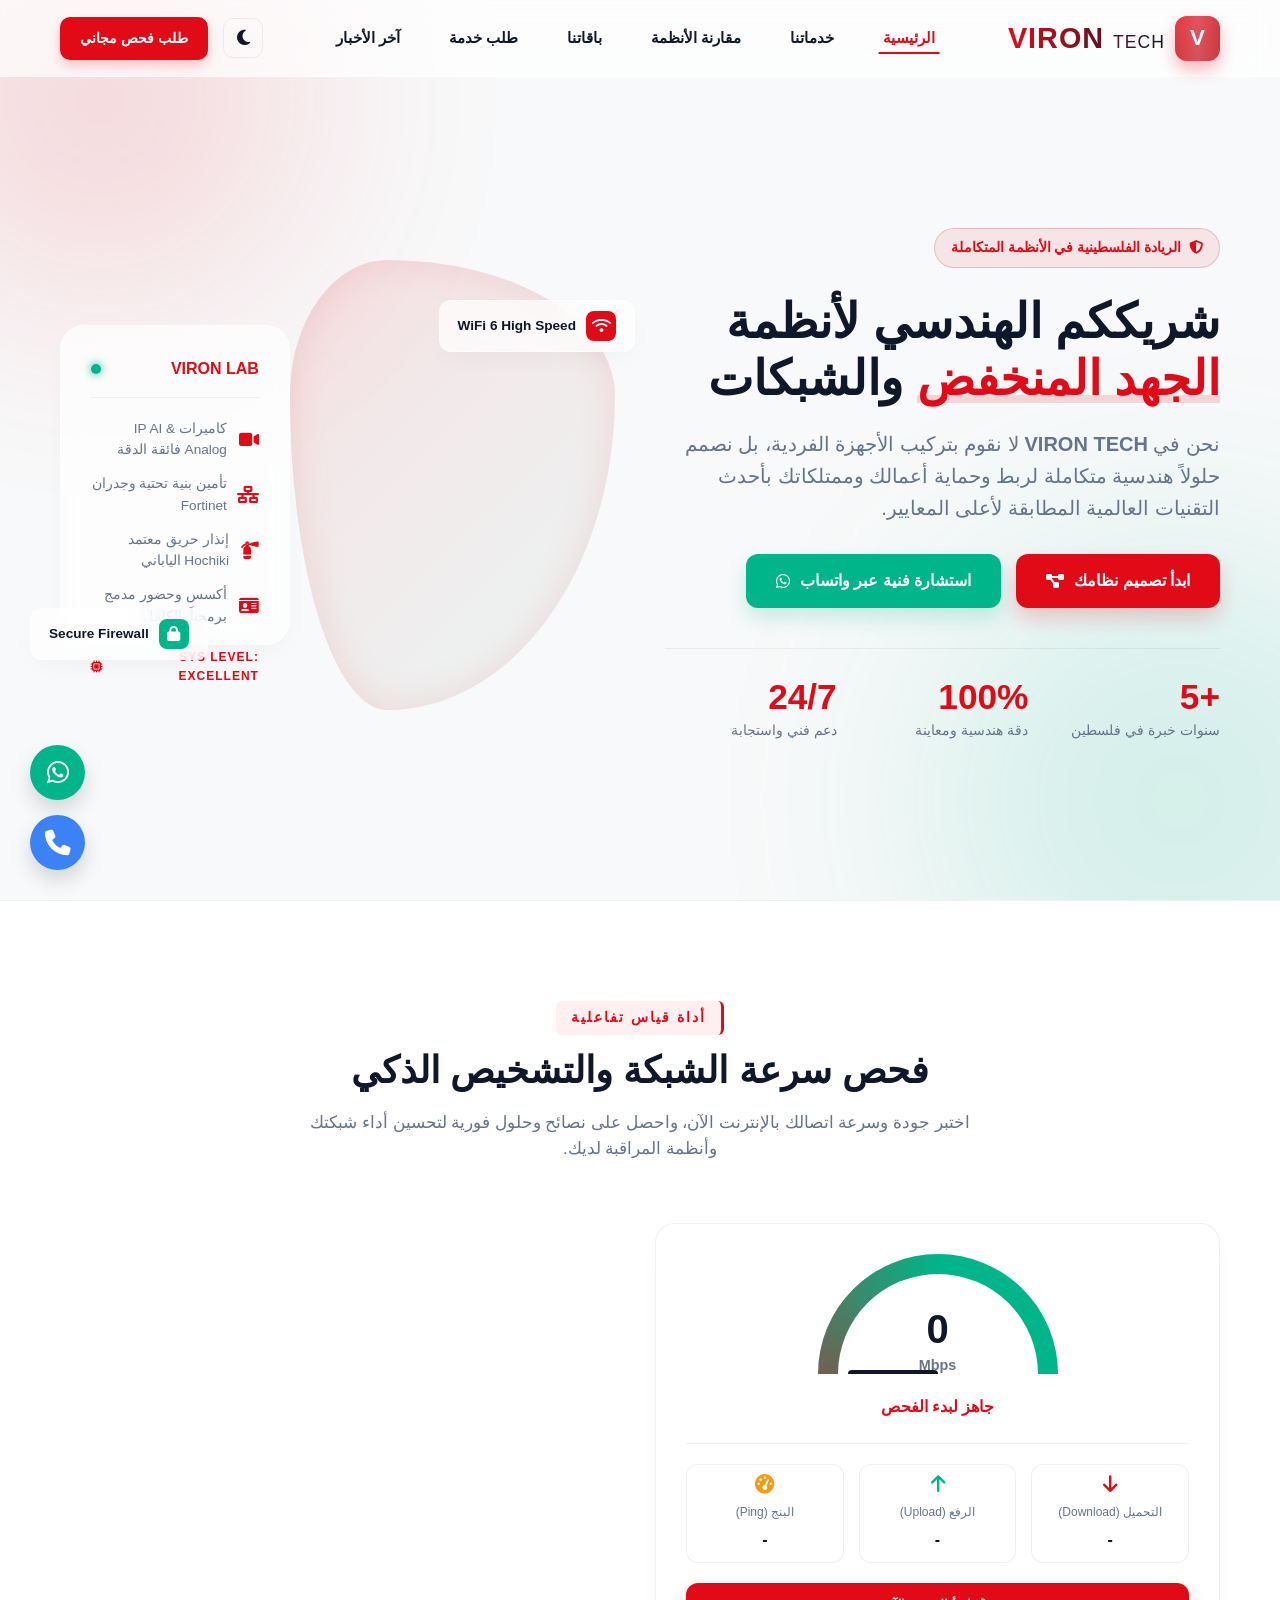
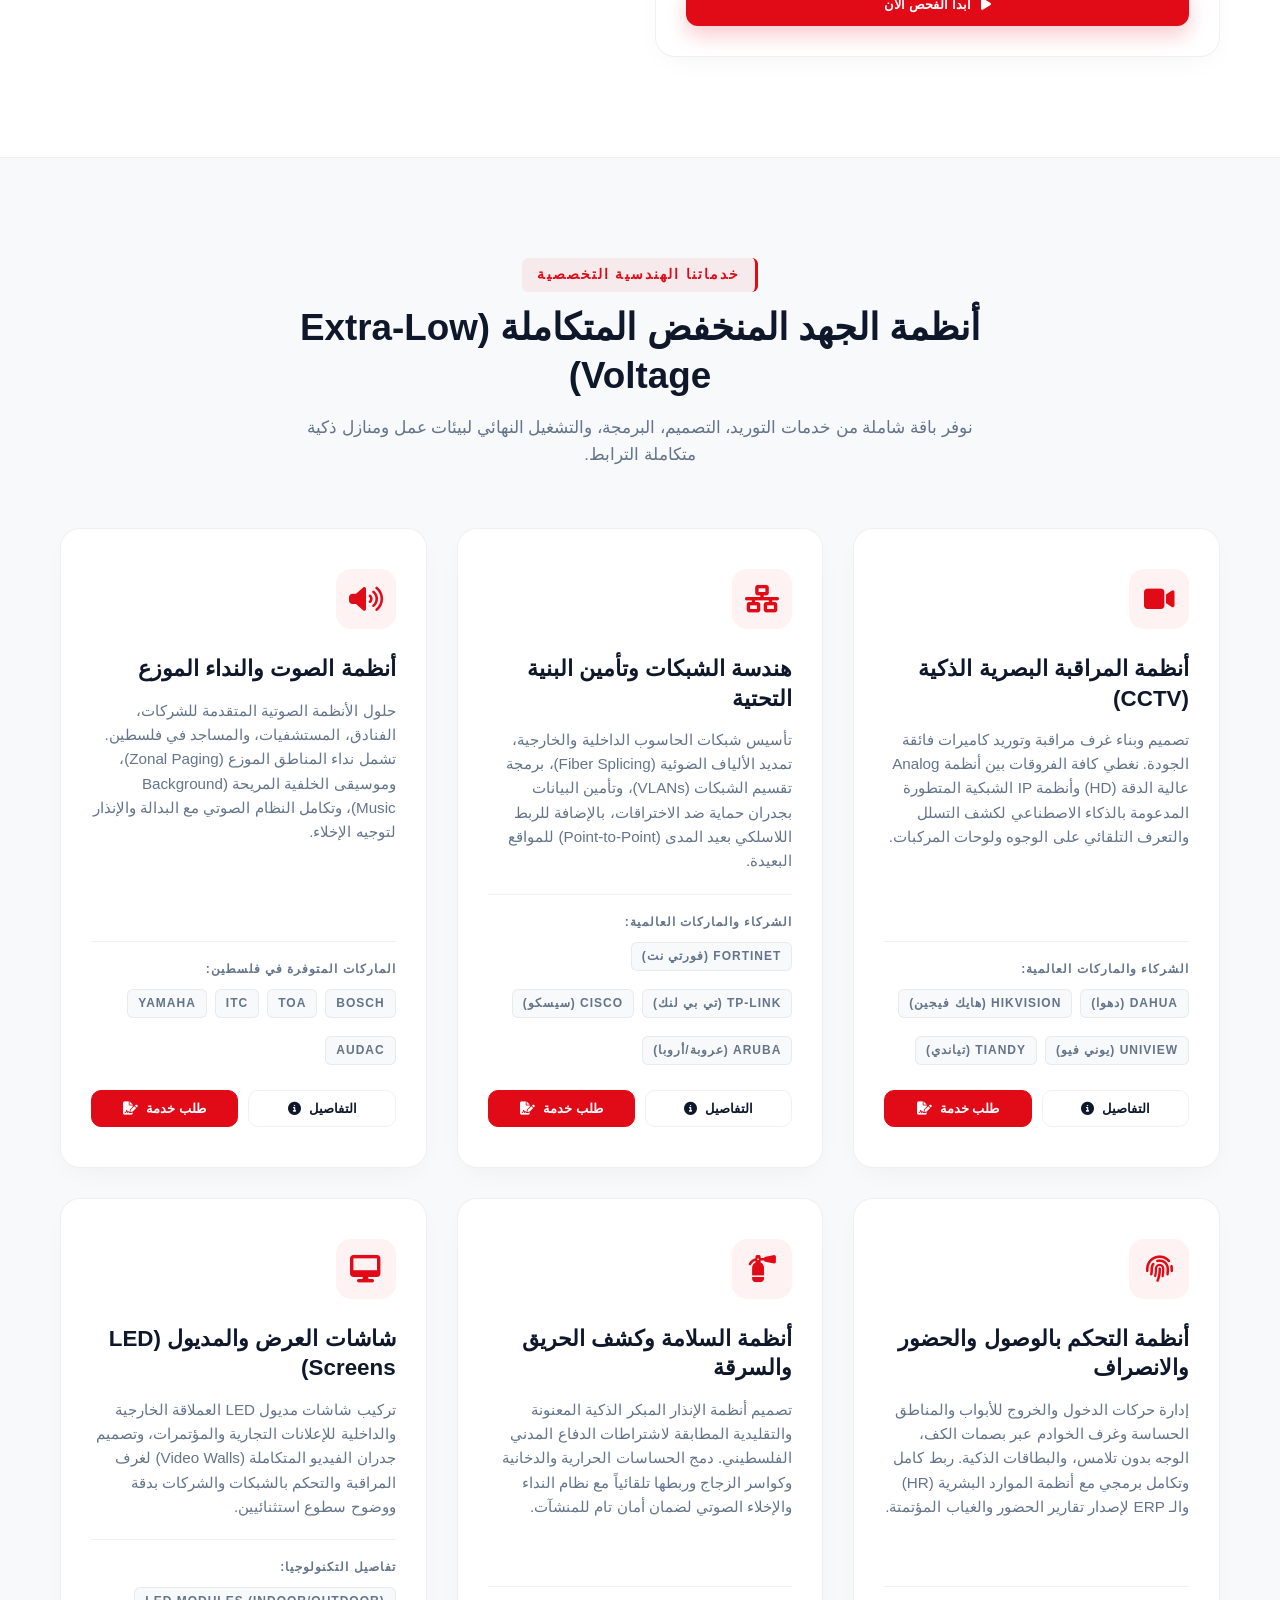
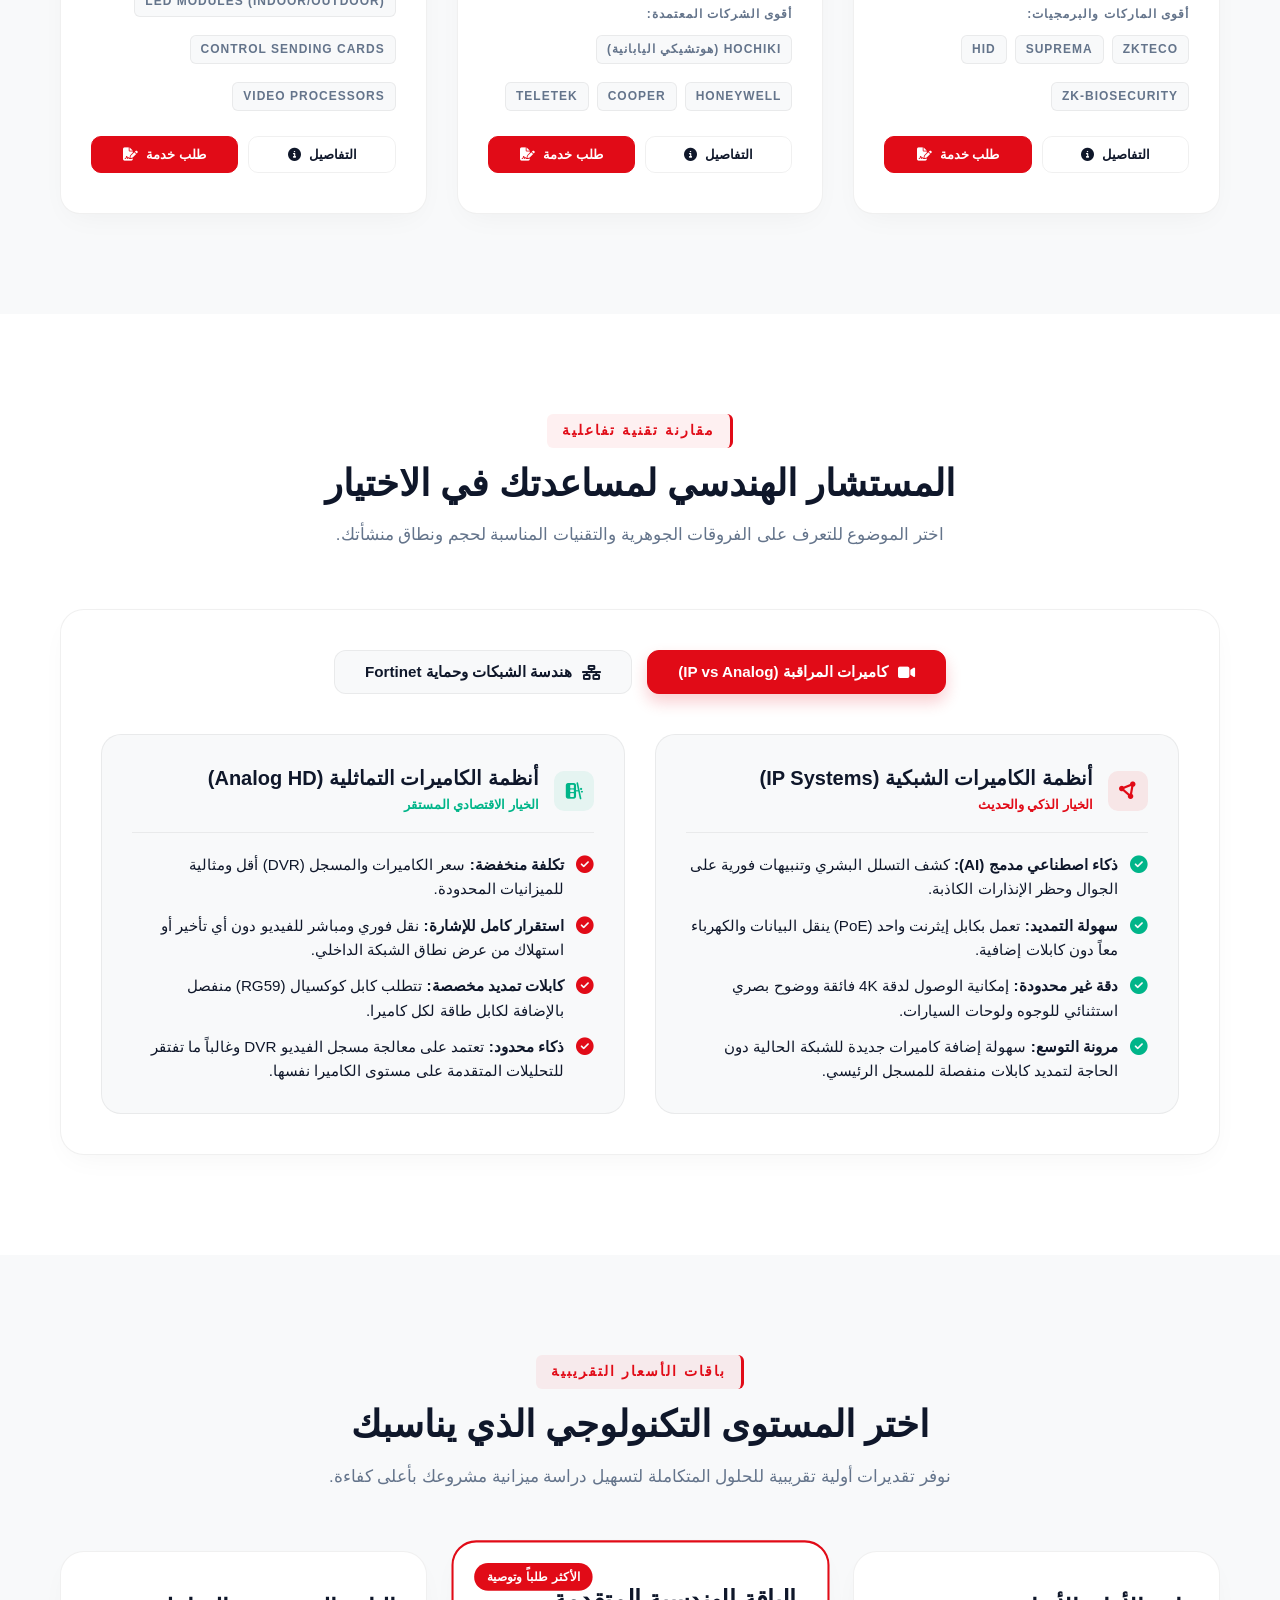
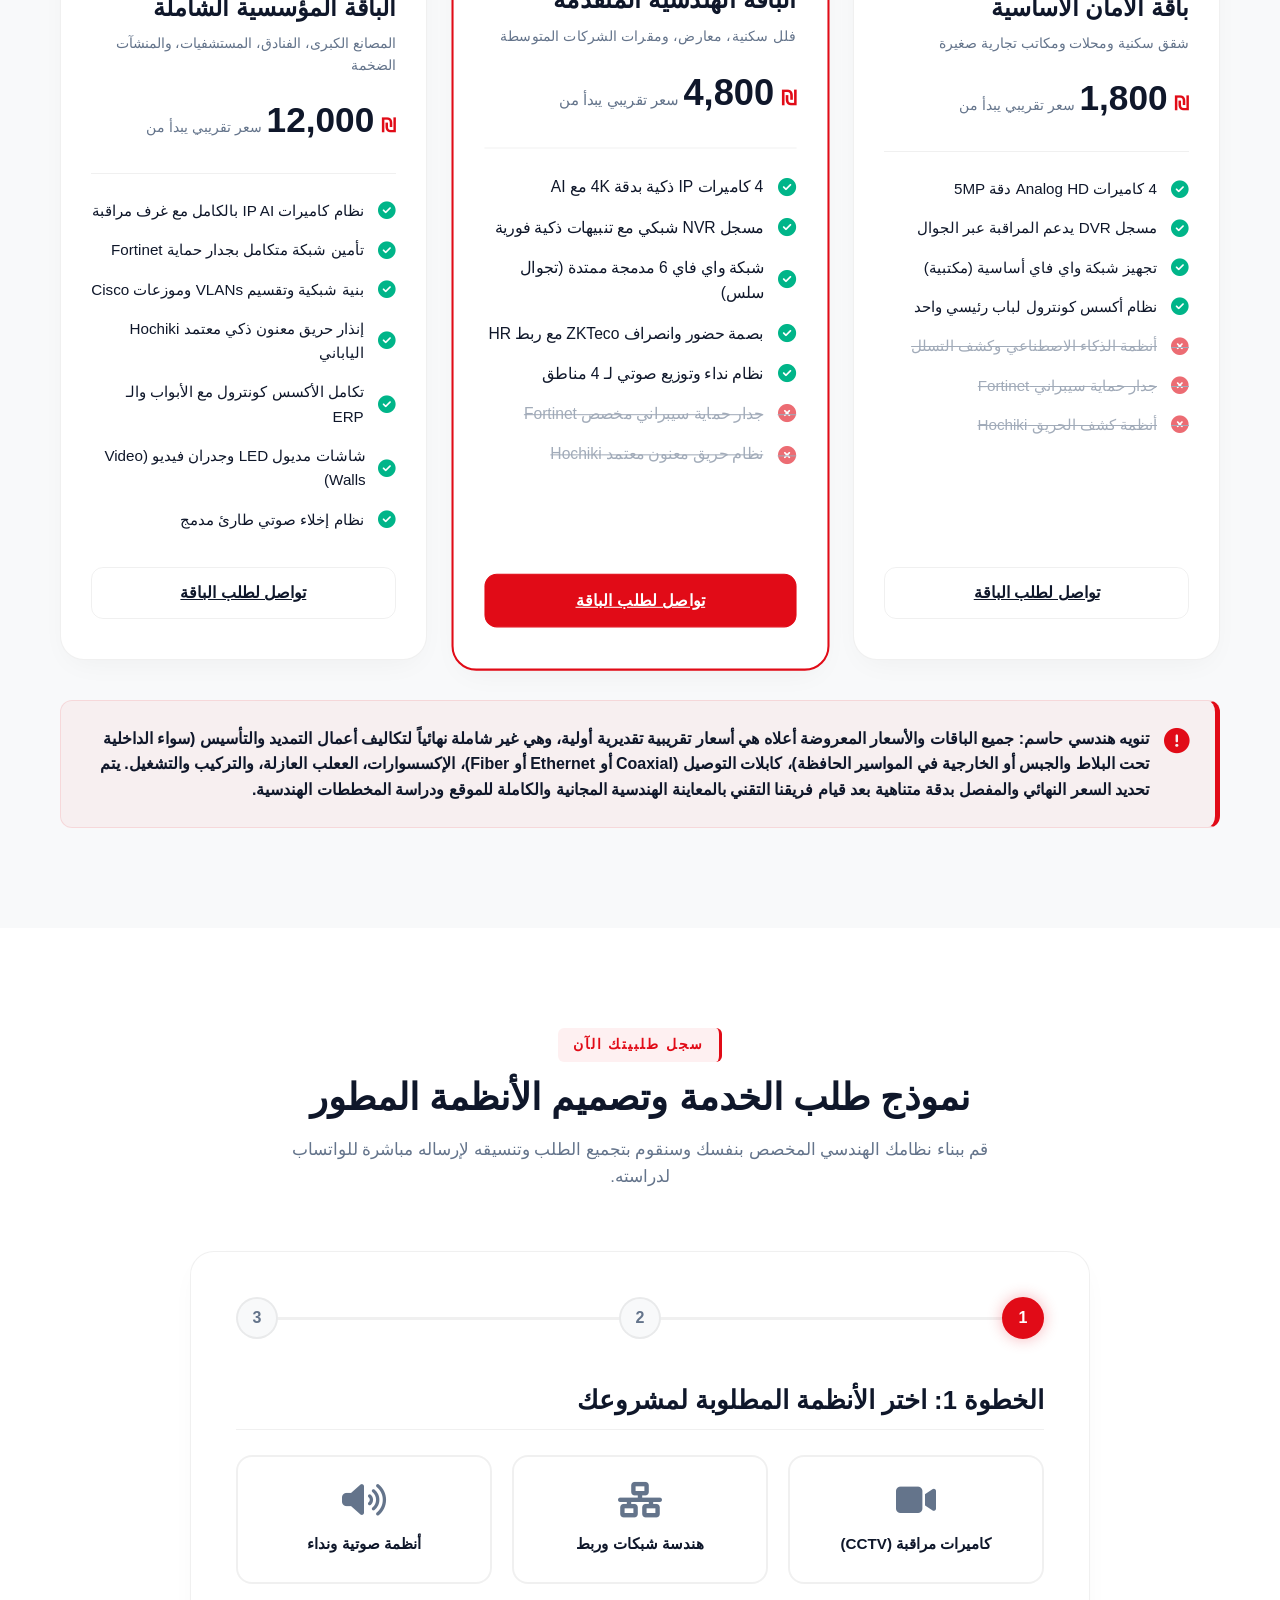
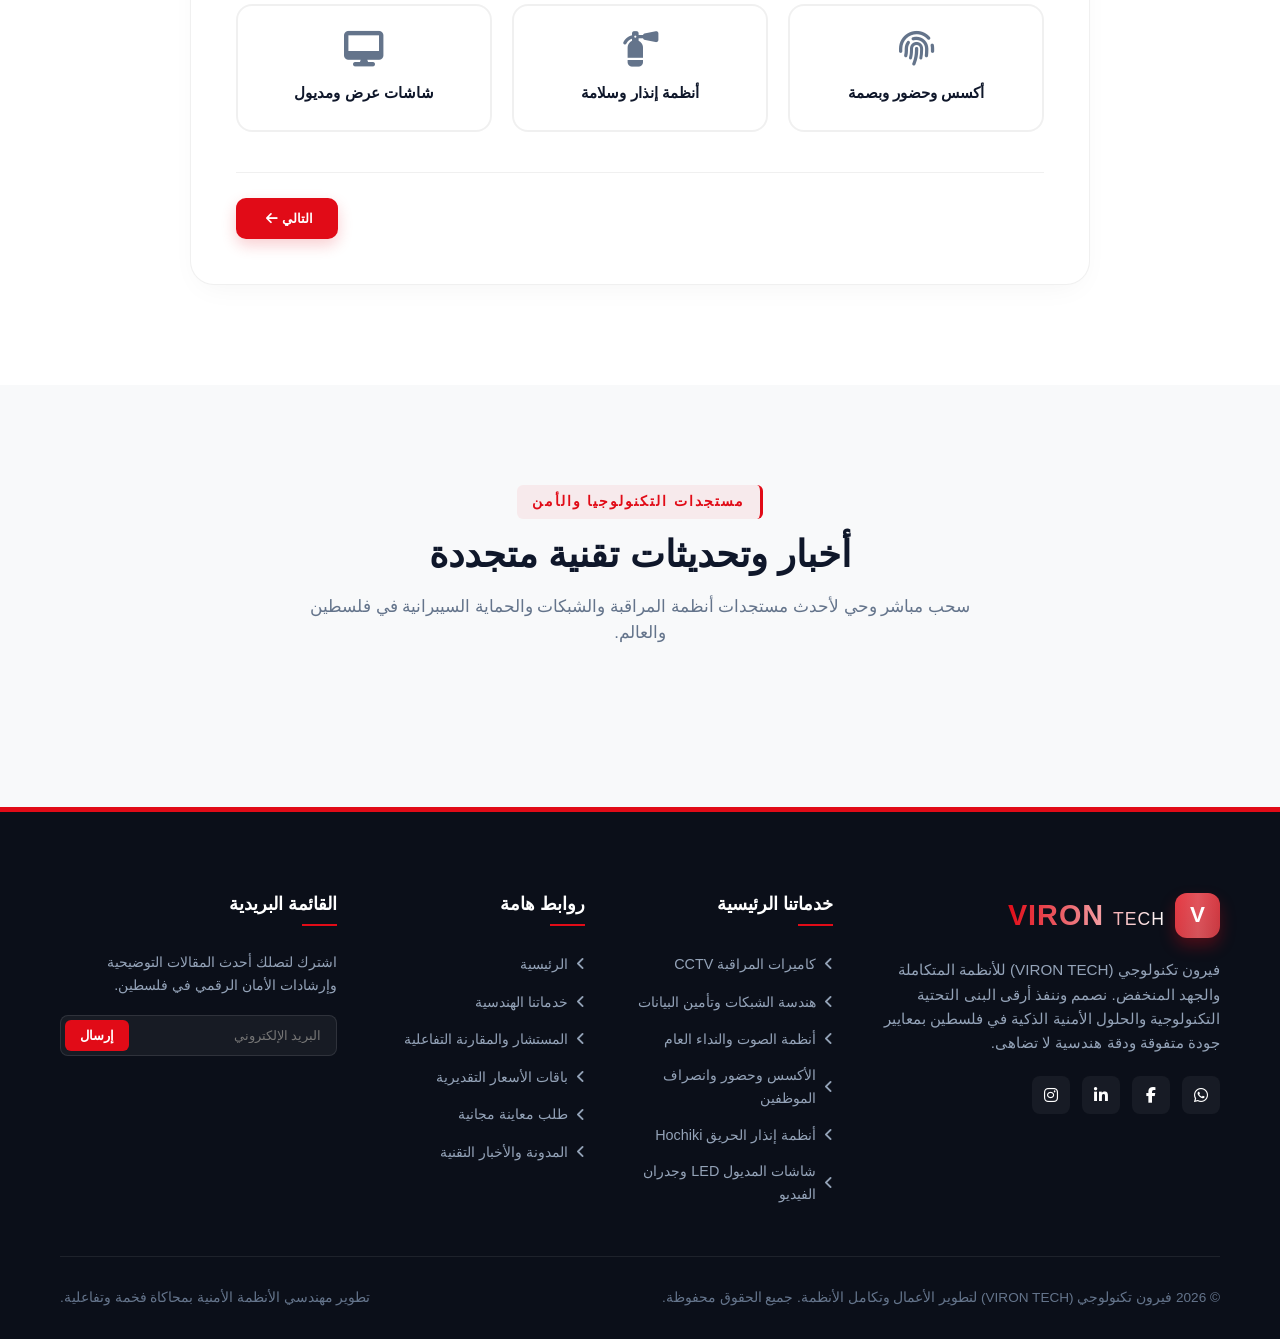
==== commit 0af10752: "Add files via upload" ====
--- a/index.html
+++ b/index.html
@@ -247,10 +247,16 @@
                             <span class="brand-tag">Tiandy (تياندي)</span>
                         </div>
                     </div>
-                    <button class="service-action-btn" onclick="document.getElementById('compare').scrollIntoView();">
-                        <span>مقارنة IP و Analog</span>
-                        <i class="fas fa-arrow-left"></i>
-                    </button>
+                    <div class="service-card-actions">
+                        <button class="service-action-btn btn-details" onclick="openServiceModal('cctv')">
+                            <span>التفاصيل</span>
+                            <i class="fas fa-info-circle"></i>
+                        </button>
+                        <button class="service-action-btn btn-request" onclick="requestServiceDirect('cctv')">
+                            <span>طلب خدمة</span>
+                            <i class="fas fa-file-signature"></i>
+                        </button>
+                    </div>
                 </div>
 
                 <!-- 2. الشبكات -->
@@ -269,10 +275,16 @@
                             <span class="brand-tag">Aruba (عروبة/أروبا)</span>
                         </div>
                     </div>
-                    <button class="service-action-btn" onclick="document.getElementById('compare').scrollIntoView();">
-                        <span>تفاصيل الشبكات والربط</span>
-                        <i class="fas fa-arrow-left"></i>
-                    </button>
+                    <div class="service-card-actions">
+                        <button class="service-action-btn btn-details" onclick="openServiceModal('networking')">
+                            <span>التفاصيل</span>
+                            <i class="fas fa-info-circle"></i>
+                        </button>
+                        <button class="service-action-btn btn-request" onclick="requestServiceDirect('networking')">
+                            <span>طلب خدمة</span>
+                            <i class="fas fa-file-signature"></i>
+                        </button>
+                    </div>
                 </div>
 
                 <!-- 3. أنظمة الصوت -->
@@ -292,10 +304,16 @@
                             <span class="brand-tag">Audac</span>
                         </div>
                     </div>
-                    <button class="service-action-btn" onclick="document.getElementById('request').scrollIntoView();">
-                        <span>طلب تصميم صوتي</span>
-                        <i class="fas fa-arrow-left"></i>
-                    </button>
+                    <div class="service-card-actions">
+                        <button class="service-action-btn btn-details" onclick="openServiceModal('sound')">
+                            <span>التفاصيل</span>
+                            <i class="fas fa-info-circle"></i>
+                        </button>
+                        <button class="service-action-btn btn-request" onclick="requestServiceDirect('sound')">
+                            <span>طلب خدمة</span>
+                            <i class="fas fa-file-signature"></i>
+                        </button>
+                    </div>
                 </div>
 
                 <!-- 4. الأكسس كونترول -->
@@ -314,10 +332,16 @@
                             <span class="brand-tag">ZK-BioSecurity</span>
                         </div>
                     </div>
-                    <button class="service-action-btn" onclick="document.getElementById('request').scrollIntoView();">
-                        <span>طلب تفاصيل برمجية</span>
-                        <i class="fas fa-arrow-left"></i>
-                    </button>
+                    <div class="service-card-actions">
+                        <button class="service-action-btn btn-details" onclick="openServiceModal('access')">
+                            <span>التفاصيل</span>
+                            <i class="fas fa-info-circle"></i>
+                        </button>
+                        <button class="service-action-btn btn-request" onclick="requestServiceDirect('access')">
+                            <span>طلب خدمة</span>
+                            <i class="fas fa-file-signature"></i>
+                        </button>
+                    </div>
                 </div>
 
                 <!-- 5. أنظمة الإنذار -->
@@ -336,10 +360,16 @@
                             <span class="brand-tag">Teletek</span>
                         </div>
                     </div>
-                    <button class="service-action-btn" onclick="document.getElementById('request').scrollIntoView();">
-                        <span>طلب دراسة سلامة</span>
-                        <i class="fas fa-arrow-left"></i>
-                    </button>
+                    <div class="service-card-actions">
+                        <button class="service-action-btn btn-details" onclick="openServiceModal('alarm')">
+                            <span>التفاصيل</span>
+                            <i class="fas fa-info-circle"></i>
+                        </button>
+                        <button class="service-action-btn btn-request" onclick="requestServiceDirect('alarm')">
+                            <span>طلب خدمة</span>
+                            <i class="fas fa-file-signature"></i>
+                        </button>
+                    </div>
                 </div>
 
                 <!-- 6. شاشات العرض والمديول -->
@@ -357,10 +387,16 @@
                             <span class="brand-tag">Video Processors</span>
                         </div>
                     </div>
-                    <button class="service-action-btn" onclick="document.getElementById('request').scrollIntoView();">
-                        <span>تصميم شاشة مديول</span>
-                        <i class="fas fa-arrow-left"></i>
-                    </button>
+                    <div class="service-card-actions">
+                        <button class="service-action-btn btn-details" onclick="openServiceModal('led')">
+                            <span>التفاصيل</span>
+                            <i class="fas fa-info-circle"></i>
+                        </button>
+                        <button class="service-action-btn btn-request" onclick="requestServiceDirect('led')">
+                            <span>طلب خدمة</span>
+                            <i class="fas fa-file-signature"></i>
+                        </button>
+                    </div>
                 </div>
             </div>
         </div>
@@ -746,6 +782,19 @@
         </div>
     </footer>
 
+    <!-- --- SERVICE DETAILS MODAL --- -->
+    <div class="service-modal" id="serviceDetailsModal" aria-hidden="true" role="dialog">
+        <div class="modal-overlay" onclick="closeServiceModal()"></div>
+        <div class="modal-content">
+            <button class="modal-close-btn" onclick="closeServiceModal()" aria-label="إغلاق النافذة">
+                <i class="fas fa-times"></i>
+            </button>
+            <div class="modal-body" id="modalBodyContent">
+                <!-- Content will be injected dynamically -->
+            </div>
+        </div>
+    </div>
+
     <!-- Scripts -->
     <script src="main.js?v=6.0"></script>
 </body>
--- a/style.css
+++ b/style.css
@@ -2025,4 +2025,261 @@
         gap: 15px;
         text-align: center;
     }
+}
+
+/* --- DUAL SERVICE BUTTONS & DETAILS MODAL --- */
+.service-card-actions {
+    display: flex;
+    gap: 10px;
+    width: 100%;
+    margin-top: auto;
+    padding-top: 15px;
+}
+
+.service-card-actions .service-action-btn {
+    margin-top: 0;
+    flex: 1;
+    transition: all 0.3s ease;
+    min-width: 0;
+    padding: 10px 12px;
+    font-size: 0.82rem;
+}
+
+.service-card-actions .btn-details {
+    background-color: transparent;
+    border: 1px solid var(--border-color);
+}
+
+.service-card-actions .btn-details:hover {
+    background-color: rgba(225, 11, 23, 0.05);
+    border-color: var(--accent);
+    color: var(--accent);
+}
+
+body.dark-mode .service-card-actions .btn-details:hover {
+    background-color: rgba(255, 255, 255, 0.03);
+}
+
+.service-card-actions .btn-request {
+    background-color: var(--accent);
+    border: 1px solid var(--accent);
+    color: #fff;
+}
+
+.service-card-actions .btn-request:hover {
+    background-color: transparent;
+    border-color: var(--accent);
+    color: var(--accent);
+}
+
+/* Override hover behavior on parent hover to keep actions isolated */
+.service-card:hover .service-action-btn {
+    border-color: inherit;
+    color: inherit;
+    background-color: inherit;
+}
+
+/* Explicit hover rules for our action buttons */
+.service-card:hover .service-card-actions .btn-details:hover {
+    background-color: rgba(225, 11, 23, 0.05);
+    border-color: var(--accent);
+    color: var(--accent);
+}
+
+.service-card:hover .service-card-actions .btn-request:hover {
+    background-color: transparent;
+    border-color: var(--accent);
+    color: var(--accent);
+}
+
+/* --- DETAILS MODAL --- */
+.service-modal {
+    position: fixed;
+    top: 0;
+    left: 0;
+    width: 100%;
+    height: 100%;
+    z-index: 2000;
+    display: flex;
+    align-items: center;
+    justify-content: center;
+    opacity: 0;
+    pointer-events: none;
+    transition: opacity 0.3s cubic-bezier(0.4, 0, 0.2, 1);
+}
+
+.service-modal.open {
+    opacity: 1;
+    pointer-events: auto;
+}
+
+.modal-overlay {
+    position: absolute;
+    top: 0;
+    left: 0;
+    width: 100%;
+    height: 100%;
+    background-color: rgba(10, 10, 15, 0.75);
+    backdrop-filter: blur(8px);
+    transition: all 0.3s ease;
+}
+
+.modal-content {
+    background-color: var(--bg-card);
+    border: 1px solid var(--border-color);
+    width: 90%;
+    max-width: 650px;
+    max-height: 85vh;
+    border-radius: 24px;
+    position: relative;
+    z-index: 2;
+    overflow-y: auto;
+    box-shadow: 0 20px 50px rgba(0, 0, 0, 0.3);
+    transform: translateY(30px) scale(0.95);
+    transition: transform 0.4s cubic-bezier(0.34, 1.56, 0.64, 1);
+    scrollbar-width: thin;
+    scrollbar-color: var(--border-color) transparent;
+}
+
+.service-modal.open .modal-content {
+    transform: translateY(0) scale(1);
+}
+
+.modal-close-btn {
+    position: absolute;
+    top: 20px;
+    left: 20px;
+    background: none;
+    border: 1px solid var(--border-color);
+    width: 36px;
+    height: 36px;
+    border-radius: 50%;
+    display: flex;
+    align-items: center;
+    justify-content: center;
+    color: var(--text-main);
+    cursor: pointer;
+    transition: all 0.25s ease;
+    z-index: 10;
+}
+
+.modal-close-btn:hover {
+    background-color: var(--accent);
+    border-color: var(--accent);
+    color: #fff;
+    transform: rotate(90deg);
+}
+
+.modal-body {
+    padding: 35px;
+    text-align: right;
+}
+
+.modal-header-info {
+    display: flex;
+    align-items: center;
+    gap: 15px;
+    margin-bottom: 25px;
+    border-bottom: 1px solid var(--border-color);
+    padding-bottom: 20px;
+}
+
+.modal-header-info i {
+    font-size: 2rem;
+    color: var(--accent);
+    background-color: rgba(225, 11, 23, 0.08);
+    width: 55px;
+    height: 55px;
+    border-radius: 16px;
+    display: flex;
+    align-items: center;
+    justify-content: center;
+    flex-shrink: 0;
+}
+
+.modal-header-info h3 {
+    font-size: 1.5rem;
+    font-weight: 800;
+    margin: 0;
+    color: var(--text-main);
+}
+
+.modal-details-title {
+    font-size: 1.15rem;
+    font-weight: 700;
+    margin: 25px 0 12px 0;
+    color: var(--accent);
+    display: flex;
+    align-items: center;
+    gap: 8px;
+}
+
+.modal-tech-list {
+    list-style: none;
+    padding: 0;
+    margin: 0 0 20px 0;
+}
+
+.modal-tech-list li {
+    display: flex;
+    align-items: flex-start;
+    gap: 10px;
+    margin-bottom: 12px;
+    font-size: 0.95rem;
+    line-height: 1.6;
+    color: var(--text-muted);
+}
+
+.modal-tech-list li i {
+    color: var(--accent);
+    margin-top: 5px;
+    font-size: 0.85rem;
+    flex-shrink: 0;
+}
+
+.modal-brands-grid {
+    display: flex;
+    flex-wrap: wrap;
+    gap: 10px;
+    margin-bottom: 25px;
+}
+
+.modal-brand-tag {
+    background-color: var(--bg-secondary);
+    border: 1px solid var(--border-color);
+    color: var(--text-main);
+    padding: 6px 14px;
+    border-radius: 8px;
+    font-size: 0.85rem;
+    font-weight: 600;
+}
+
+.modal-footer-actions {
+    display: flex;
+    gap: 15px;
+    border-top: 1px solid var(--border-color);
+    padding-top: 25px;
+    margin-top: 25px;
+}
+
+.modal-footer-actions .btn {
+    flex: 1;
+    justify-content: center;
+    text-align: center;
+}
+
+@media (max-width: 576px) {
+    .service-card-actions {
+        flex-direction: column;
+    }
+    .modal-body {
+        padding: 25px 20px;
+    }
+    .modal-header-info {
+        flex-direction: column;
+        align-items: flex-start;
+    }
+    .modal-footer-actions {
+        flex-direction: column;
+    }
 }
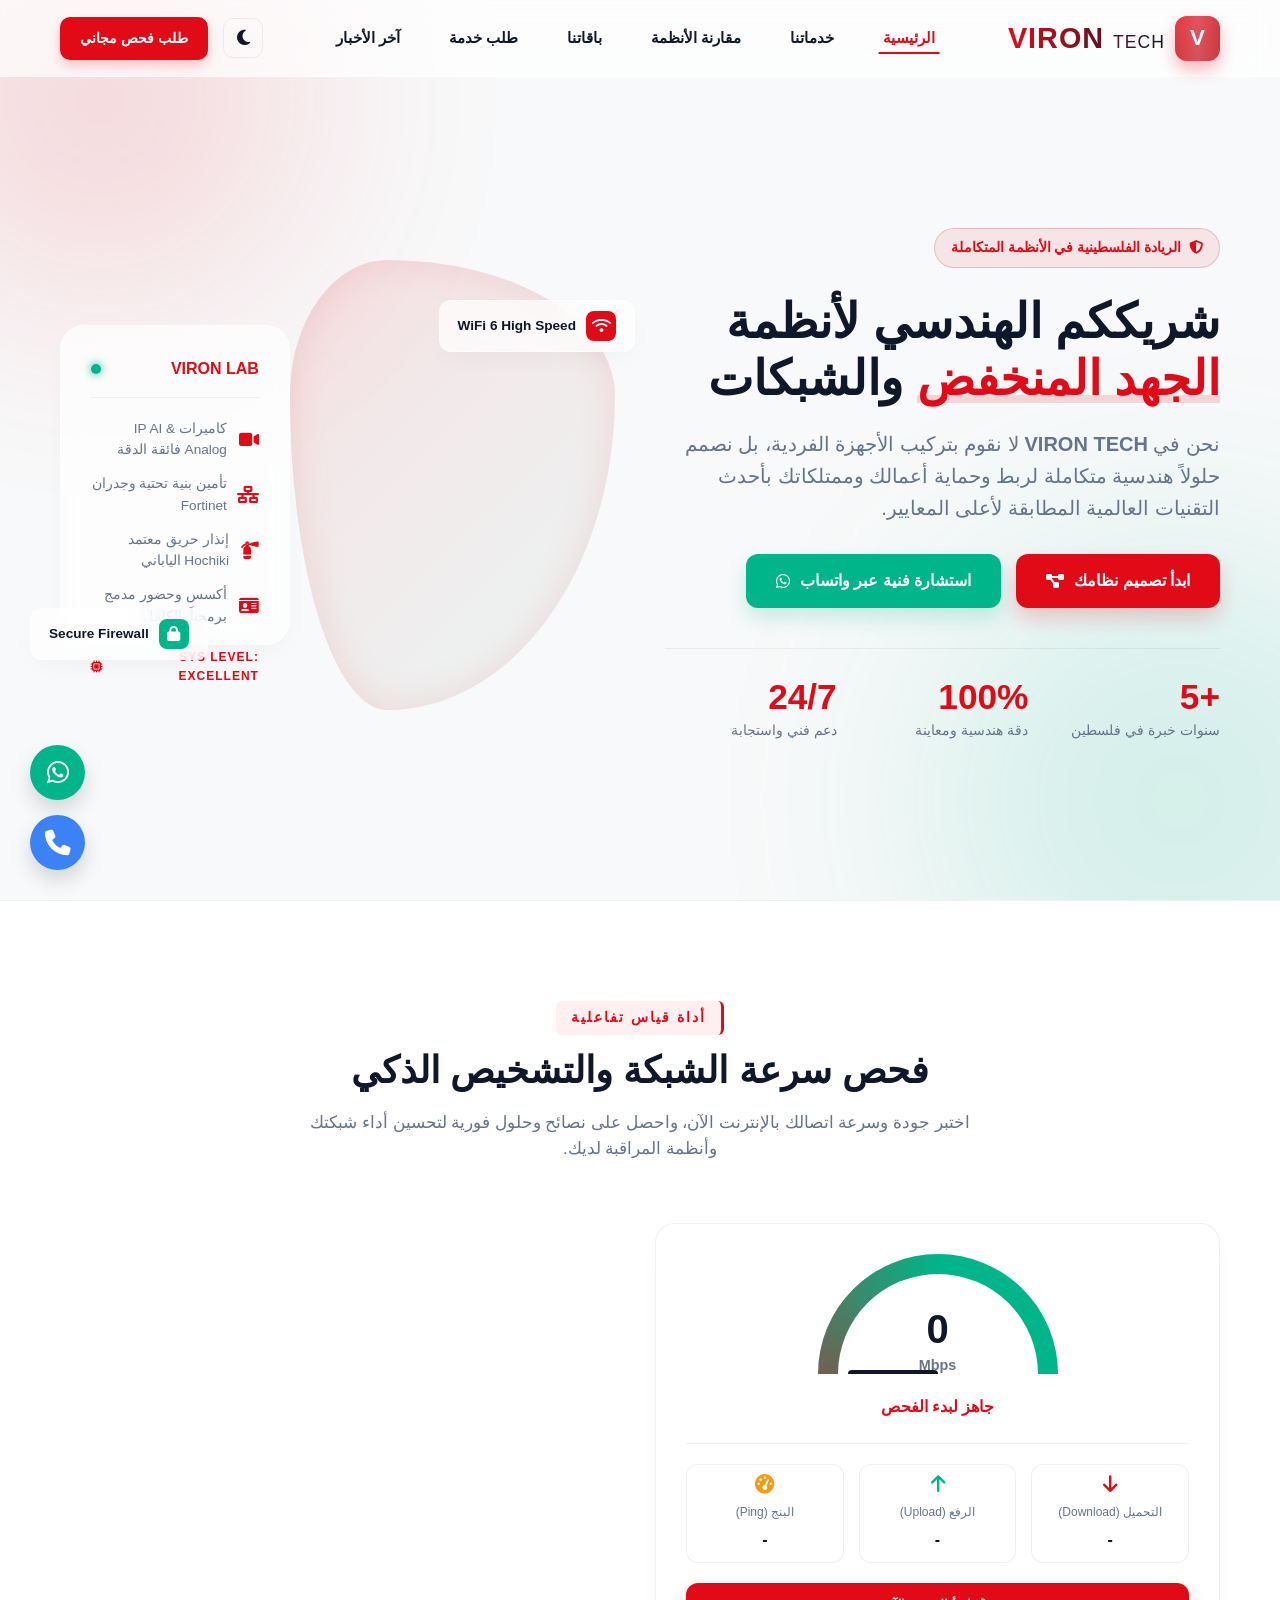
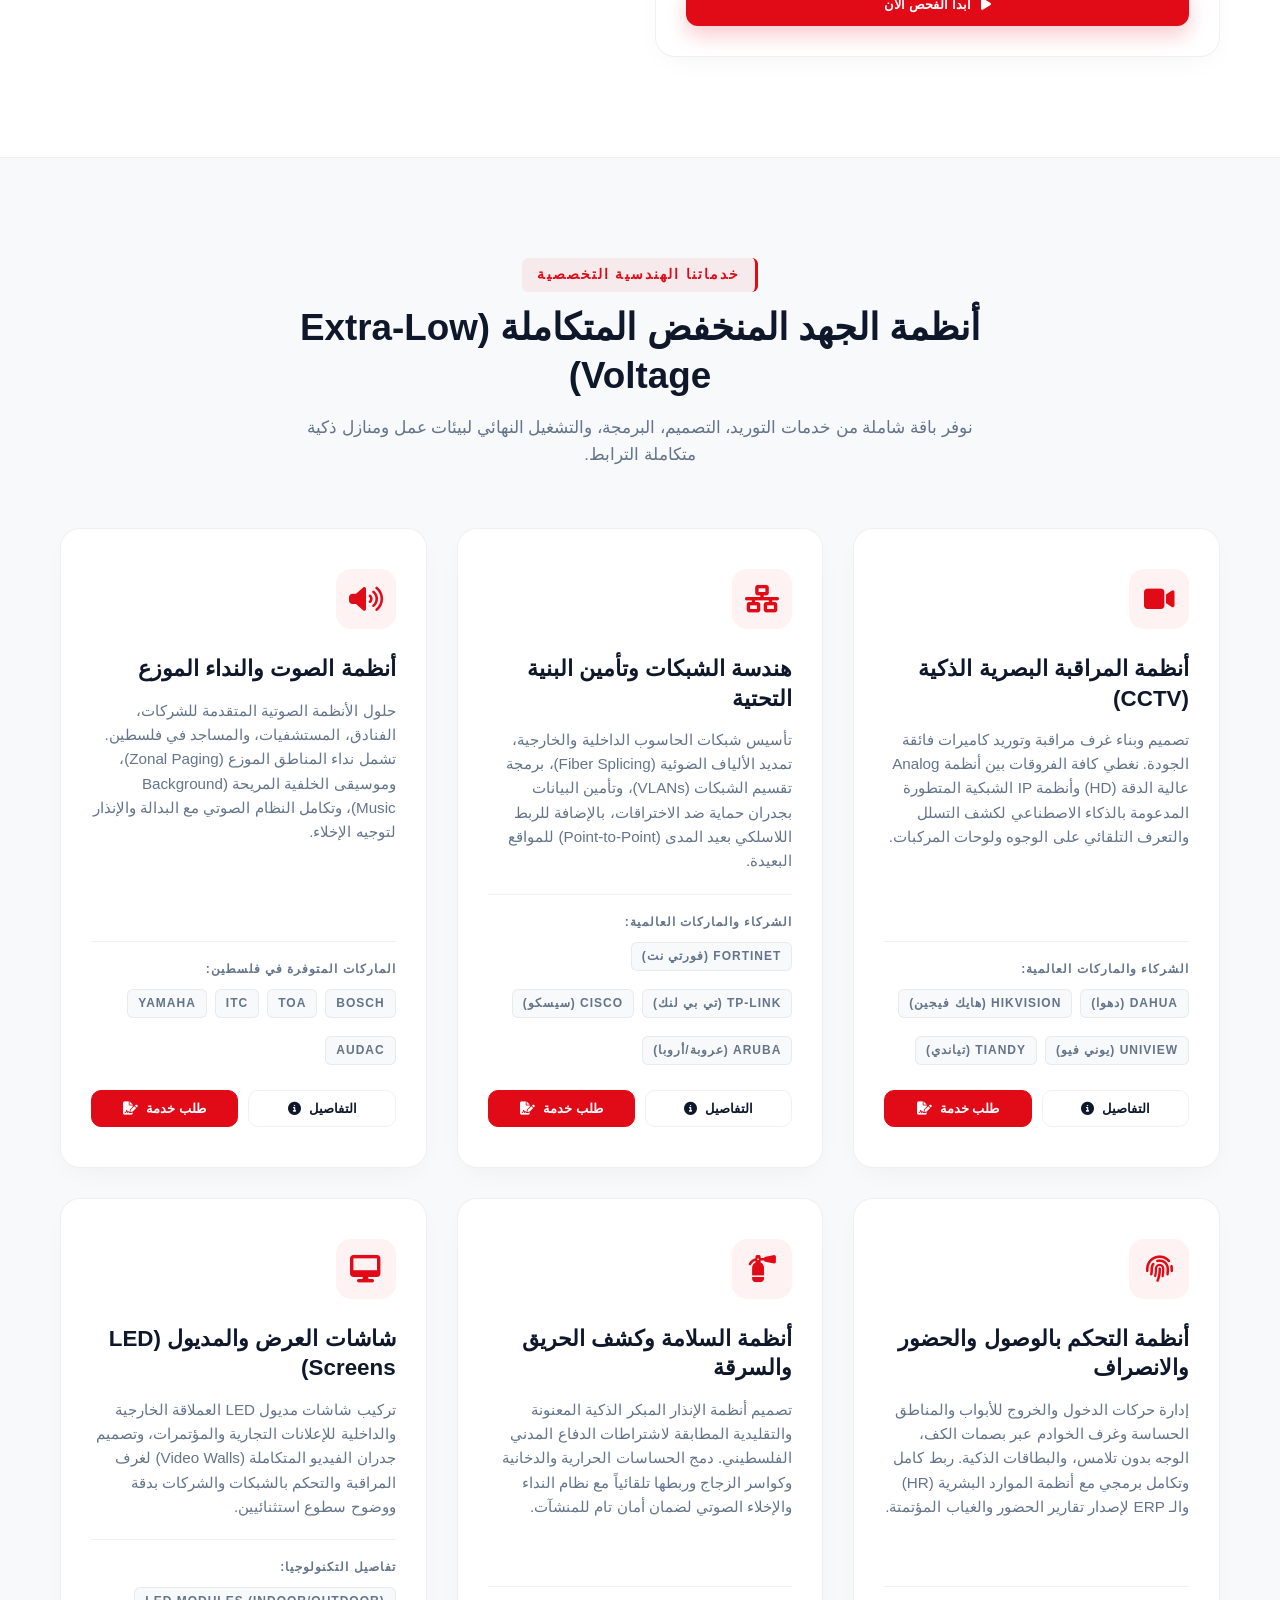
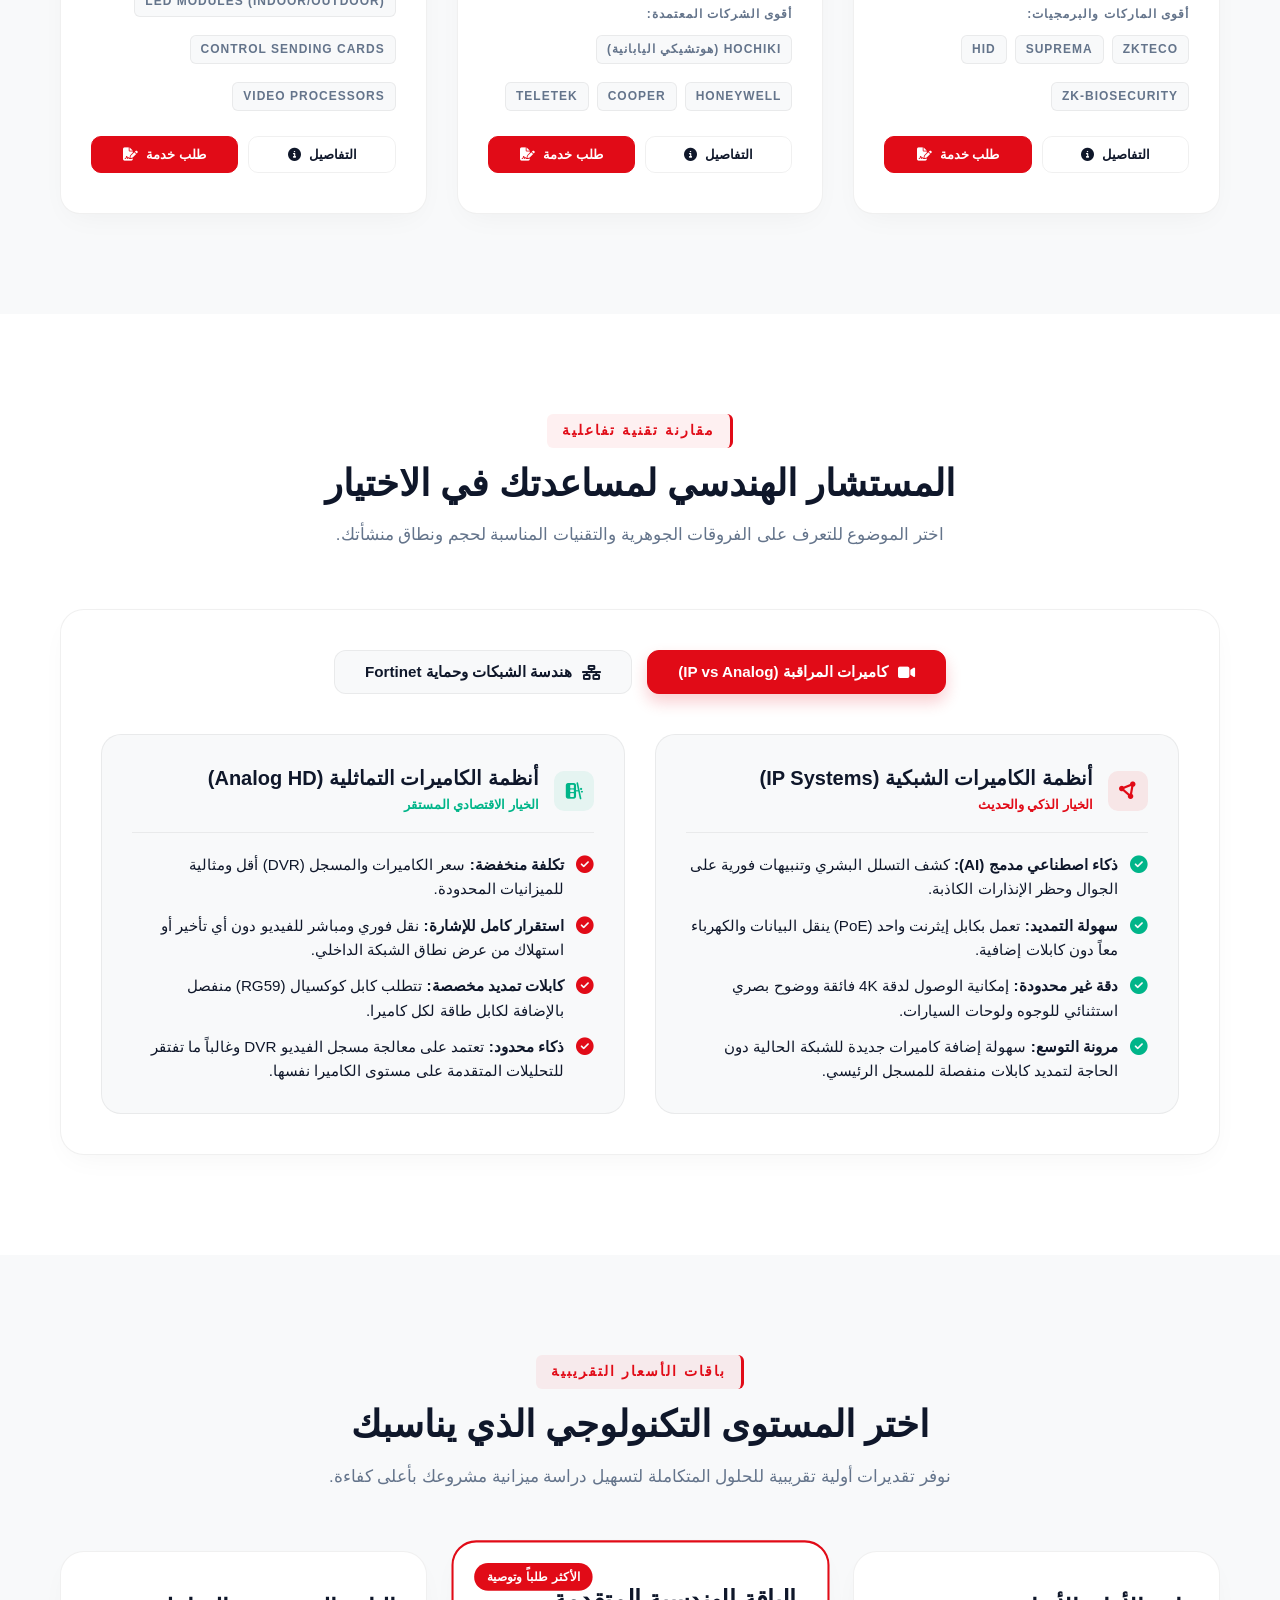
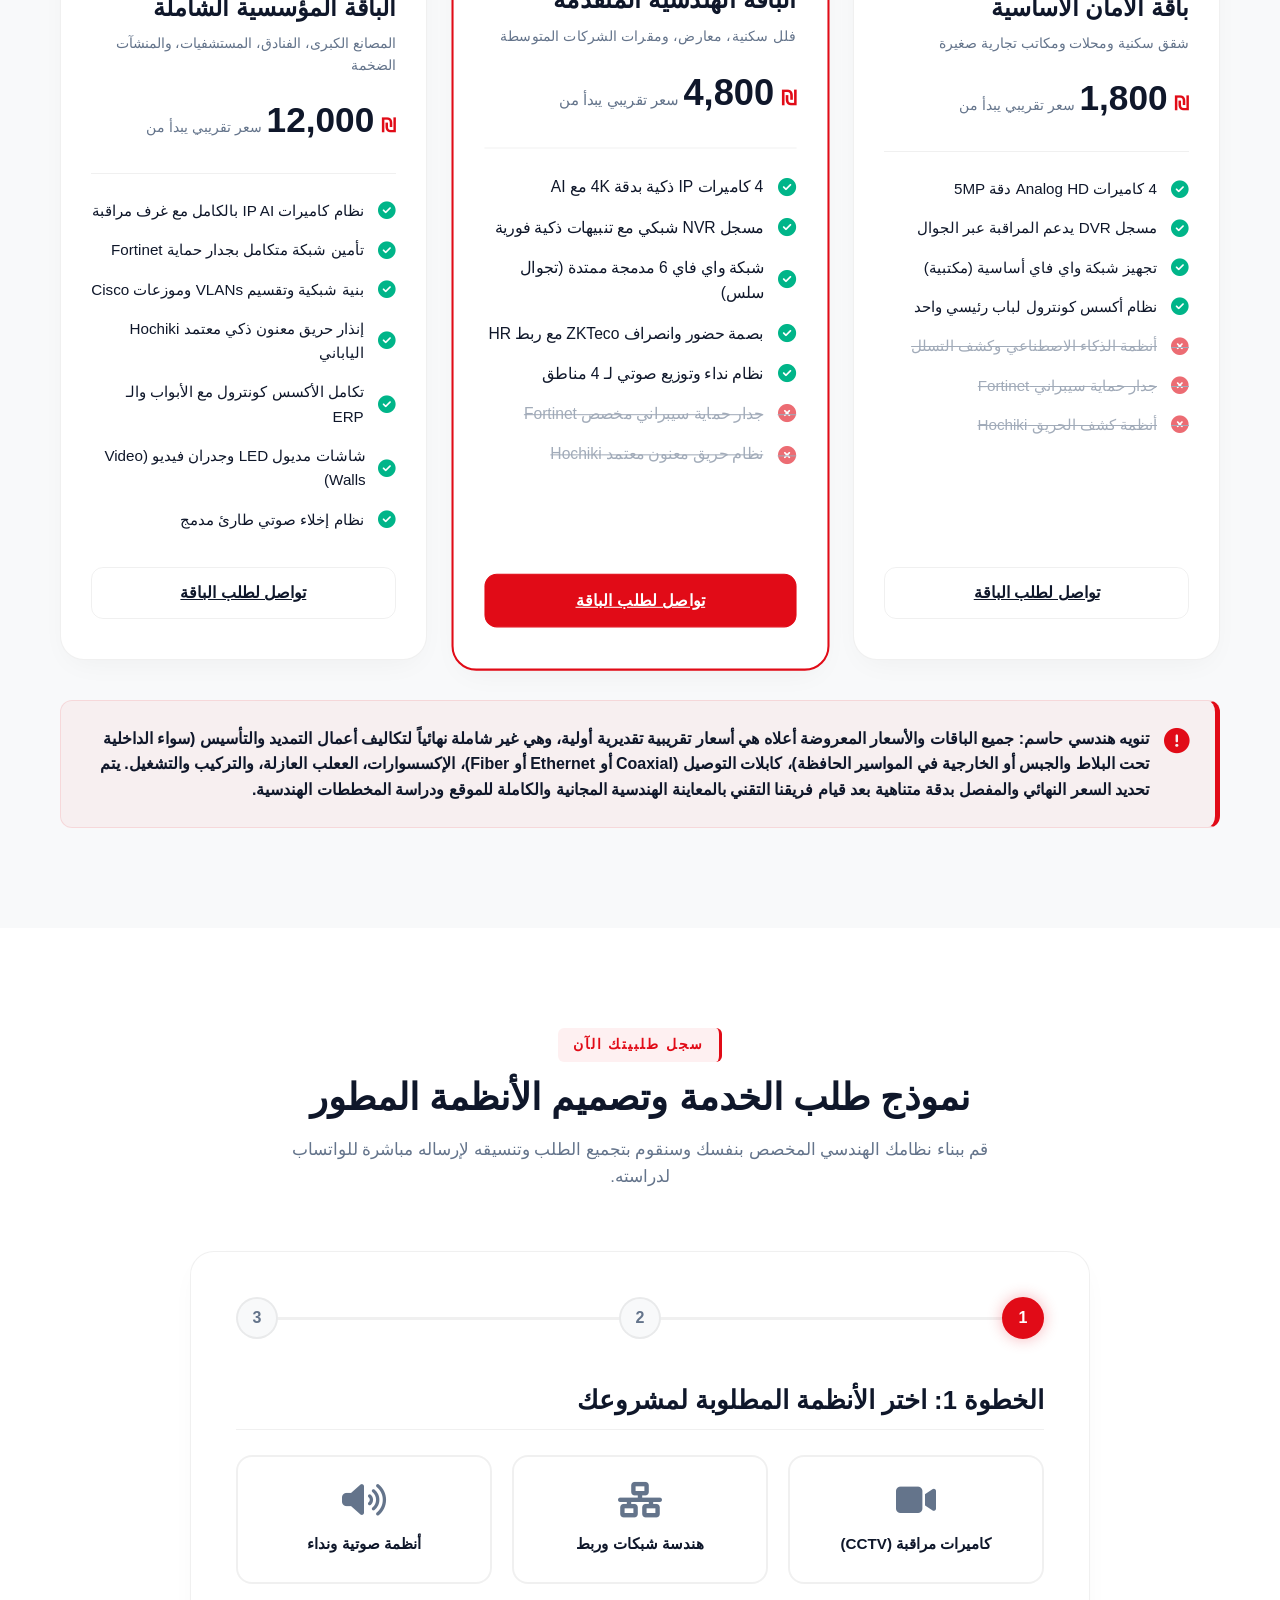
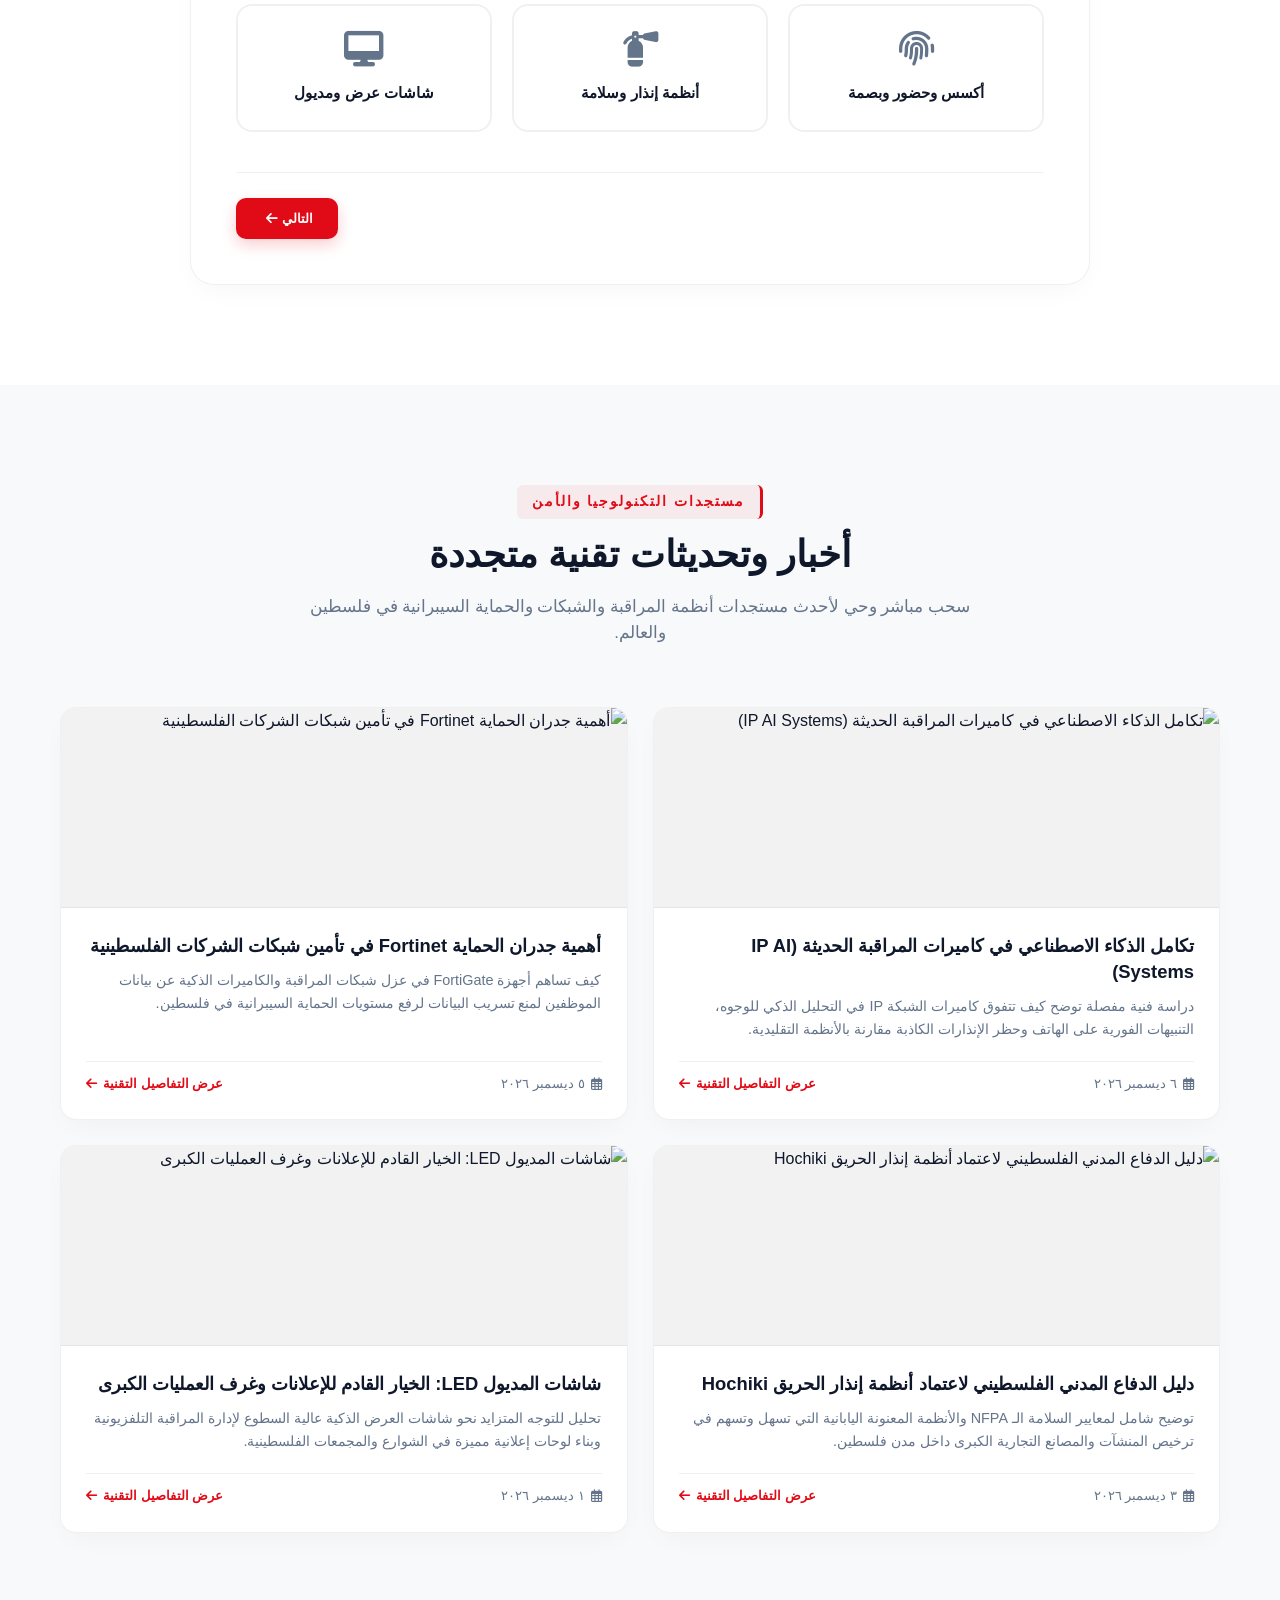
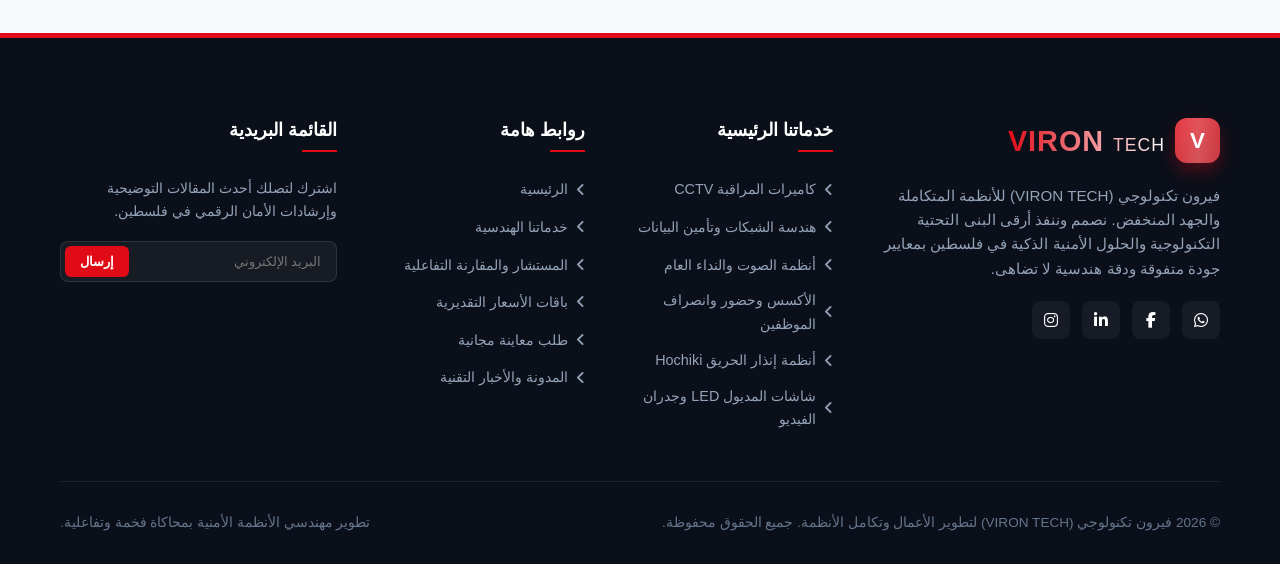
==== commit 9345f3bb: "Add files via upload" ====
--- a/index.html
+++ b/index.html
@@ -796,6 +796,6 @@
     </div>
 
     <!-- Scripts -->
-    <script src="main.js?v=6.0"></script>
+    <script src="main.js?v=6.1"></script>
 </body>
 </html>
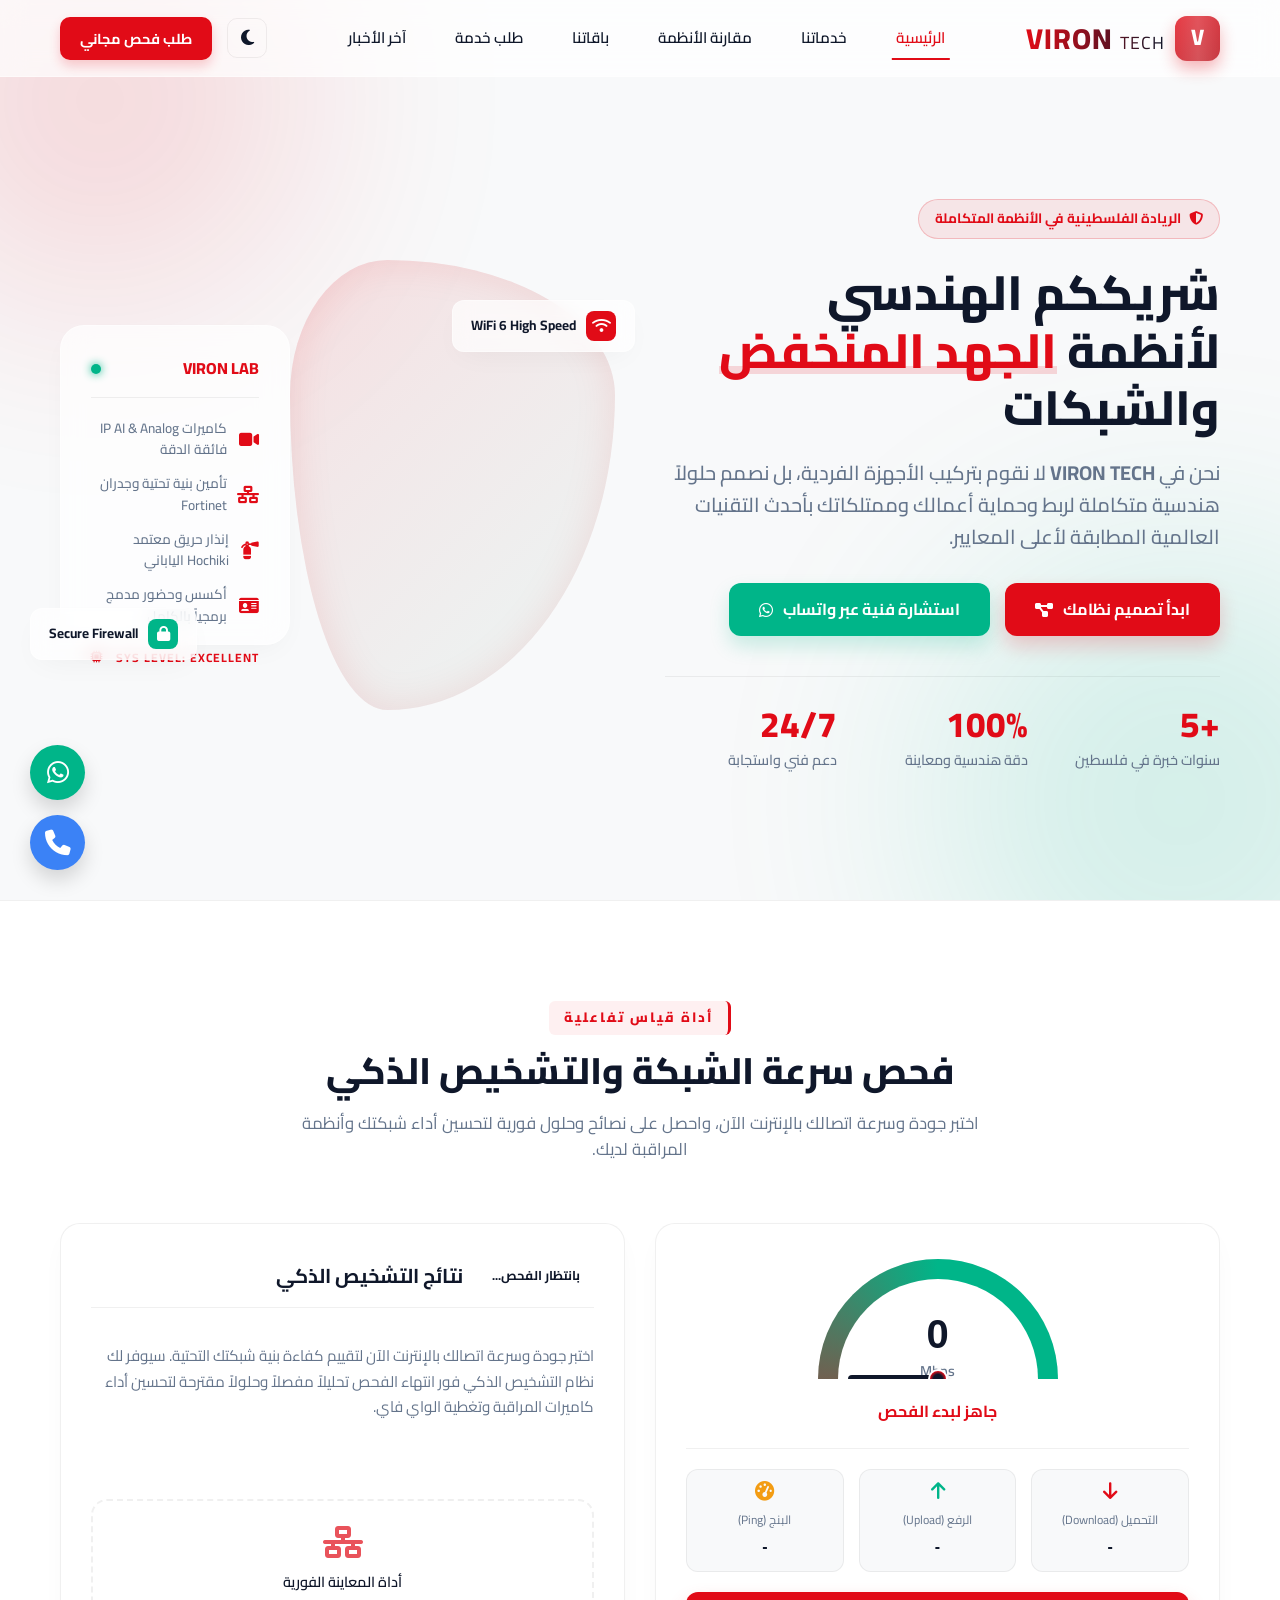
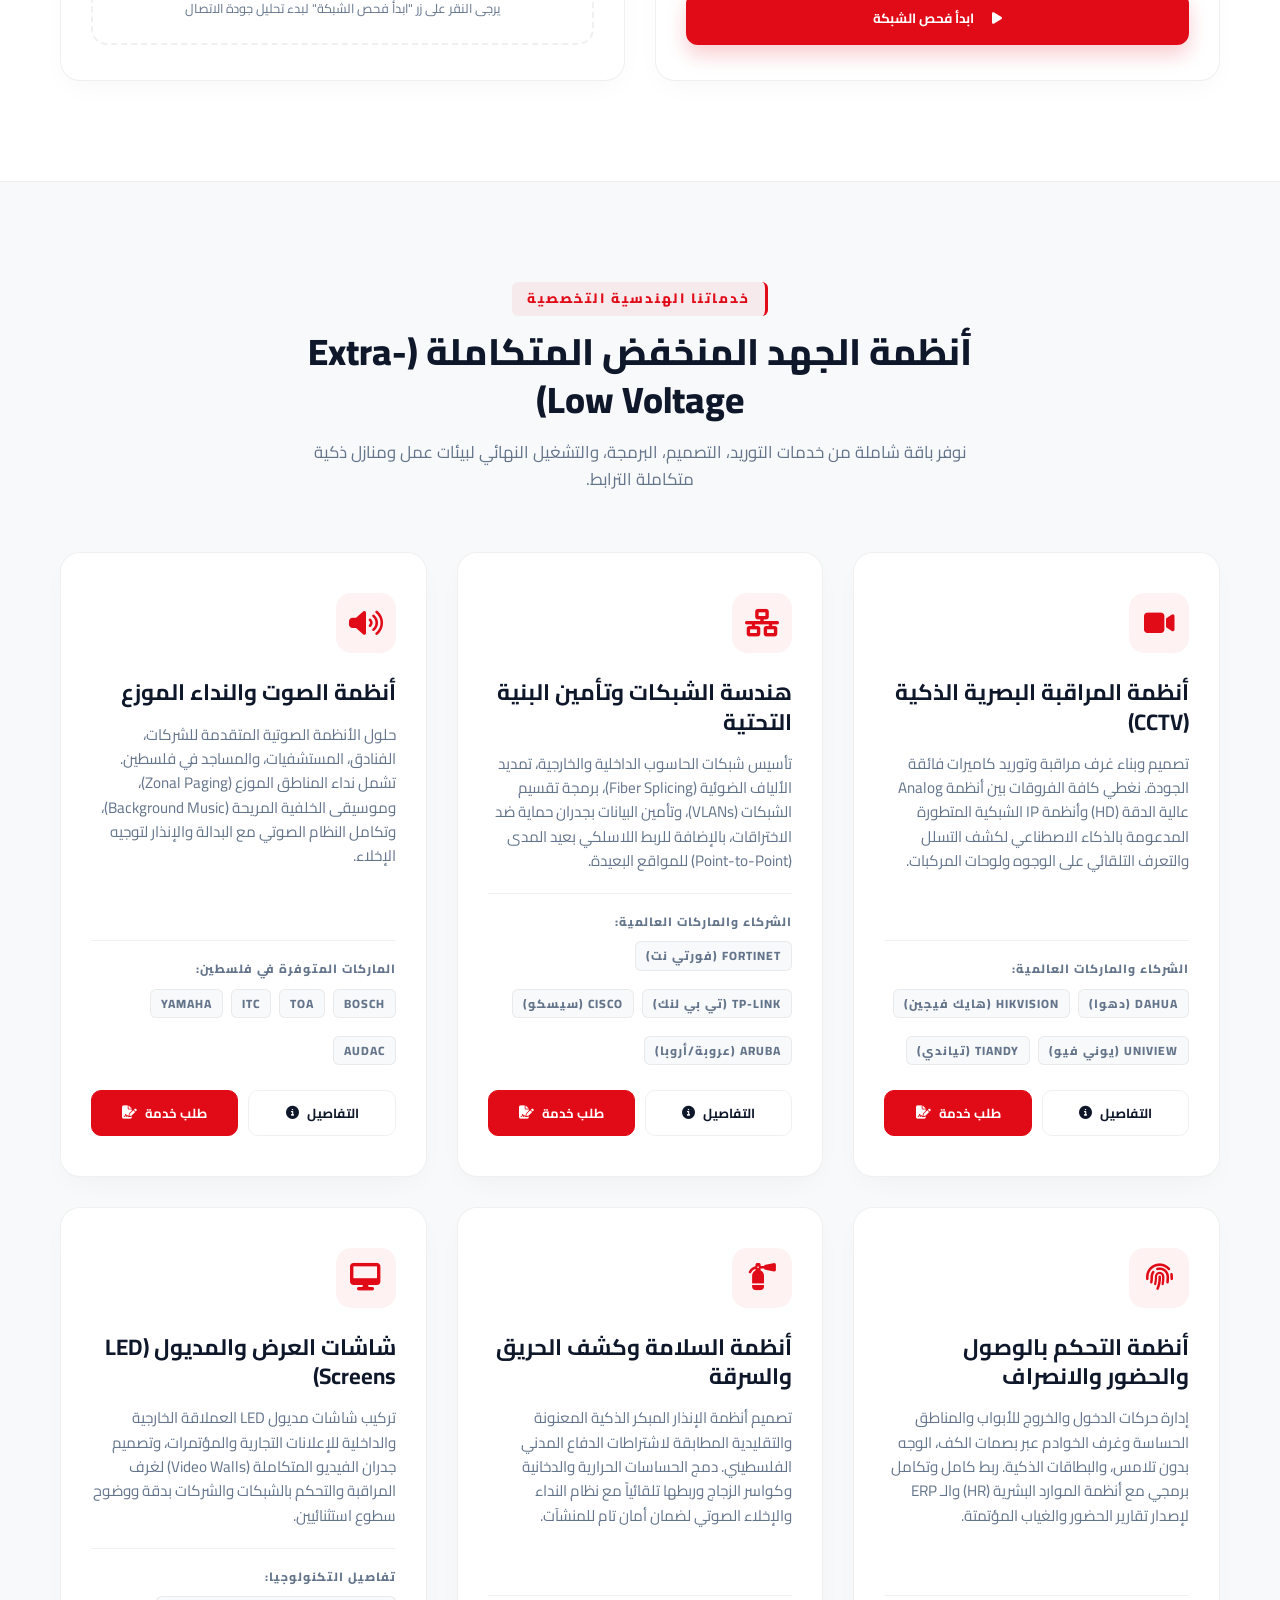
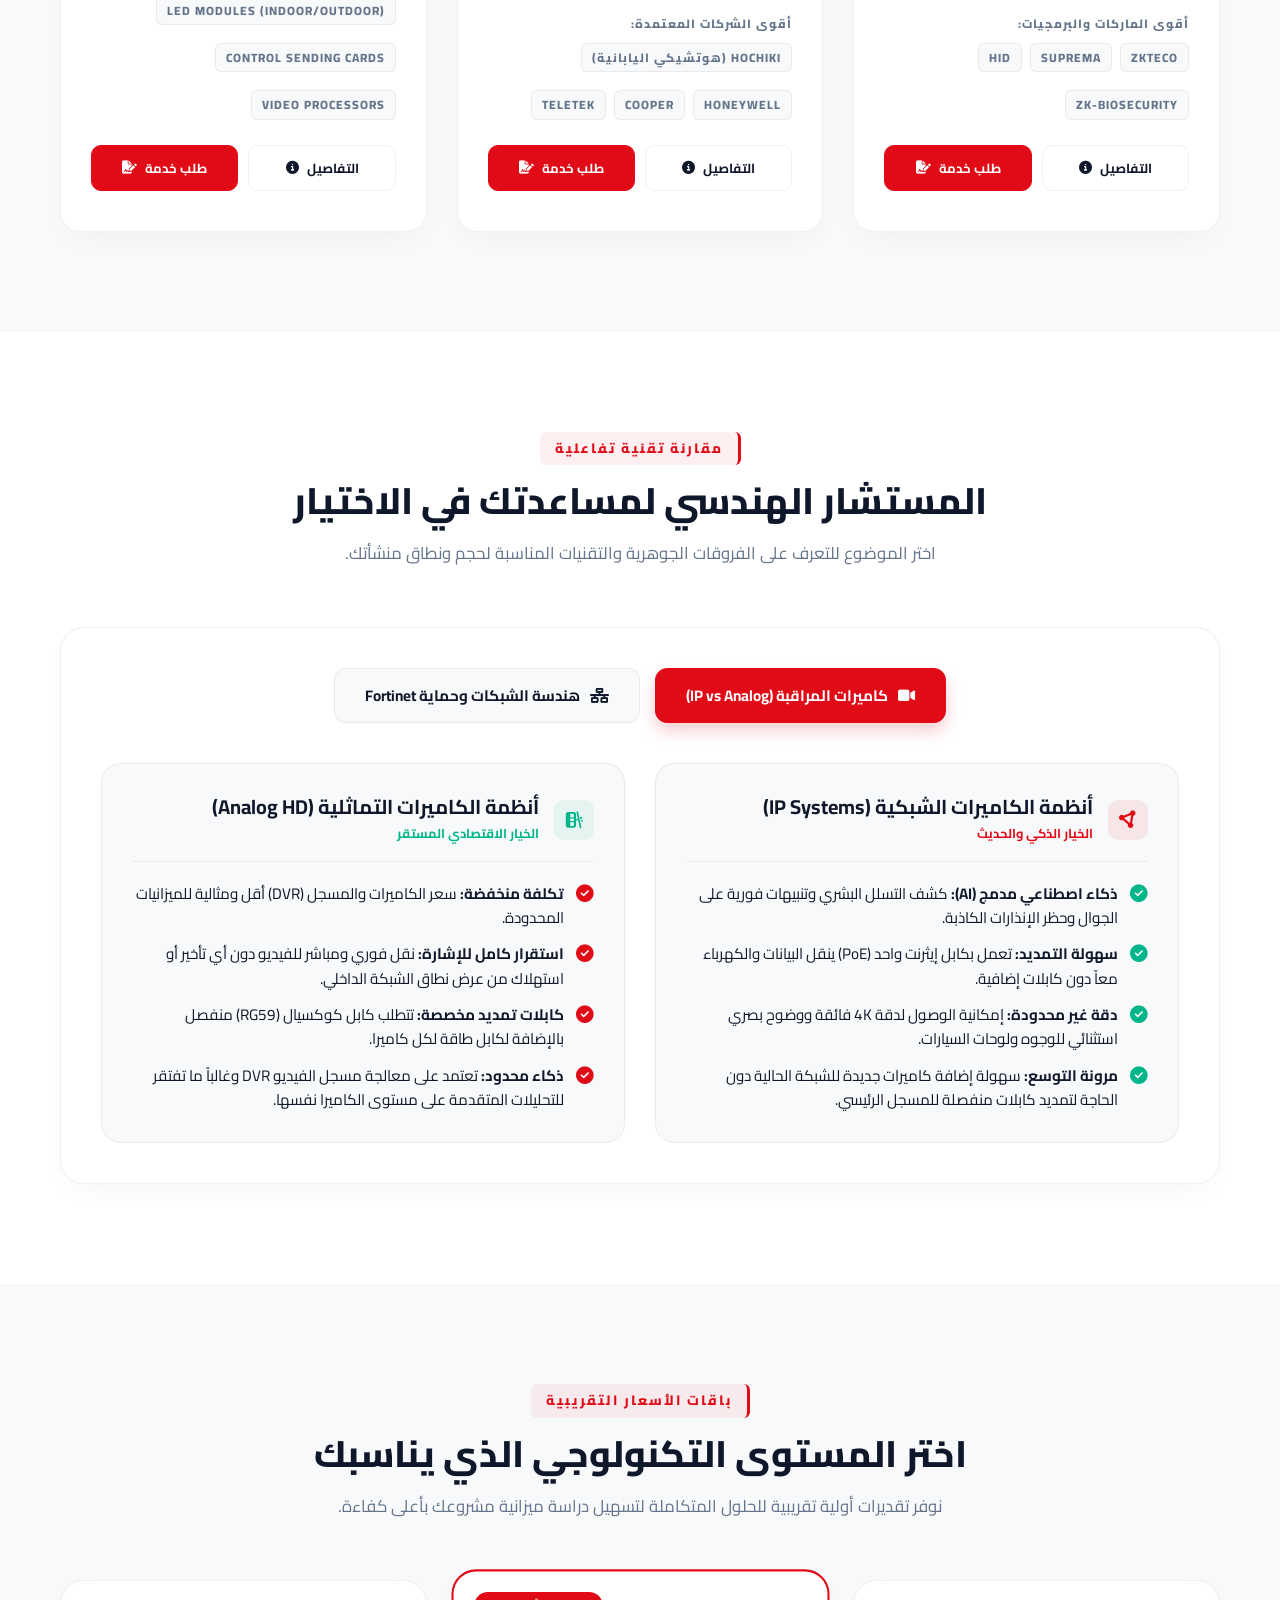
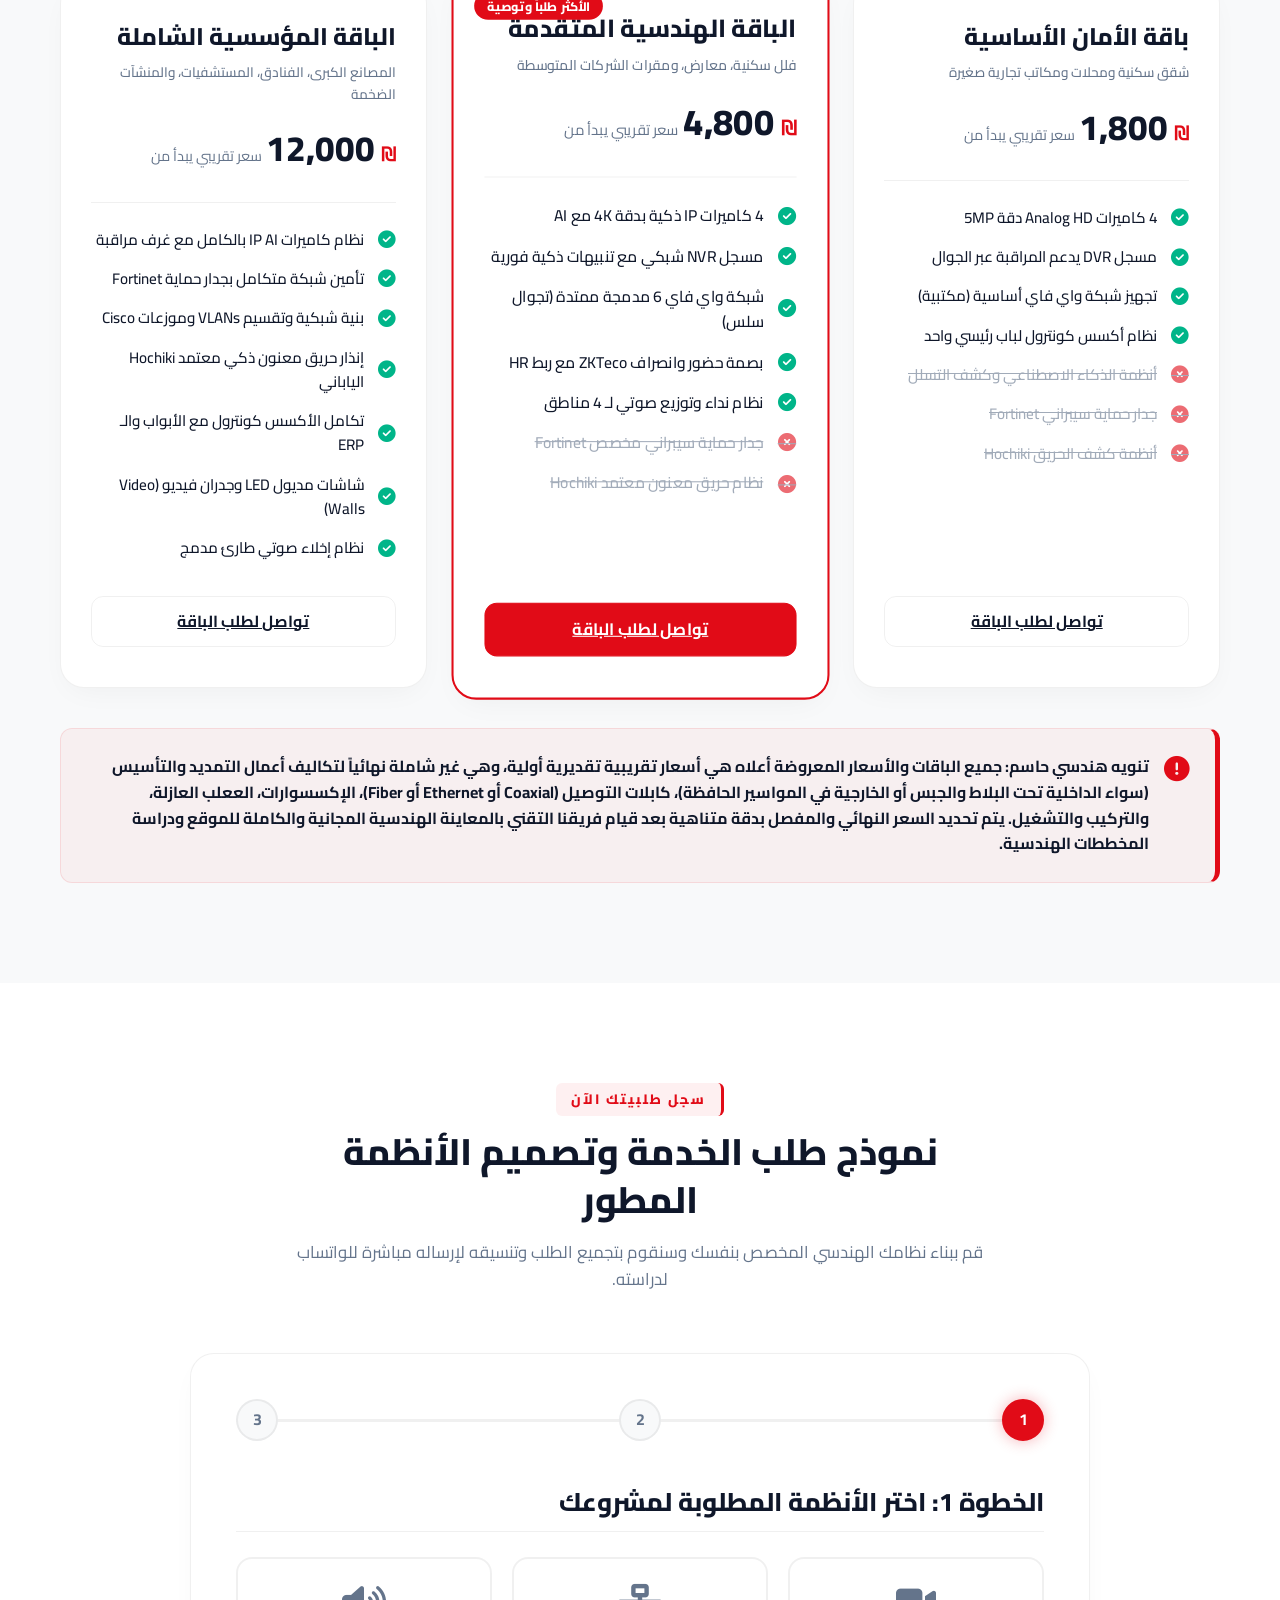
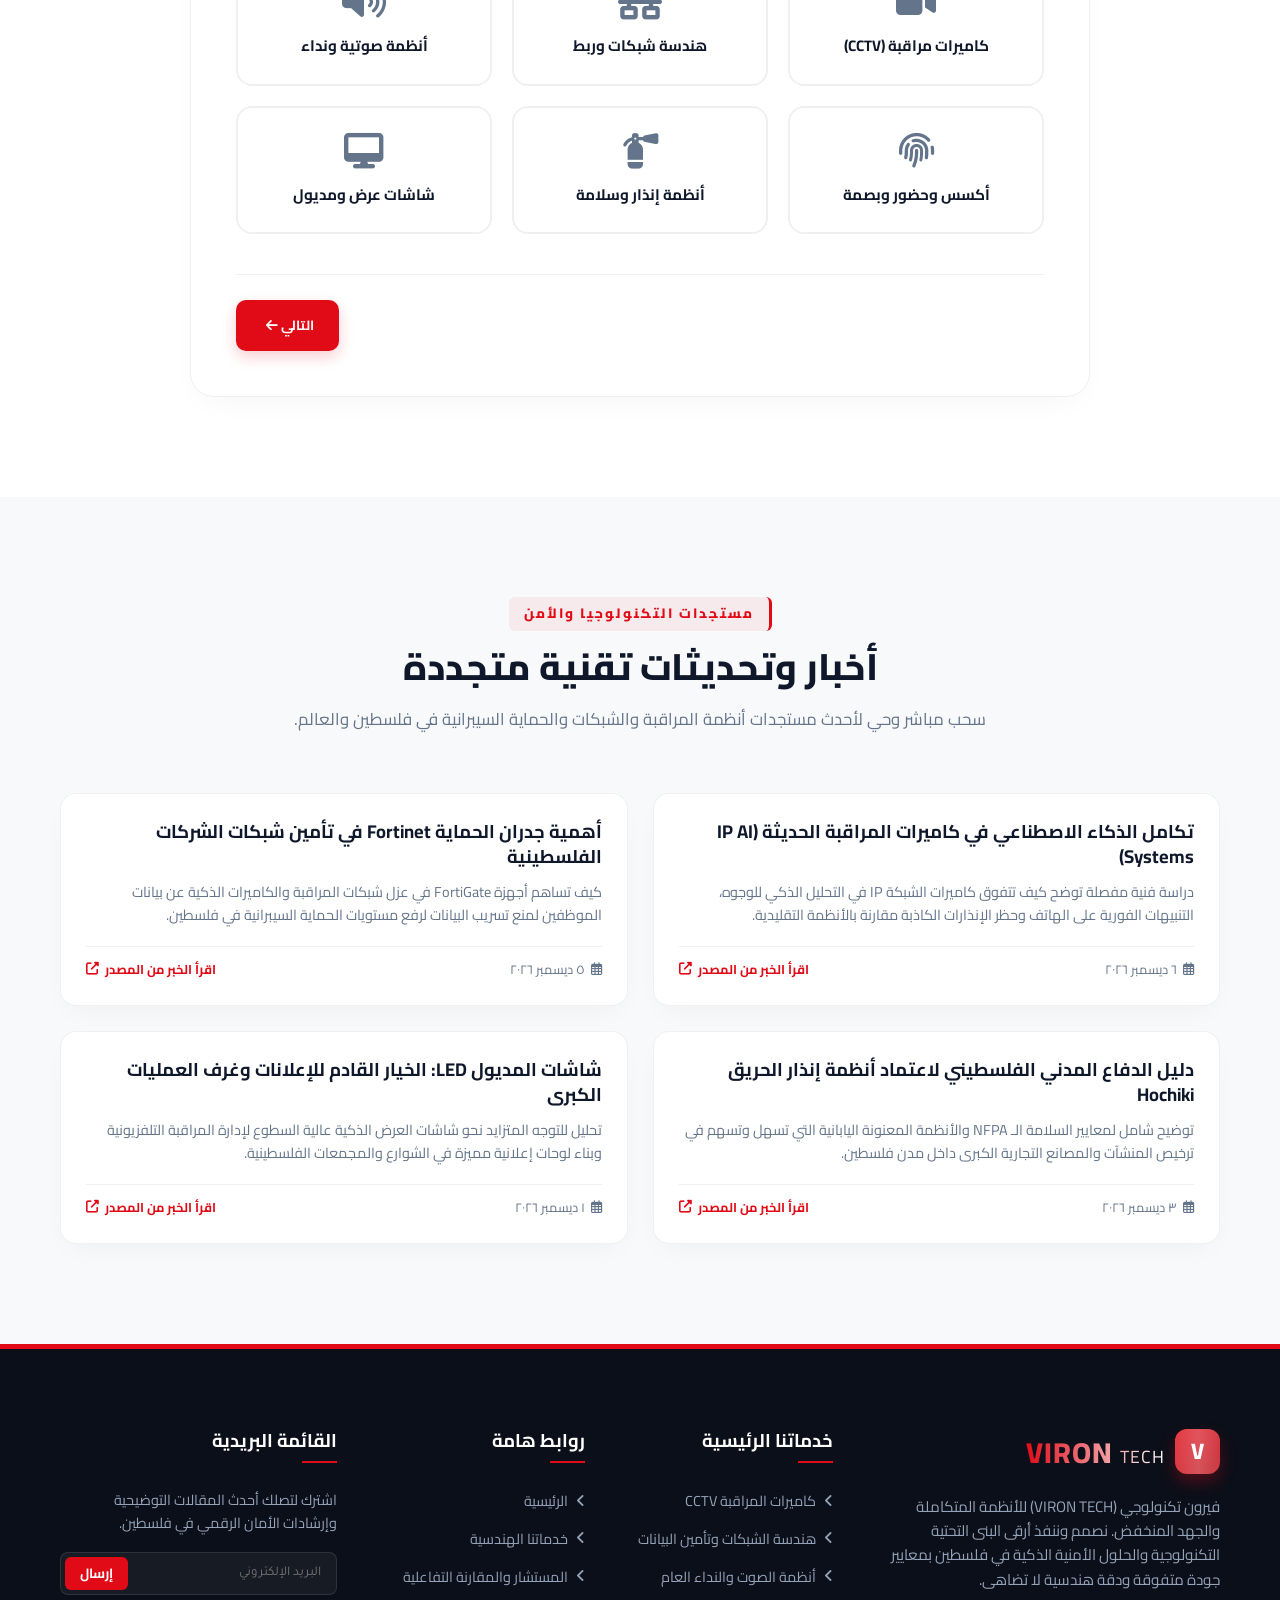
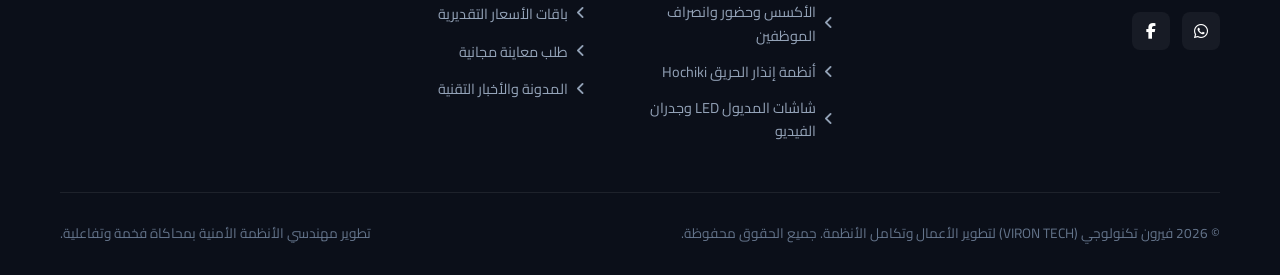
==== commit 5b7b2308: "Add files via upload" ====
--- a/index.html
+++ b/index.html
@@ -1,15 +1,38 @@
 <!DOCTYPE html>
 <html lang="ar" dir="rtl">
+
 <head>
     <meta charset="UTF-8">
     <meta name="viewport" content="width=device-width, initial-scale=1.0">
-    <meta name="description" content="فيرون تكنولوجي (VIRON TECH) - شريككم الهندسي المعتمد والموثوق لأنظمة الجهد المنخفض والشبكات والأنظمة الأمنية المتكاملة في فلسطين. حلول متطورة وحماية ذكية.">
+    <meta name="description"
+        content="فيرون تكنولوجي (VIRON TECH) - شريككم الهندسي المعتمد والموثوق لأنظمة الجهد المنخفض والشبكات والأنظمة الأمنية المتكاملة في فلسطين. حلول متطورة وحماية ذكية.">
+
+    <!-- Open Graph / Facebook / WhatsApp Previews -->
+    <meta property="og:type" content="website">
+    <meta property="og:title" content="VIRON TECH | فيرون للأنظمة المتكاملة والجهد المنخفض">
+    <meta property="og:description"
+        content="شريككم الهندسي المعتمد والموثوق لأنظمة الجهد المنخفض والشبكات والأنظمة الأمنية المتكاملة في فلسطين. حلول متطورة وحماية ذكية.">
+    <meta property="og:image" content="https://virontech.ps/ip-camera.webp">
+    <meta property="og:url" content="https://virontech.ps">
+    <meta name="twitter:card" content="summary_large_image">
+
+    <!-- Favicon -->
+    <link rel="icon" type="image/svg+xml" href="letter-v-svgrepo-com.svg">
+
     <title>VIRON TECH | فيرون للأنظمة المتكاملة والجهد المنخفض</title>
-    
+
+    <!-- Google Fonts - Cairo & Tajawal -->
+    <link rel="preconnect" href="https://fonts.googleapis.com">
+    <link rel="preconnect" href="https://fonts.gstatic.com" crossorigin>
+    <link
+        href="https://fonts.googleapis.com/css2?family=Cairo:wght@300;400;500;600;700;800;900&family=Tajawal:wght@300;400;500;700;800;900&display=swap"
+        rel="stylesheet">
+
     <!-- External Stylesheets & Icons -->
     <link rel="stylesheet" href="https://cdnjs.cloudflare.com/ajax/libs/font-awesome/6.4.0/css/all.min.css">
     <link rel="stylesheet" href="style.css">
 </head>
+
 <body>
 
     <!-- --- FLOATING ACTIONS --- -->
@@ -28,9 +51,10 @@
             <nav class="navbar">
                 <a href="#" class="logo">
                     <div class="logo-icon">V</div>
-                    <span class="logo-text">VIRON <span style="font-weight: 400; font-size: 1.1rem; color: var(--accent);">TECH</span></span>
+                    <span class="logo-text">VIRON <span
+                            style="font-weight: 400; font-size: 1.1rem; color: var(--accent);">TECH</span></span>
                 </a>
-                
+
                 <ul class="nav-menu">
                     <li class="nav-item active"><a href="#">الرئيسية</a></li>
                     <li class="nav-item"><a href="#services">خدماتنا</a></li>
@@ -67,8 +91,10 @@
                         <span>الريادة الفلسطينية في الأنظمة المتكاملة</span>
                     </div>
                     <h1>شريككم الهندسي لأنظمة <span>الجهد المنخفض</span> والشبكات</h1>
-                    <p class="hero-subtitle">نحن في <strong>VIRON TECH</strong> لا نقوم بتركيب الأجهزة الفردية، بل نصمم حلولاً هندسية متكاملة لربط وحماية أعمالك وممتلكاتك بأحدث التقنيات العالمية المطابقة لأعلى المعايير.</p>
-                    
+                    <p class="hero-subtitle">نحن في <strong>VIRON TECH</strong> لا نقوم بتركيب الأجهزة الفردية، بل نصمم
+                        حلولاً هندسية متكاملة لربط وحماية أعمالك وممتلكاتك بأحدث التقنيات العالمية المطابقة لأعلى
+                        المعايير.</p>
+
                     <div class="hero-buttons">
                         <a href="#request" class="btn-primary">
                             <span>ابدأ تصميم نظامك</span>
@@ -150,6 +176,7 @@
             </div>
 
             <div class="speed-test-wrapper">
+                <!-- Speed Test Card -->
                 <div class="speed-test-card">
                     <!-- Gauge Container -->
                     <div class="gauge-outer">
@@ -162,6 +189,7 @@
                         </div>
                         <div class="gauge-needle-wrapper">
                             <div class="gauge-needle" id="gaugeNeedle"></div>
+                            <div class="gauge-center-pin"></div>
                         </div>
                     </div>
 
@@ -187,23 +215,39 @@
                         </div>
                     </div>
 
-                    <!-- Action Button -->
-                    <button class="btn btn-primary" id="startSpeedTestBtn" style="width: 100%; margin-top: 20px; justify-content: center; gap: 10px;">
-                        <i class="fas fa-play"></i> ابدأ الفحص الآن
+                    <!-- Start Button -->
+                    <button id="startSpeedTestBtn" class="btn-primary" style="margin-top: 20px; width: 100%; justify-content: center;">
+                        <i class="fas fa-play" style="margin-left: 8px;"></i>
+                        <span>ابدأ فحص الشبكة</span>
                     </button>
                 </div>
 
-                <!-- Results and Solutions Box -->
-                <div class="solutions-card" id="solutionsCard" style="display: none;">
+                <!-- Solutions Card -->
+                <div class="solutions-card" id="solutionsCard">
+                    <!-- Solutions Card Header -->
                     <div class="solutions-header">
-                        <div class="status-badge" id="networkStatusBadge">تحليل الشبكة</div>
-                        <h3 id="solutionsTitle" style="font-size: 1.25rem; font-weight: 700; color: var(--text-main); margin: 0;">نتائج الفحص والتشخيص الذكي</h3>
-                    </div>
-                    <div class="solutions-body">
+                        <span class="status-badge" id="networkStatusBadge" style="display: inline-block;">بانتظار الفحص...</span>
+                        <h3 style="font-size: 1.25rem; font-weight: 700; margin: 0; color: var(--text-main);">نتائج التشخيص الذكي</h3>
+                    </div>
+
+                    <!-- Solutions Placeholder -->
+                    <div id="solutionsPlaceholder">
+                        <p style="font-size: 0.95rem; line-height: 1.7; color: var(--text-muted); margin-bottom: 20px;">
+                            اختبر جودة وسرعة اتصالك بالإنترنت الآن لتقييم كفاءة بنية شبكتك التحتية. سيوفر لك نظام التشخيص الذكي فور انتهاء الفحص تحليلاً مفصلاً وحلولاً مقترحة لتحسين أداء كاميرات المراقبة وتغطية الواي فاي.
+                        </p>
+                        <div style="text-align: center; padding: 25px 15px; border: 2px dashed var(--border-color); border-radius: 16px; background: rgba(255, 255, 255, 0.01);">
+                            <i class="fas fa-network-wired fa-2x" style="margin-bottom: 12px; color: var(--accent); opacity: 0.7;"></i>
+                            <p style="font-size: 0.9rem; font-weight: 600; color: var(--text-main); margin-bottom: 5px;">أداة المعاينة الفورية</p>
+                            <p style="font-size: 0.8rem; color: var(--text-muted); margin: 0;">يرجى النقر على زر "ابدأ فحص الشبكة" لبدء تحليل جودة الاتصال</p>
+                        </div>
+                    </div>
+
+                    <!-- Solutions Result Body -->
+                    <div id="solutionsResultBody" style="display: none;">
                         <p class="solutions-intro" id="solutionsIntro" style="font-size: 0.95rem; line-height: 1.6; color: var(--text-muted); margin-bottom: 20px;"></p>
-                        
+
                         <div class="solutions-list-wrapper">
-                            <h4 style="font-size: 0.95rem; font-weight: 700; margin-bottom: 12px; color: var(--text-main);">📋 الحلول والتحسينات المقترحة لشبكتك:</h4>
+                            <h4 style="font-size: 0.95rem; font-weight: 700; margin-bottom: 12px; color: var(--text-main);"><i class="fas fa-clipboard-list" style="margin-left: 8px; color: var(--accent);"></i> الحلول والتحسينات المقترحة لشبكتك:</h4>
                             <ul class="solutions-list" id="solutionsList">
                                 <!-- Populated dynamically -->
                             </ul>
@@ -227,7 +271,8 @@
             <div class="section-header">
                 <span class="section-badge">خدماتنا الهندسية التخصصية</span>
                 <h2 class="section-title">أنظمة الجهد المنخفض المتكاملة (Extra-Low Voltage)</h2>
-                <p class="section-desc">نوفر باقة شاملة من خدمات التوريد، التصميم، البرمجة، والتشغيل النهائي لبيئات عمل ومنازل ذكية متكاملة الترابط.</p>
+                <p class="section-desc">نوفر باقة شاملة من خدمات التوريد، التصميم، البرمجة، والتشغيل النهائي لبيئات عمل
+                    ومنازل ذكية متكاملة الترابط.</p>
             </div>
 
             <div class="services-grid">
@@ -237,7 +282,9 @@
                         <i class="fas fa-video"></i>
                     </div>
                     <h3 class="service-title">أنظمة المراقبة البصرية الذكية (CCTV)</h3>
-                    <p class="service-desc">تصميم وبناء غرف مراقبة وتوريد كاميرات فائقة الجودة. نغطي كافة الفروقات بين أنظمة Analog عالية الدقة (HD) وأنظمة IP الشبكية المتطورة المدعومة بالذكاء الاصطناعي لكشف التسلل والتعرف التلقائي على الوجوه ولوحات المركبات.</p>
+                    <p class="service-desc">تصميم وبناء غرف مراقبة وتوريد كاميرات فائقة الجودة. نغطي كافة الفروقات بين
+                        أنظمة Analog عالية الدقة (HD) وأنظمة IP الشبكية المتطورة المدعومة بالذكاء الاصطناعي لكشف التسلل
+                        والتعرف التلقائي على الوجوه ولوحات المركبات.</p>
                     <div class="service-brands">
                         <span>الشركاء والماركات العالمية:</span>
                         <div class="brand-tags-container">
@@ -265,7 +312,9 @@
                         <i class="fas fa-network-wired"></i>
                     </div>
                     <h3 class="service-title">هندسة الشبكات وتأمين البنية التحتية</h3>
-                    <p class="service-desc">تأسيس شبكات الحاسوب الداخلية والخارجية، تمديد الألياف الضوئية (Fiber Splicing)، برمجة تقسيم الشبكات (VLANs)، وتأمين البيانات بجدران حماية ضد الاختراقات، بالإضافة للربط اللاسلكي بعيد المدى (Point-to-Point) للمواقع البعيدة.</p>
+                    <p class="service-desc">تأسيس شبكات الحاسوب الداخلية والخارجية، تمديد الألياف الضوئية (Fiber
+                        Splicing)، برمجة تقسيم الشبكات (VLANs)، وتأمين البيانات بجدران حماية ضد الاختراقات، بالإضافة
+                        للربط اللاسلكي بعيد المدى (Point-to-Point) للمواقع البعيدة.</p>
                     <div class="service-brands">
                         <span>الشركاء والماركات العالمية:</span>
                         <div class="brand-tags-container">
@@ -293,7 +342,9 @@
                         <i class="fas fa-volume-up"></i>
                     </div>
                     <h3 class="service-title">أنظمة الصوت والنداء الموزع</h3>
-                    <p class="service-desc">حلول الأنظمة الصوتية المتقدمة للشركات، الفنادق، المستشفيات، والمساجد في فلسطين. تشمل نداء المناطق الموزع (Zonal Paging)، وموسيقى الخلفية المريحة (Background Music)، وتكامل النظام الصوتي مع البدالة والإنذار لتوجيه الإخلاء.</p>
+                    <p class="service-desc">حلول الأنظمة الصوتية المتقدمة للشركات، الفنادق، المستشفيات، والمساجد في
+                        فلسطين. تشمل نداء المناطق الموزع (Zonal Paging)، وموسيقى الخلفية المريحة (Background Music)،
+                        وتكامل النظام الصوتي مع البدالة والإنذار لتوجيه الإخلاء.</p>
                     <div class="service-brands">
                         <span>الماركات المتوفرة في فلسطين:</span>
                         <div class="brand-tags-container">
@@ -322,7 +373,9 @@
                         <i class="fas fa-fingerprint"></i>
                     </div>
                     <h3 class="service-title">أنظمة التحكم بالوصول والحضور والانصراف</h3>
-                    <p class="service-desc">إدارة حركات الدخول والخروج للأبواب والمناطق الحساسة وغرف الخوادم عبر بصمات الكف، الوجه بدون تلامس، والبطاقات الذكية. ربط كامل وتكامل برمجي مع أنظمة الموارد البشرية (HR) والـ ERP لإصدار تقارير الحضور والغياب المؤتمتة.</p>
+                    <p class="service-desc">إدارة حركات الدخول والخروج للأبواب والمناطق الحساسة وغرف الخوادم عبر بصمات
+                        الكف، الوجه بدون تلامس، والبطاقات الذكية. ربط كامل وتكامل برمجي مع أنظمة الموارد البشرية (HR)
+                        والـ ERP لإصدار تقارير الحضور والغياب المؤتمتة.</p>
                     <div class="service-brands">
                         <span>أقوى الماركات والبرمجيات:</span>
                         <div class="brand-tags-container">
@@ -350,7 +403,9 @@
                         <i class="fas fa-fire-extinguisher"></i>
                     </div>
                     <h3 class="service-title">أنظمة السلامة وكشف الحريق والسرقة</h3>
-                    <p class="service-desc">تصميم أنظمة الإنذار المبكر الذكية المعنونة والتقليدية المطابقة لاشتراطات الدفاع المدني الفلسطيني. دمج الحساسات الحرارية والدخانية وكواسر الزجاج وربطها تلقائياً مع نظام النداء والإخلاء الصوتي لضمان أمان تام للمنشآت.</p>
+                    <p class="service-desc">تصميم أنظمة الإنذار المبكر الذكية المعنونة والتقليدية المطابقة لاشتراطات
+                        الدفاع المدني الفلسطيني. دمج الحساسات الحرارية والدخانية وكواسر الزجاج وربطها تلقائياً مع نظام
+                        النداء والإخلاء الصوتي لضمان أمان تام للمنشآت.</p>
                     <div class="service-brands">
                         <span>أقوى الشركات المعتمدة:</span>
                         <div class="brand-tags-container">
@@ -378,7 +433,9 @@
                         <i class="fas fa-desktop"></i>
                     </div>
                     <h3 class="service-title">شاشات العرض والمديول (LED Screens)</h3>
-                    <p class="service-desc">تركيب شاشات مديول LED العملاقة الخارجية والداخلية للإعلانات التجارية والمؤتمرات، وتصميم جدران الفيديو المتكاملة (Video Walls) لغرف المراقبة والتحكم بالشبكات والشركات بدقة ووضوح سطوع استثنائيين.</p>
+                    <p class="service-desc">تركيب شاشات مديول LED العملاقة الخارجية والداخلية للإعلانات التجارية
+                        والمؤتمرات، وتصميم جدران الفيديو المتكاملة (Video Walls) لغرف المراقبة والتحكم بالشبكات والشركات
+                        بدقة ووضوح سطوع استثنائيين.</p>
                     <div class="service-brands">
                         <span>تفاصيل التكنولوجيا:</span>
                         <div class="brand-tags-container">
@@ -408,7 +465,8 @@
             <div class="section-header">
                 <span class="section-badge">مقارنة تقنية تفاعلية</span>
                 <h2 class="section-title">المستشار الهندسي لمساعدتك في الاختيار</h2>
-                <p class="section-desc">اختر الموضوع للتعرف على الفروقات الجوهرية والتقنيات المناسبة لحجم ونطاق منشأتك.</p>
+                <p class="section-desc">اختر الموضوع للتعرف على الفروقات الجوهرية والتقنيات المناسبة لحجم ونطاق منشأتك.
+                </p>
             </div>
 
             <div class="compare-container">
@@ -431,14 +489,20 @@
                                 <i class="fas fa-circle-nodes"></i>
                                 <div>
                                     <h4>أنظمة الكاميرات الشبكية (IP Systems)</h4>
-                                    <span style="font-size:0.8rem; color: var(--accent); font-weight:700;">الخيار الذكي والحديث</span>
+                                    <span style="font-size:0.8rem; color: var(--accent); font-weight:700;">الخيار الذكي
+                                        والحديث</span>
                                 </div>
                             </div>
                             <ul class="compare-features-list">
-                                <li><i class="fas fa-check-circle"></i><span><strong>ذكاء اصطناعي مدمج (AI):</strong> كشف التسلل البشري وتنبيهات فورية على الجوال وحظر الإنذارات الكاذبة.</span></li>
-                                <li><i class="fas fa-check-circle"></i><span><strong>سهولة التمديد:</strong> تعمل بكابل إيثرنت واحد (PoE) ينقل البيانات والكهرباء معاً دون كابلات إضافية.</span></li>
-                                <li><i class="fas fa-check-circle"></i><span><strong>دقة غير محدودة:</strong> إمكانية الوصول لدقة 4K فائقة ووضوح بصري استثنائي للوجوه ولوحات السيارات.</span></li>
-                                <li><i class="fas fa-check-circle"></i><span><strong>مرونة التوسع:</strong> سهولة إضافة كاميرات جديدة للشبكة الحالية دون الحاجة لتمديد كابلات منفصلة للمسجل الرئيسي.</span></li>
+                                <li><i class="fas fa-check-circle"></i><span><strong>ذكاء اصطناعي مدمج (AI):</strong>
+                                        كشف التسلل البشري وتنبيهات فورية على الجوال وحظر الإنذارات الكاذبة.</span></li>
+                                <li><i class="fas fa-check-circle"></i><span><strong>سهولة التمديد:</strong> تعمل بكابل
+                                        إيثرنت واحد (PoE) ينقل البيانات والكهرباء معاً دون كابلات إضافية.</span></li>
+                                <li><i class="fas fa-check-circle"></i><span><strong>دقة غير محدودة:</strong> إمكانية
+                                        الوصول لدقة 4K فائقة ووضوح بصري استثنائي للوجوه ولوحات السيارات.</span></li>
+                                <li><i class="fas fa-check-circle"></i><span><strong>مرونة التوسع:</strong> سهولة إضافة
+                                        كاميرات جديدة للشبكة الحالية دون الحاجة لتمديد كابلات منفصلة للمسجل
+                                        الرئيسي.</span></li>
                             </ul>
                         </div>
 
@@ -447,14 +511,21 @@
                                 <i class="fas fa-cable-car" style="transform: rotate(90deg);"></i>
                                 <div>
                                     <h4>أنظمة الكاميرات التماثلية (Analog HD)</h4>
-                                    <span style="font-size:0.8rem; color: var(--secondary); font-weight:700;">الخيار الاقتصادي المستقر</span>
+                                    <span style="font-size:0.8rem; color: var(--secondary); font-weight:700;">الخيار
+                                        الاقتصادي المستقر</span>
                                 </div>
                             </div>
                             <ul class="compare-features-list red-list">
-                                <li><i class="fas fa-check-circle"></i><span><strong>تكلفة منخفضة:</strong> سعر الكاميرات والمسجل (DVR) أقل ومثالية للميزانيات المحدودة.</span></li>
-                                <li><i class="fas fa-check-circle"></i><span><strong>استقرار كامل للإشارة:</strong> نقل فوري ومباشر للفيديو دون أي تأخير أو استهلاك من عرض نطاق الشبكة الداخلي.</span></li>
-                                <li><i class="fas fa-check-circle"></i><span><strong>كابلات تمديد مخصصة:</strong> تتطلب كابل كوكسيال (RG59) منفصل بالإضافة لكابل طاقة لكل كاميرا.</span></li>
-                                <li><i class="fas fa-check-circle"></i><span><strong>ذكاء محدود:</strong> تعتمد على معالجة مسجل الفيديو DVR وغالباً ما تفتقر للتحليلات المتقدمة على مستوى الكاميرا نفسها.</span></li>
+                                <li><i class="fas fa-check-circle"></i><span><strong>تكلفة منخفضة:</strong> سعر
+                                        الكاميرات والمسجل (DVR) أقل ومثالية للميزانيات المحدودة.</span></li>
+                                <li><i class="fas fa-check-circle"></i><span><strong>استقرار كامل للإشارة:</strong> نقل
+                                        فوري ومباشر للفيديو دون أي تأخير أو استهلاك من عرض نطاق الشبكة الداخلي.</span>
+                                </li>
+                                <li><i class="fas fa-check-circle"></i><span><strong>كابلات تمديد مخصصة:</strong> تتطلب
+                                        كابل كوكسيال (RG59) منفصل بالإضافة لكابل طاقة لكل كاميرا.</span></li>
+                                <li><i class="fas fa-check-circle"></i><span><strong>ذكاء محدود:</strong> تعتمد على
+                                        معالجة مسجل الفيديو DVR وغالباً ما تفتقر للتحليلات المتقدمة على مستوى الكاميرا
+                                        نفسها.</span></li>
                             </ul>
                         </div>
                     </div>
@@ -468,16 +539,23 @@
                                 <i class="fas fa-shield-halved"></i>
                                 <div>
                                     <h4>جدران الحماية والأمان السيبراني (Fortinet)</h4>
-                                    <span style="font-size:0.8rem; color: var(--accent); font-weight:700;">درع الحماية الأول لمؤسستك</span>
+                                    <span style="font-size:0.8rem; color: var(--accent); font-weight:700;">درع الحماية
+                                        الأول لمؤسستك</span>
                                 </div>
                             </div>
                             <p style="font-size:0.95rem; color:var(--text-muted); margin-bottom:20px; line-height:1.7;">
-                                نعتمد برمجة وتثبيت أجهزة <strong>FortiGate</strong> لضمان حماية الطبقة السابعة في الشركات. نقوم بتطبيق جدار ناري يمنع التسلل الخارجي، وتفعيل الـ VPN الآمن للعمل عن بعد، وحظر المواقع غير المرغوبة للموظفين، وتفتيش البيانات المشفرة لمنع تسريب المعلومات الحساسة.
+                                نعتمد برمجة وتثبيت أجهزة <strong>FortiGate</strong> لضمان حماية الطبقة السابعة في
+                                الشركات. نقوم بتطبيق جدار ناري يمنع التسلل الخارجي، وتفعيل الـ VPN الآمن للعمل عن بعد،
+                                وحظر المواقع غير المرغوبة للموظفين، وتفتيش البيانات المشفرة لمنع تسريب المعلومات
+                                الحساسة.
                             </p>
                             <ul class="compare-features-list">
-                                <li><i class="fas fa-check-circle"></i><span>عزل تام لشبكة كاميرات المراقبة لتجنب اختراقها.</span></li>
-                                <li><i class="fas fa-check-circle"></i><span>التحكم في سرعات استهلاك الإنترنت وتوزيعها بعدل.</span></li>
-                                <li><i class="fas fa-check-circle"></i><span>حماية الأجهزة الداخلية من البرمجيات الخبيثة.</span></li>
+                                <li><i class="fas fa-check-circle"></i><span>عزل تام لشبكة كاميرات المراقبة لتجنب
+                                        اختراقها.</span></li>
+                                <li><i class="fas fa-check-circle"></i><span>التحكم في سرعات استهلاك الإنترنت وتوزيعها
+                                        بعدل.</span></li>
+                                <li><i class="fas fa-check-circle"></i><span>حماية الأجهزة الداخلية من البرمجيات
+                                        الخبيثة.</span></li>
                             </ul>
                         </div>
 
@@ -486,16 +564,23 @@
                                 <i class="fas fa-route"></i>
                                 <div>
                                     <h4>توزيع وتوسعة الواي فاي (Cisco & Aruba)</h4>
-                                    <span style="font-size:0.8rem; color: var(--secondary); font-weight:700;">بث فائق السرعة وتغطية بلا انقطاع</span>
+                                    <span style="font-size:0.8rem; color: var(--secondary); font-weight:700;">بث فائق
+                                        السرعة وتغطية بلا انقطاع</span>
                                 </div>
                             </div>
                             <p style="font-size:0.95rem; color:var(--text-muted); margin-bottom:20px; line-height:1.7;">
-                                نصمم توزيع نقاط البث (Access Points) من شركتي <strong>Aruba</strong> و <strong>TP-Link Enterprise</strong> لضمان تغطية كاملة بدون زوايا ميتة. ندعم التجوال السلس (Seamless Roaming) بحيث يتنقل هاتفك بين الطوابق والزوايا بدون انقطاع الإشارة أو التبديل اليدوي، مع عزل شبكة الزوار عن الموظفين.
+                                نصمم توزيع نقاط البث (Access Points) من شركتي <strong>Aruba</strong> و <strong>TP-Link
+                                    Enterprise</strong> لضمان تغطية كاملة بدون زوايا ميتة. ندعم التجوال السلس (Seamless
+                                Roaming) بحيث يتنقل هاتفك بين الطوابق والزوايا بدون انقطاع الإشارة أو التبديل اليدوي، مع
+                                عزل شبكة الزوار عن الموظفين.
                             </p>
                             <ul class="compare-features-list red-list">
-                                <li><i class="fas fa-check-circle"></i><span>تجوال ذكي سلس بدون انقطاع مكالمات الفيديو.</span></li>
-                                <li><i class="fas fa-check-circle"></i><span>دعم معايير WiFi 6 الحديثة للسرعة العالية للمستخدمين.</span></li>
-                                <li><i class="fas fa-check-circle"></i><span>لوحة إدارة سحابية مركزية لمراقبة استقرار التغطية.</span></li>
+                                <li><i class="fas fa-check-circle"></i><span>تجوال ذكي سلس بدون انقطاع مكالمات
+                                        الفيديو.</span></li>
+                                <li><i class="fas fa-check-circle"></i><span>دعم معايير WiFi 6 الحديثة للسرعة العالية
+                                        للمستخدمين.</span></li>
+                                <li><i class="fas fa-check-circle"></i><span>لوحة إدارة سحابية مركزية لمراقبة استقرار
+                                        التغطية.</span></li>
                             </ul>
                         </div>
                     </div>
@@ -510,7 +595,8 @@
             <div class="section-header">
                 <span class="section-badge">باقات الأسعار التقريبية</span>
                 <h2 class="section-title">اختر المستوى التكنولوجي الذي يناسبك</h2>
-                <p class="section-desc">نوفر تقديرات أولية تقريبية للحلول المتكاملة لتسهيل دراسة ميزانية مشروعك بأعلى كفاءة.</p>
+                <p class="section-desc">نوفر تقديرات أولية تقريبية للحلول المتكاملة لتسهيل دراسة ميزانية مشروعك بأعلى
+                    كفاءة.</p>
             </div>
 
             <div class="packages-grid">
@@ -530,9 +616,12 @@
                         <li><i class="fas fa-check-circle"></i><span>مسجل DVR يدعم المراقبة عبر الجوال</span></li>
                         <li><i class="fas fa-check-circle"></i><span>تجهيز شبكة واي فاي أساسية (مكتبية)</span></li>
                         <li><i class="fas fa-check-circle"></i><span>نظام أكسس كونترول لباب رئيسي واحد</span></li>
-                        <li class="not-included"><i class="fas fa-times-circle"></i><span>أنظمة الذكاء الاصطناعي وكشف التسلل</span></li>
-                        <li class="not-included"><i class="fas fa-times-circle"></i><span>جدار حماية سيبراني Fortinet</span></li>
-                        <li class="not-included"><i class="fas fa-times-circle"></i><span>أنظمة كشف الحريق Hochiki</span></li>
+                        <li class="not-included"><i class="fas fa-times-circle"></i><span>أنظمة الذكاء الاصطناعي وكشف
+                                التسلل</span></li>
+                        <li class="not-included"><i class="fas fa-times-circle"></i><span>جدار حماية سيبراني
+                                Fortinet</span></li>
+                        <li class="not-included"><i class="fas fa-times-circle"></i><span>أنظمة كشف الحريق
+                                Hochiki</span></li>
                     </ul>
                     <a href="#request" class="btn-package">تواصل لطلب الباقة</a>
                 </div>
@@ -555,8 +644,10 @@
                         <li><i class="fas fa-check-circle"></i><span>شبكة واي فاي 6 مدمجة ممتدة (تجوال سلس)</span></li>
                         <li><i class="fas fa-check-circle"></i><span>بصمة حضور وانصراف ZKTeco مع ربط HR</span></li>
                         <li><i class="fas fa-check-circle"></i><span>نظام نداء وتوزيع صوتي لـ 4 مناطق</span></li>
-                        <li class="not-included"><i class="fas fa-times-circle"></i><span>جدار حماية سيبراني مخصص Fortinet</span></li>
-                        <li class="not-included"><i class="fas fa-times-circle"></i><span>نظام حريق معنون معتمد Hochiki</span></li>
+                        <li class="not-included"><i class="fas fa-times-circle"></i><span>جدار حماية سيبراني مخصص
+                                Fortinet</span></li>
+                        <li class="not-included"><i class="fas fa-times-circle"></i><span>نظام حريق معنون معتمد
+                                Hochiki</span></li>
                     </ul>
                     <a href="#request" class="btn-package">تواصل لطلب الباقة</a>
                 </div>
@@ -573,12 +664,16 @@
                         </div>
                     </div>
                     <ul class="package-features">
-                        <li><i class="fas fa-check-circle"></i><span>نظام كاميرات IP AI بالكامل مع غرف مراقبة</span></li>
+                        <li><i class="fas fa-check-circle"></i><span>نظام كاميرات IP AI بالكامل مع غرف مراقبة</span>
+                        </li>
                         <li><i class="fas fa-check-circle"></i><span>تأمين شبكة متكامل بجدار حماية Fortinet</span></li>
                         <li><i class="fas fa-check-circle"></i><span>بنية شبكية وتقسيم VLANs وموزعات Cisco</span></li>
-                        <li><i class="fas fa-check-circle"></i><span>إنذار حريق معنون ذكي معتمد Hochiki الياباني</span></li>
-                        <li><i class="fas fa-check-circle"></i><span>تكامل الأكسس كونترول مع الأبواب والـ ERP</span></li>
-                        <li><i class="fas fa-check-circle"></i><span>شاشات مديول LED وجدران فيديو (Video Walls)</span></li>
+                        <li><i class="fas fa-check-circle"></i><span>إنذار حريق معنون ذكي معتمد Hochiki الياباني</span>
+                        </li>
+                        <li><i class="fas fa-check-circle"></i><span>تكامل الأكسس كونترول مع الأبواب والـ ERP</span>
+                        </li>
+                        <li><i class="fas fa-check-circle"></i><span>شاشات مديول LED وجدران فيديو (Video Walls)</span>
+                        </li>
                         <li><i class="fas fa-check-circle"></i><span>نظام إخلاء صوتي طارئ مدمج</span></li>
                     </ul>
                     <a href="#request" class="btn-package">تواصل لطلب الباقة</a>
@@ -588,7 +683,11 @@
             <!-- Pricing alert strictly required -->
             <div class="pricing-alert-box">
                 <i class="fas fa-circle-exclamation"></i>
-                <p>تنويه هندسي حاسم: جميع الباقات والأسعار المعروضة أعلاه هي أسعار تقريبية تقديرية أولية، وهي غير شاملة نهائياً لتكاليف أعمال التمديد والتأسيس (سواء الداخلية تحت البلاط والجبس أو الخارجية في المواسير الحافظة)، كابلات التوصيل (Coaxial أو Ethernet أو Fiber)، الإكسسوارات، الععلب العازلة، والتركيب والتشغيل. يتم تحديد السعر النهائي والمفصل بدقة متناهية بعد قيام فريقنا التقني بالمعاينة الهندسية المجانية والكاملة للموقع ودراسة المخططات الهندسية.</p>
+                <p>تنويه هندسي حاسم: جميع الباقات والأسعار المعروضة أعلاه هي أسعار تقريبية تقديرية أولية، وهي غير شاملة
+                    نهائياً لتكاليف أعمال التمديد والتأسيس (سواء الداخلية تحت البلاط والجبس أو الخارجية في المواسير
+                    الحافظة)، كابلات التوصيل (Coaxial أو Ethernet أو Fiber)، الإكسسوارات، الععلب العازلة، والتركيب
+                    والتشغيل. يتم تحديد السعر النهائي والمفصل بدقة متناهية بعد قيام فريقنا التقني بالمعاينة الهندسية
+                    المجانية والكاملة للموقع ودراسة المخططات الهندسية.</p>
             </div>
         </div>
     </section>
@@ -599,7 +698,8 @@
             <div class="section-header">
                 <span class="section-badge">سجل طلبيتك الآن</span>
                 <h2 class="section-title">نموذج طلب الخدمة وتصميم الأنظمة المطور</h2>
-                <p class="section-desc">قم ببناء نظامك الهندسي المخصص بنفسك وسنقوم بتجميع الطلب وتنسيقه لإرساله مباشرة للواتساب لدراسته.</p>
+                <p class="section-desc">قم ببناء نظامك الهندسي المخصص بنفسك وسنقوم بتجميع الطلب وتنسيقه لإرساله مباشرة
+                    للواتساب لدراسته.</p>
             </div>
 
             <div class="wizard-card">
@@ -651,33 +751,39 @@
                     <!-- Step 2 Panel -->
                     <div class="wizard-panel" id="stepPanel-2">
                         <h3 class="panel-title">الخطوة 2: تحديد التفاصيل الفنية والهندسية</h3>
-                        
+
                         <!-- Dynamic fields will be inserted here by JavaScript -->
                         <div id="dynamicWizardFields"></div>
 
                         <div class="form-group" style="margin-top:20px;">
                             <label for="client-notes">ملاحظات إضافية أو تفاصيل خاصة للمشروع:</label>
-                            <textarea class="form-control" id="client-notes" placeholder="اكتب هنا أي تفاصيل تهمك، مثل نوع المبنى، مخططات هندسية متوفرة، أو ماركات تفضلها بشكل خاص..."></textarea>
+                            <textarea class="form-control" id="client-notes"
+                                placeholder="اكتب هنا أي تفاصيل تهمك، مثل نوع المبنى، مخططات هندسية متوفرة، أو ماركات تفضلها بشكل خاص..."></textarea>
                         </div>
                     </div>
 
                     <!-- Step 3 Panel -->
                     <div class="wizard-panel" id="stepPanel-3">
                         <h3 class="panel-title">الخطوة 3: معلومات التواصل وتأكيد الطلبية</h3>
-                        
+
                         <div style="display:grid; grid-template-columns: 1fr 1fr; gap:20px; margin-bottom:20px;">
                             <div class="form-group">
-                                <label for="client-name">الاسم الكامل للعميل / المؤسسة: <span style="color:var(--accent);">*</span></label>
-                                <input type="text" class="form-control" id="client-name" placeholder="أدخل اسمك أو اسم شركتك الموقرة">
+                                <label for="client-name">الاسم الكامل للعميل / المؤسسة: <span
+                                        style="color:var(--accent);">*</span></label>
+                                <input type="text" class="form-control" id="client-name"
+                                    placeholder="أدخل اسمك أو اسم شركتك الموقرة">
                             </div>
                             <div class="form-group">
-                                <label for="client-phone">رقم الجوال (واتساب للتواصل الفوري): <span style="color:var(--accent);">*</span></label>
-                                <input type="tel" class="form-control" id="client-phone" placeholder="مثال: 0593417639" value="059">
+                                <label for="client-phone">رقم الجوال (واتساب للتواصل الفوري): <span
+                                        style="color:var(--accent);">*</span></label>
+                                <input type="tel" class="form-control" id="client-phone" placeholder="مثال: 0593417639"
+                                    value="059">
                             </div>
                         </div>
 
                         <div class="form-group">
-                            <label for="client-city">المدينة/المنطقة في فلسطين: <span style="color:var(--accent);">*</span></label>
+                            <label for="client-city">المدينة/المنطقة في فلسطين: <span
+                                    style="color:var(--accent);">*</span></label>
                             <select class="form-control" id="client-city">
                                 <option value="رام الله والبيرة">رام الله والبيرة</option>
                                 <option value="القدس الشريف">القدس الشريف</option>
@@ -714,7 +820,8 @@
             <div class="section-header">
                 <span class="section-badge">مستجدات التكنولوجيا والأمن</span>
                 <h2 class="section-title">أخبار وتحديثات تقنية متجددة</h2>
-                <p class="section-desc">سحب مباشر وحي لأحدث مستجدات أنظمة المراقبة والشبكات والحماية السيبرانية في فلسطين والعالم.</p>
+                <p class="section-desc">سحب مباشر وحي لأحدث مستجدات أنظمة المراقبة والشبكات والحماية السيبرانية في
+                    فلسطين والعالم.</p>
             </div>
 
             <div class="news-container" id="liveNewsFeedContainer">
@@ -730,14 +837,16 @@
                 <div class="footer-about">
                     <a href="#" class="logo" style="margin-bottom: 20px;">
                         <div class="logo-icon">V</div>
-                        <span class="logo-text">VIRON <span style="font-weight: 400; font-size: 1.1rem; color: var(--accent);">TECH</span></span>
+                        <span class="logo-text">VIRON <span
+                                style="font-weight: 400; font-size: 1.1rem; color: var(--accent);">TECH</span></span>
                     </a>
-                    <p>فيرون تكنولوجي (VIRON TECH) للأنظمة المتكاملة والجهد المنخفض. نصمم وننفذ أرقى البنى التحتية التكنولوجية والحلول الأمنية الذكية في فلسطين بمعايير جودة متفوقة ودقة هندسية لا تضاهى.</p>
+                    <p>فيرون تكنولوجي (VIRON TECH) للأنظمة المتكاملة والجهد المنخفض. نصمم وننفذ أرقى البنى التحتية
+                        التكنولوجية والحلول الأمنية الذكية في فلسطين بمعايير جودة متفوقة ودقة هندسية لا تضاهى.</p>
                     <div class="footer-social">
-                        <a href="https://wa.me/972593417639" class="social-icon" target="_blank"><i class="fab fa-whatsapp"></i></a>
-                        <a href="#" class="social-icon"><i class="fab fa-facebook-f"></i></a>
-                        <a href="#" class="social-icon"><i class="fab fa-linkedin-in"></i></a>
-                        <a href="#" class="social-icon"><i class="fab fa-instagram"></i></a>
+                        <a href="https://wa.me/972593417639" class="social-icon" target="_blank" title="واتساب"><i
+                                class="fab fa-whatsapp"></i></a>
+                        <a href="https://www.facebook.com/share/17qepVQjPK/" class="social-icon" target="_blank"
+                            title="فيسبوك"><i class="fab fa-facebook-f"></i></a>
                     </div>
                 </div>
 
@@ -749,7 +858,8 @@
                         <li><a href="#services"><i class="fas fa-angle-left"></i> أنظمة الصوت والنداء العام</a></li>
                         <li><a href="#services"><i class="fas fa-angle-left"></i> الأكسس وحضور وانصراف الموظفين</a></li>
                         <li><a href="#services"><i class="fas fa-angle-left"></i> أنظمة إنذار الحريق Hochiki</a></li>
-                        <li><a href="#services"><i class="fas fa-angle-left"></i> شاشات المديول LED وجدران الفيديو</a></li>
+                        <li><a href="#services"><i class="fas fa-angle-left"></i> شاشات المديول LED وجدران الفيديو</a>
+                        </li>
                     </ul>
                 </div>
 
@@ -798,4 +908,5 @@
     <!-- Scripts -->
     <script src="main.js?v=6.1"></script>
 </body>
+
 </html>
--- a/style.css
+++ b/style.css
@@ -9,7 +9,7 @@
     margin: 0;
     padding: 0;
     transition: background-color 0.4s ease, border-color 0.4s ease, color 0.3s ease;
-    font-family: 'Arial', 'Helvetica', sans-serif;
+    font-family: 'Cairo', 'Tajawal', 'Arial', 'Helvetica', sans-serif;
 }
 
 :root {
@@ -63,7 +63,7 @@
 body {
     background-color: var(--bg-main);
     color: var(--text-main);
-    font-family: 'Arial', 'Helvetica', sans-serif;
+    font-family: 'Cairo', 'Tajawal', 'Arial', 'Helvetica', sans-serif;
     line-height: 1.6;
     overflow-x: hidden;
     direction: rtl;
@@ -72,7 +72,7 @@
 
 /* Typography Utilities */
 h1, h2, h3, h4, h5, h6 {
-    font-family: 'Arial', 'Helvetica', sans-serif;
+    font-family: 'Cairo', 'Tajawal', 'Arial', 'Helvetica', sans-serif;
     font-weight: 700;
     line-height: 1.3;
 }
@@ -1678,7 +1678,7 @@
     display: grid;
     grid-template-columns: 1fr 1fr;
     gap: 30px;
-    align-items: start;
+    align-items: stretch;
     margin-top: 30px;
 }
 
@@ -1692,21 +1692,34 @@
     background-color: var(--bg-card);
     border: 1px solid var(--border-color);
     border-radius: 20px;
-    padding: 30px;
+    padding: 35px 30px;
     box-shadow: var(--shadow-main);
     display: flex;
     flex-direction: column;
     align-items: center;
+    justify-content: space-between;
     position: relative;
+    height: 100%;
 }
 
 .solutions-card {
     background-color: var(--bg-card);
     border: 1px solid var(--border-color);
     border-radius: 20px;
-    padding: 30px;
+    padding: 35px 30px;
     box-shadow: var(--shadow-main);
-    animation: fadeIn 0.5s ease;
+    animation: fade-in 0.5s ease;
+    display: flex;
+    flex-direction: column;
+    height: 100%;
+}
+
+#solutionsPlaceholder, #solutionsResultBody {
+    display: flex;
+    flex-direction: column;
+    flex-grow: 1;
+    justify-content: space-between;
+    margin-top: 15px;
 }
 
 /* Speedometer Gauge styling */
@@ -1749,13 +1762,26 @@
     width: 200px;
     height: 200px;
     border-radius: 50%;
-    background-color: var(--bg-card);
+    background-color: var(--bg-secondary);
     display: flex;
     flex-direction: column;
     align-items: center;
     justify-content: flex-start;
     padding-top: 35px;
     box-sizing: border-box;
+}
+
+.gauge-center-pin {
+    position: absolute;
+    bottom: -10px;
+    left: -10px;
+    width: 20px;
+    height: 20px;
+    background: radial-gradient(circle, var(--text-main) 40%, var(--accent) 70%);
+    border: 2px solid var(--bg-secondary);
+    border-radius: 50%;
+    z-index: 5;
+    box-shadow: 0 3px 6px rgba(0, 0, 0, 0.2);
 }
 
 .speed-value {
@@ -1817,10 +1843,16 @@
     flex-direction: column;
     align-items: center;
     text-align: center;
-    padding: 10px;
-    background-color: rgba(255, 255, 255, 0.02);
+    padding: 12px 10px;
+    background-color: var(--bg-main);
     border: 1px solid var(--border-color);
     border-radius: 12px;
+    transition: transform 0.3s ease, box-shadow 0.3s ease;
+}
+
+.metric-box:hover {
+    transform: translateY(-3px);
+    box-shadow: 0 4px 10px rgba(0, 0, 0, 0.05);
 }
 
 .metric-box i {
@@ -2282,4 +2314,35 @@
     .modal-footer-actions {
         flex-direction: column;
     }
+}
+
+/* Base button and outline button styling */
+.btn {
+    display: inline-flex;
+    align-items: center;
+    justify-content: center;
+    gap: 8px;
+    padding: 12px 24px;
+    border-radius: 12px;
+    font-weight: 700;
+    font-size: 0.92rem;
+    text-decoration: none;
+    cursor: pointer;
+    border: none;
+    transition: all 0.3s ease;
+    font-family: 'Cairo', sans-serif;
+}
+
+.btn-outline {
+    background-color: transparent;
+    color: var(--text-main);
+    border: 1px solid var(--border-color);
+}
+
+.btn-outline:hover {
+    border-color: var(--accent);
+    color: var(--accent) !important;
+    background-color: rgba(225, 11, 23, 0.05);
+    transform: translateY(-2px);
+    box-shadow: var(--shadow-hover);
 }
